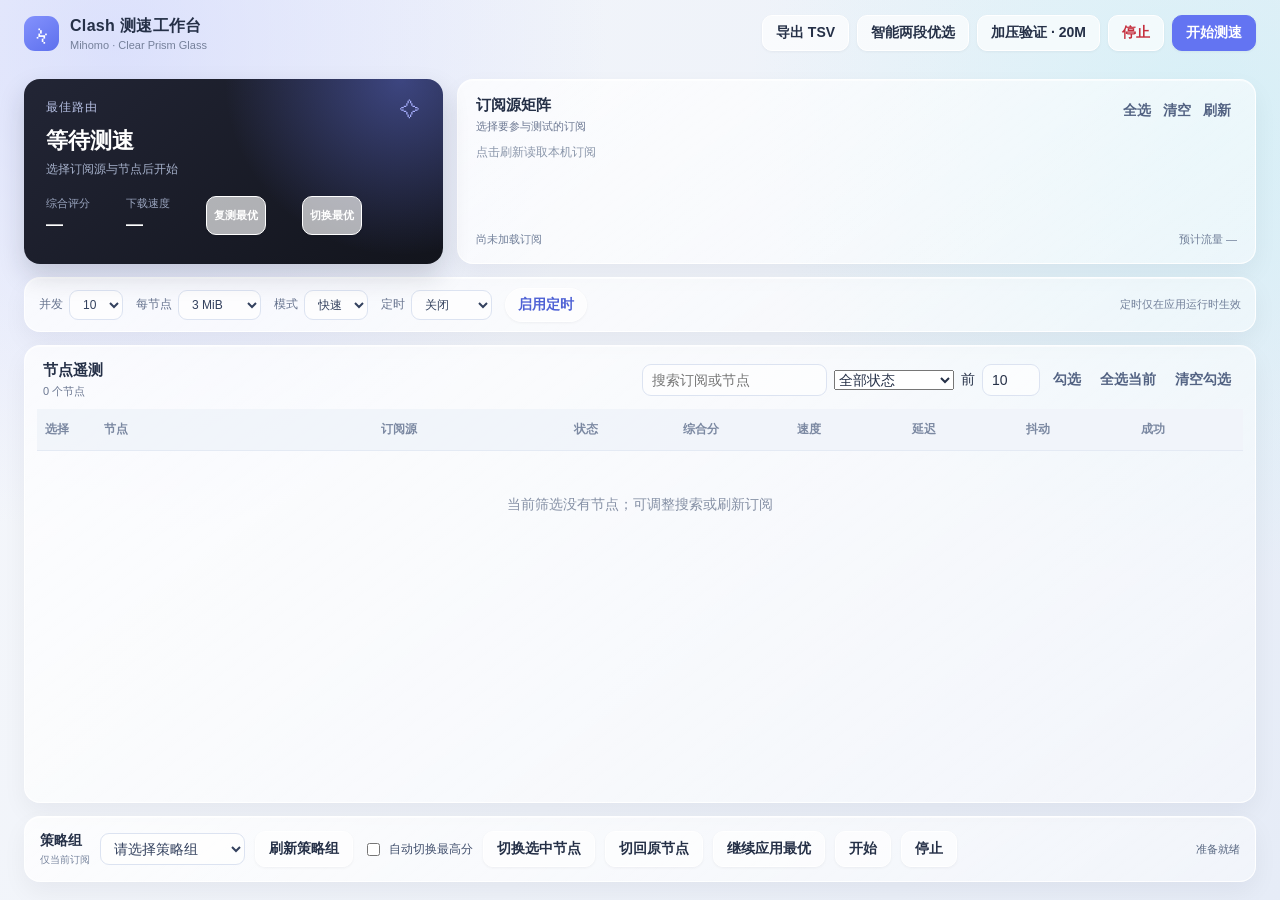
==== Windows/ui/index.html @ 33846bcb "chore(windows): snapshot Windows baseline on feat/windows-v1 with normalized EOL" ====
<!doctype html>
<html lang="zh-CN">
<head>
  <meta charset="utf-8">
  <meta http-equiv="Content-Security-Policy" content="default-src 'none'; script-src 'self'; style-src 'self'; img-src 'self' data:; connect-src 'none'; base-uri 'none'; form-action 'none'">
  <meta name="viewport" content="width=device-width, initial-scale=1">
  <title>Clash 测速工作台</title>
  <link rel="stylesheet" href="styles.css">
  <script src="row_model.js" defer></script>
  <script src="app.js" defer></script>
</head>
<body>
  <main class="app">
    <header class="command">
      <div class="brand"><span class="brand-icon" aria-hidden="true">ϟ</span><div><strong>Clash 测速工作台</strong><small>Mihomo · Clear Prism Glass</small></div></div>
      <div class="actions"><button id="export">导出 TSV</button><button id="funnel">智能两段优选</button><button id="stress">加压验证 · 20M</button><button id="stop" class="danger">停止</button><button id="start" class="primary">开始测速</button></div>
    </header>
    <section class="overview">
      <article class="champion"><div class="eyebrow">最佳路由 <span>✧</span></div><strong id="best-name">等待测速</strong><div id="best-profile" class="champion-sub">选择订阅源与节点后开始</div><div class="champion-bottom"><div><small>综合评分</small><b id="best-score">—</b></div><div><small>下载速度</small><b id="best-speed">—</b></div><button id="retest-best">复测最优</button><button id="switch-best">切换最优</button></div></article>
      <article class="card sources"><div class="section-head"><div><h2>订阅源矩阵</h2><p>选择要参与测试的订阅</p></div><div><button id="all-profiles" class="quiet">全选</button><button id="clear-profiles" class="quiet">清空</button><button id="refresh" class="quiet">刷新</button></div></div><div id="profiles" class="profile-list"><span class="empty">点击刷新读取本机订阅</span></div><div class="source-foot"><span id="source-summary">尚未加载订阅</span><span id="traffic">预计流量 —</span></div></article>
    </section>
    <section class="settings card" aria-label="测速参数">
      <label>并发 <select id="parallel" aria-label="并发数"><option>1</option><option>2</option><option>3</option><option>4</option><option>5</option><option>6</option><option>7</option><option>8</option><option>9</option><option selected>10</option></select></label>
      <label>每节点 <select id="size" aria-label="每节点下载量"><option value="262144">256 KiB</option><option value="524288">512 KiB</option><option value="1048576">1 MiB</option><option value="2097152">2 MiB</option><option value="3145728" selected>3 MiB</option><option value="5242880">5 MiB</option><option value="20971520">20 MiB</option><option value="52428800">50 MiB</option></select></label>
      <label>模式 <select id="mode" aria-label="测速模式"><option value="fast">快速</option><option value="accurate">精确</option></select></label>
      <label>定时 <select id="interval" aria-label="定时间隔"><option value="0">关闭</option><option value="15">15 分钟</option><option value="30">30 分钟</option><option value="60">1 小时</option><option value="120">2 小时</option><option value="360">6 小时</option><option value="720">12 小时</option><option value="1440">24 小时</option></select></label>
      <button id="arm" class="pill">启用定时</button><span class="setting-note" id="schedule-note">定时仅在应用运行时生效</span>
    </section>
    <section class="table-card card">
      <div class="section-head table-head"><div><h2>节点遥测</h2><p id="count">0 个节点</p></div><div class="table-tools"><input id="search" type="search" placeholder="搜索订阅或节点" aria-label="搜索订阅或节点"><select id="status-filter" aria-label="按状态筛选"><option value="all">全部状态</option><option value="valid">有效</option><option value="testing">等待或测速中</option><option value="failed">失败或不可评分</option></select><label for="topn">前</label><input id="topn" type="number" min="1" max="2000" value="10" aria-label="Top N 节点数"><button id="top" class="quiet">勾选</button><button id="all-nodes" class="quiet">全选当前</button><button id="clear-nodes" class="quiet">清空勾选</button></div></div>
      <div class="table-scroll"><table><thead><tr><th scope="col">选择</th><th scope="col"><button class="sort" data-sort="name">节点</button></th><th scope="col"><button class="sort" data-sort="profile">订阅源</button></th><th scope="col"><button class="sort" data-sort="state">状态</button></th><th scope="col" aria-sort="descending"><button class="sort" data-sort="score">综合分</button></th><th scope="col"><button class="sort" data-sort="speed">速度</button></th><th scope="col"><button class="sort" data-sort="latency">延迟</button></th><th scope="col"><button class="sort" data-sort="jitter">抖动</button></th><th scope="col"><button class="sort" data-sort="successes">成功</button></th></tr></thead><tbody id="rows"></tbody></table><div id="empty" class="table-empty">当前筛选没有节点；可调整搜索或刷新订阅</div></div>
    </section>
    <footer class="dock card"><div class="dock-title"><b>策略组</b><small>仅当前订阅</small></div><select id="group" aria-label="当前订阅策略组"><option value="">请选择策略组</option></select><button id="refresh-groups">刷新策略组</button><label class="switch"><input type="checkbox" id="auto"><span>自动切换最高分</span></label><button id="manual">切换选中节点</button><button id="undo">切回原节点</button><button id="continue">继续应用最优</button><button id="dock-start">开始</button><button id="dock-stop">停止</button><span id="status" role="status" aria-live="polite">准备就绪</span></footer>
  </main>
  <div id="row-menu" class="context-menu" role="menu" aria-label="节点快捷操作" hidden>
    <button id="menu-switch" role="menuitem">切换至此节点</button>
    <button id="menu-retest" role="menuitem">复测此节点</button>
    <button id="menu-copy" role="menuitem">复制节点名称</button>
  </div>
</body>
</html>
---- Windows/ui/styles.css ----
:root{font-family:"Segoe UI","Microsoft YaHei UI",sans-serif;color:#253047;font-size:14px}*{box-sizing:border-box}body{margin:0;min-width:1080px;min-height:700px;background:radial-gradient(circle at 9% 5%,#cbd2fd99,transparent 34%),radial-gradient(circle at 94% 14%,#b9f0f466,transparent 32%),linear-gradient(115deg,#f5f7fb,#eef2f9 54%,#e6ecf7)}button,select,input{font:inherit;color:inherit}button,select{cursor:pointer}button{border:1px solid #fff;background:#ffffffa8;border-radius:10px;padding:8px 13px;font-weight:600;box-shadow:0 1px 3px #0f172a0d}button:hover:not(:disabled){background:#fff}button:disabled{opacity:.45;cursor:not-allowed}button:focus-visible,select:focus-visible,input:focus-visible{outline:2px solid #4659d5;outline-offset:2px}.primary{background:#6374f2;color:white;border-color:#6374f2}.primary:hover:not(:disabled){background:#4d60df}.danger{color:#c52e3d}.quiet{border:0;background:transparent;box-shadow:none;color:#536383;padding:6px}.pill{padding:7px 12px;border-radius:18px;color:#4f62d5}.app{height:100vh;min-height:700px;display:flex;flex-direction:column;gap:13px;padding:0 24px 18px}.command{height:66px;display:flex;align-items:center;justify-content:space-between;flex:none}.brand{display:flex;align-items:center;gap:11px}.brand-icon{display:grid;place-items:center;width:35px;height:35px;border-radius:11px;background:linear-gradient(145deg,#8492fd,#5d70ed);color:white;font-size:27px}.brand strong{display:block;font-size:16px;letter-spacing:.02em}.brand small{display:block;font-size:11px;color:#75809a;margin-top:2px}.actions{display:flex;gap:8px}.overview{display:grid;grid-template-columns:34% 1fr;gap:14px;height:185px;flex:none}.card{background:linear-gradient(145deg,#ffffffbd,#ffffff75);border:1px solid #ffffffde;box-shadow:0 10px 25px #0f172a0d,inset 0 1px #fff9;border-radius:16px}.champion{position:relative;overflow:hidden;padding:20px 22px;border-radius:16px;color:#fff;background:radial-gradient(circle at 90% 0%,#6170da80,transparent 42%),linear-gradient(140deg,#222535,#12141c);box-shadow:0 12px 26px #161b322b}.champion .eyebrow{font-size:12px;color:#b6c0e3;letter-spacing:.08em}.champion .eyebrow span{float:right;font-size:20px;color:#a8b0ff}.champion>strong{display:block;font-size:22px;margin-top:10px;overflow:hidden;text-overflow:ellipsis;white-space:nowrap}.champion-sub{color:#a6b1cb;font-size:12px;margin-top:5px;overflow:hidden;text-overflow:ellipsis;white-space:nowrap}.champion-bottom{display:flex;gap:36px;margin-top:18px}.champion-bottom small,.champion-bottom b{display:block}.champion-bottom small{font-size:11px;color:#99a4be}.champion-bottom b{font-size:17px;margin-top:4px}.sources{padding:16px 18px;display:flex;flex-direction:column;min-width:0}.section-head{display:flex;justify-content:space-between;align-items:flex-start;gap:10px}h2{font-size:15px;margin:0;font-weight:700}p{font-size:11px;margin:4px 0 0;color:#6c7892}.profile-list{display:flex;flex-wrap:wrap;align-content:flex-start;gap:7px;overflow:auto;flex:1;padding-top:10px}.profile-chip{padding:7px 11px;border:1px solid #d9e0f3;border-radius:20px;background:#ffffff8a;color:#56627d;font-size:12px}.profile-chip.selected{color:#4357ca;background:#edf0ff;border-color:#b9c5ff}.profile-chip.current:after{content:" 当前";color:#378873}.source-foot{display:flex;justify-content:space-between;color:#72809a;font-size:11px;padding-top:5px}.empty{color:#8a96aa;font-size:12px}.settings{height:55px;flex:none;display:flex;align-items:center;padding:0 14px;gap:13px}.settings label{font-size:12px;color:#66738e;display:flex;align-items:center;gap:6px;white-space:nowrap}.settings select,.dock select{border:1px solid #dce3f1;border-radius:9px;background:#ffffffb5;padding:6px 9px;color:#33415e}.setting-note{color:#72809a;font-size:11px;margin-left:auto;white-space:nowrap}.table-card{flex:1;min-height:150px;display:flex;flex-direction:column;overflow:hidden}.table-head{padding:15px 18px 10px;align-items:center}.table-tools{display:flex;align-items:center;gap:7px;white-space:nowrap}.table-tools input{border:1px solid #dce3f1;background:#ffffffaa;border-radius:9px;padding:7px 9px}.table-tools input[type=search]{width:185px}.table-tools input[type=number]{width:58px}.table-scroll{overflow:auto;flex:1;padding:0 12px 8px}table{width:100%;border-collapse:collapse;table-layout:fixed;font-size:12px}th{text-align:left;color:#7c89a2;font-weight:600;background:#f1f4fae8;position:sticky;top:0;z-index:1}th,td{padding:10px 8px;border-bottom:1px solid #e4eaf4;overflow:hidden;text-overflow:ellipsis;white-space:nowrap}th:first-child{width:55px}th:nth-child(2){width:23%}th:nth-child(3){width:16%}th:nth-child(4){width:9%}tbody tr:hover{background:#eef1ff95}tbody tr.active{background:#e9edff}td input{accent-color:#6374f2}.table-empty{text-align:center;color:#8590a5;padding:45px 0}.dock{min-height:66px;display:flex;align-items:center;gap:10px;padding:10px 15px;flex:none}.dock-title b,.dock-title small{display:block}.dock-title small{font-size:10px;color:#77849d;margin-top:3px}.dock select{max-width:190px;min-width:145px}.switch{display:flex;align-items:center;gap:6px;white-space:nowrap;color:#43516e;font-size:12px}.switch input{accent-color:#6374f2}#status{margin-left:auto;color:#596882;font-size:11px;max-width:240px}#status.error{color:#b02938}@media(max-height:760px){.overview{height:155px}.champion-bottom{margin-top:8px}.app{gap:9px}.command{height:56px}}@media(prefers-reduced-motion:reduce){*{transition:none!important}}

.sort{padding:2px 4px;border:0;box-shadow:none;background:transparent;font-size:inherit;color:inherit}.sort:hover:not(:disabled){background:#dbe3f4}.table-tools select{max-width:120px}.table-scroll progress{display:block;width:70px;height:5px;accent-color:#6374f2}.latency-cell{font-variant-numeric:tabular-nums}.champion-bottom button{font-size:11px;padding:5px 7px;white-space:nowrap}.champion-bottom button:disabled{opacity:.5}@media(prefers-reduced-motion:reduce){*,*::before,*::after{animation-duration:.01ms!important;transition-duration:.01ms!important;scroll-behavior:auto!important}}

.context-menu{position:fixed;z-index:100;min-width:165px;padding:6px;background:#f8faff;border:1px solid #cbd5e5;border-radius:12px;box-shadow:0 12px 32px #2530473b}.context-menu[hidden]{display:none}.context-menu button{display:block;width:100%;text-align:left;border:0;background:transparent;box-shadow:none;border-radius:7px}.context-menu button:hover:not(:disabled){background:#e5eafa}
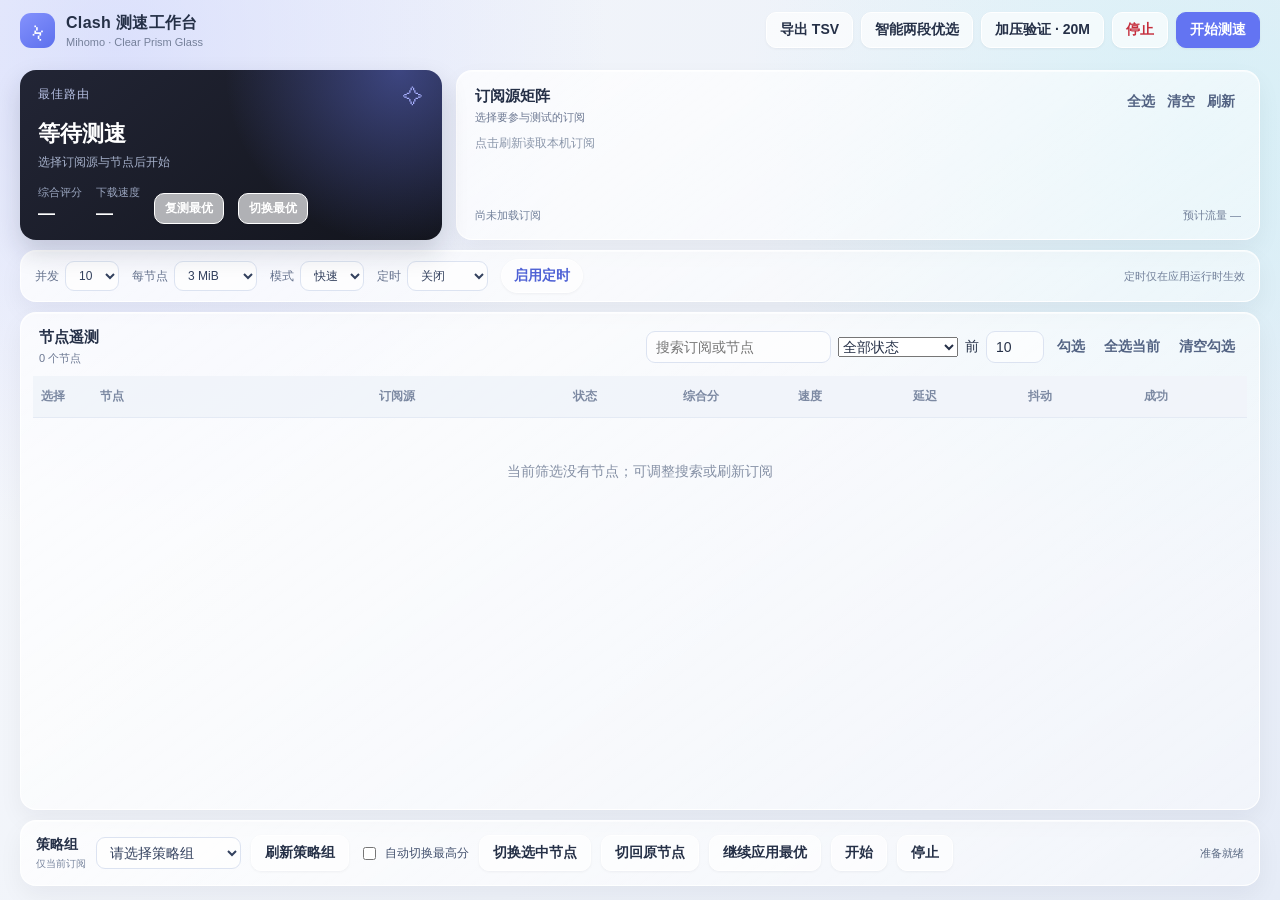
==== commit 4afca079: "feat(windows): finalize V1 spec, in-page confirm, TUN notice, and installer - Add docs/WINDOWS_V1_SP" ====
--- a/Windows/ui/index.html
+++ b/Windows/ui/index.html
@@ -15,6 +15,7 @@
       <div class="brand"><span class="brand-icon" aria-hidden="true">ϟ</span><div><strong>Clash 测速工作台</strong><small>Mihomo · Clear Prism Glass</small></div></div>
       <div class="actions"><button id="export">导出 TSV</button><button id="funnel">智能两段优选</button><button id="stress">加压验证 · 20M</button><button id="stop" class="danger">停止</button><button id="start" class="primary">开始测速</button></div>
     </header>
+    <div id="tun-notice" class="tun-notice" role="status" aria-live="polite" hidden>检测到 Clash Verge 已开启 TUN 模式，可能影响测速准确率；建议先手动关闭 TUN，测速结束后再恢复（不阻断本次测速）。</div>
     <section class="overview">
       <article class="champion"><div class="eyebrow">最佳路由 <span>✧</span></div><strong id="best-name">等待测速</strong><div id="best-profile" class="champion-sub">选择订阅源与节点后开始</div><div class="champion-bottom"><div><small>综合评分</small><b id="best-score">—</b></div><div><small>下载速度</small><b id="best-speed">—</b></div><button id="retest-best">复测最优</button><button id="switch-best">切换最优</button></div></article>
       <article class="card sources"><div class="section-head"><div><h2>订阅源矩阵</h2><p>选择要参与测试的订阅</p></div><div><button id="all-profiles" class="quiet">全选</button><button id="clear-profiles" class="quiet">清空</button><button id="refresh" class="quiet">刷新</button></div></div><div id="profiles" class="profile-list"><span class="empty">点击刷新读取本机订阅</span></div><div class="source-foot"><span id="source-summary">尚未加载订阅</span><span id="traffic">预计流量 —</span></div></article>
@@ -37,5 +38,15 @@
     <button id="menu-retest" role="menuitem">复测此节点</button>
     <button id="menu-copy" role="menuitem">复制节点名称</button>
   </div>
+  <div id="confirm-dialog" class="confirm-backdrop" role="dialog" aria-modal="true" aria-labelledby="confirm-title" aria-describedby="confirm-message" hidden>
+    <div class="confirm-card card">
+      <h3 id="confirm-title">确认操作</h3>
+      <p id="confirm-message"></p>
+      <div class="confirm-actions">
+        <button id="confirm-cancel" type="button">取消</button>
+        <button id="confirm-accept" type="button" class="primary">确认继续</button>
+      </div>
+    </div>
+  </div>
 </body>
 </html>
--- a/Windows/ui/styles.css
+++ b/Windows/ui/styles.css
@@ -3,3 +3,26 @@
 .sort{padding:2px 4px;border:0;box-shadow:none;background:transparent;font-size:inherit;color:inherit}.sort:hover:not(:disabled){background:#dbe3f4}.table-tools select{max-width:120px}.table-scroll progress{display:block;width:70px;height:5px;accent-color:#6374f2}.latency-cell{font-variant-numeric:tabular-nums}.champion-bottom button{font-size:11px;padding:5px 7px;white-space:nowrap}.champion-bottom button:disabled{opacity:.5}@media(prefers-reduced-motion:reduce){*,*::before,*::after{animation-duration:.01ms!important;transition-duration:.01ms!important;scroll-behavior:auto!important}}
 
 .context-menu{position:fixed;z-index:100;min-width:165px;padding:6px;background:#f8faff;border:1px solid #cbd5e5;border-radius:12px;box-shadow:0 12px 32px #2530473b}.context-menu[hidden]{display:none}.context-menu button{display:block;width:100%;text-align:left;border:0;background:transparent;box-shadow:none;border-radius:7px}.context-menu button:hover:not(:disabled){background:#e5eafa}
+
+html,body{min-width:0;min-height:0;overflow-x:hidden}
+.app{min-height:100vh;height:100vh;min-width:0;gap:10px;padding:0 20px 14px;overflow-x:hidden}
+.command{height:auto;min-height:60px;padding:8px 0;gap:10px;flex-wrap:wrap}
+.actions{flex-wrap:wrap}
+.overview{grid-template-columns:minmax(320px,34%) 1fr;height:auto;min-height:155px}
+.champion{display:flex;flex-direction:column;justify-content:space-between;padding:16px 18px}
+.champion-bottom{gap:10px 14px;align-items:flex-end;flex-wrap:wrap;margin-top:14px}
+.champion-bottom button{padding:6px 10px;font-size:12px}
+.sources{min-height:155px;max-height:205px}
+.settings{height:auto;min-height:52px;padding:8px 14px;flex-wrap:wrap;gap:8px 13px}
+.table-head{flex-wrap:wrap}
+.table-tools{flex-wrap:wrap}
+.dock{flex-wrap:wrap;gap:8px 10px;padding:10px 15px}
+#status{max-width:280px;overflow:hidden;text-overflow:ellipsis;white-space:nowrap}
+.tun-notice[hidden],.confirm-backdrop[hidden]{display:none}
+.tun-notice{flex:none;padding:9px 14px;border-radius:12px;border:1px solid #f0c36d;background:linear-gradient(145deg,#fff9eb,#fff2d6);color:#7a4f01;font-size:12px;line-height:1.45;box-shadow:0 4px 14px #7a4f0112}
+.confirm-backdrop{position:fixed;inset:0;z-index:120;display:grid;place-items:center;padding:24px;background:#161b3259;backdrop-filter:blur(4px)}
+.confirm-card{width:min(460px,100%);padding:20px 22px;background:#f8faff;border:1px solid #d5dff4;box-shadow:0 20px 48px #12172a40}
+.confirm-card h3{margin:0;font-size:16px;font-weight:700;color:#1e293b}
+.confirm-card p{margin:10px 0 0;font-size:13px;line-height:1.55;color:#475569;white-space:normal;word-break:break-word}
+.confirm-actions{display:flex;justify-content:flex-end;gap:10px;margin-top:18px}
+@media(max-height:760px){.overview{min-height:135px}.sources{min-height:135px;max-height:160px}.champion{padding:14px 18px}.champion-bottom{margin-top:10px}.table-card{min-height:120px}}
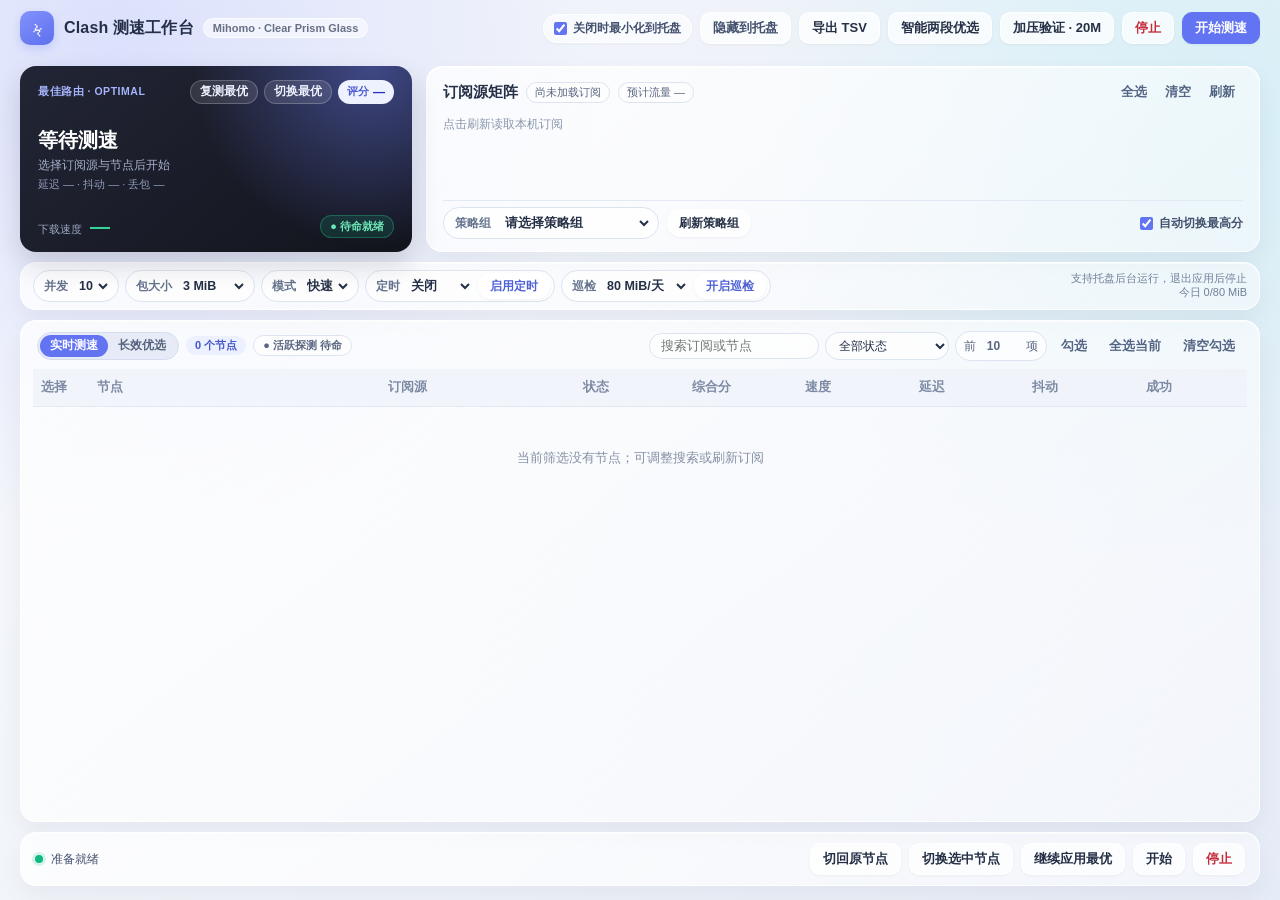
==== commit 4b37f48b: "feat(windows): sync Mac parity features and add tray background & single-instance wake - Sync cross-" ====
--- a/Windows/ui/index.html
+++ b/Windows/ui/index.html
@@ -12,26 +12,58 @@
 <body>
   <main class="app">
     <header class="command">
-      <div class="brand"><span class="brand-icon" aria-hidden="true">ϟ</span><div><strong>Clash 测速工作台</strong><small>Mihomo · Clear Prism Glass</small></div></div>
-      <div class="actions"><button id="export">导出 TSV</button><button id="funnel">智能两段优选</button><button id="stress">加压验证 · 20M</button><button id="stop" class="danger">停止</button><button id="start" class="primary">开始测速</button></div>
+      <div class="brand"><span class="brand-icon" aria-hidden="true">ϟ</span><div class="brand-title-row"><strong>Clash 测速工作台</strong><span class="brand-pill">Mihomo · Clear Prism Glass</span></div></div>
+      <div class="actions"><label class="switch tray-switch" title="开启后点击右上角 × 会最小化到系统托盘，后台继续运行"><input type="checkbox" id="minimize-to-tray" checked><span>关闭时最小化到托盘</span></label><button id="hide-tray" class="tray-btn">隐藏到托盘</button><button id="export">导出 TSV</button><button id="funnel">智能两段优选</button><button id="stress">加压验证 · 20M</button><button id="stop" class="danger">停止</button><button id="start" class="primary">开始测速</button></div>
     </header>
     <div id="tun-notice" class="tun-notice" role="status" aria-live="polite" hidden>检测到 Clash Verge 已开启 TUN 模式，可能影响测速准确率；建议先手动关闭 TUN，测速结束后再恢复（不阻断本次测速）。</div>
     <section class="overview">
-      <article class="champion"><div class="eyebrow">最佳路由 <span>✧</span></div><strong id="best-name">等待测速</strong><div id="best-profile" class="champion-sub">选择订阅源与节点后开始</div><div class="champion-bottom"><div><small>综合评分</small><b id="best-score">—</b></div><div><small>下载速度</small><b id="best-speed">—</b></div><button id="retest-best">复测最优</button><button id="switch-best">切换最优</button></div></article>
-      <article class="card sources"><div class="section-head"><div><h2>订阅源矩阵</h2><p>选择要参与测试的订阅</p></div><div><button id="all-profiles" class="quiet">全选</button><button id="clear-profiles" class="quiet">清空</button><button id="refresh" class="quiet">刷新</button></div></div><div id="profiles" class="profile-list"><span class="empty">点击刷新读取本机订阅</span></div><div class="source-foot"><span id="source-summary">尚未加载订阅</span><span id="traffic">预计流量 —</span></div></article>
+      <article class="champion" id="champion-card">
+        <div class="champion-top">
+          <div class="eyebrow" id="best-eyebrow">最佳路由 · OPTIMAL</div>
+          <div class="champion-actions"><button id="retest-best">复测最优</button><button id="switch-best">切换最优</button><span class="score-pill"><small>评分</small><b id="best-score">—</b></span></div>
+        </div>
+        <div class="champion-body"><strong id="best-name">等待测速</strong><div id="best-profile" class="champion-sub">选择订阅源与节点后开始</div><div id="best-meta" class="champion-meta">延迟 —  ·  抖动 —  ·  丢包 —</div></div>
+        <div class="champion-bottom"><div class="speed-readout"><small>下载速度</small><b id="best-speed">—</b></div><svg id="best-sparkline" class="champion-sparkline" viewBox="0 0 120 26" preserveAspectRatio="none" aria-hidden="true" hidden><path id="best-sparkline-path" d=""></path></svg><span id="best-ready" class="ready-pill">● 待命就绪</span></div>
+      </article>
+      <article class="card sources">
+        <div class="section-head">
+          <div class="source-title-row"><h2>订阅源矩阵</h2><span id="source-summary" class="meta-pill">尚未加载订阅</span><span id="traffic" class="meta-pill">预计流量 —</span></div>
+          <div class="source-actions"><button id="all-profiles" class="quiet">全选</button><button id="clear-profiles" class="quiet">清空</button><button id="refresh" class="quiet">刷新</button></div>
+        </div>
+        <div id="profiles" class="profile-list"><span class="empty">点击刷新读取本机订阅</span></div>
+        <div class="strategy-row">
+          <div class="group-pill"><span class="pill-label">策略组</span><select id="group" aria-label="当前订阅策略组"><option value="">请选择策略组</option></select></div>
+          <button id="refresh-groups">刷新策略组</button>
+          <label class="switch"><input type="checkbox" id="auto" checked><span>自动切换最高分</span></label>
+        </div>
+      </article>
     </section>
     <section class="settings card" aria-label="测速参数">
-      <label>并发 <select id="parallel" aria-label="并发数"><option>1</option><option>2</option><option>3</option><option>4</option><option>5</option><option>6</option><option>7</option><option>8</option><option>9</option><option selected>10</option></select></label>
-      <label>每节点 <select id="size" aria-label="每节点下载量"><option value="262144">256 KiB</option><option value="524288">512 KiB</option><option value="1048576">1 MiB</option><option value="2097152">2 MiB</option><option value="3145728" selected>3 MiB</option><option value="5242880">5 MiB</option><option value="20971520">20 MiB</option><option value="52428800">50 MiB</option></select></label>
-      <label>模式 <select id="mode" aria-label="测速模式"><option value="fast">快速</option><option value="accurate">精确</option></select></label>
-      <label>定时 <select id="interval" aria-label="定时间隔"><option value="0">关闭</option><option value="15">15 分钟</option><option value="30">30 分钟</option><option value="60">1 小时</option><option value="120">2 小时</option><option value="360">6 小时</option><option value="720">12 小时</option><option value="1440">24 小时</option></select></label>
-      <button id="arm" class="pill">启用定时</button><span class="setting-note" id="schedule-note">定时仅在应用运行时生效</span>
+      <label class="param-pill"><span>并发</span><select id="parallel" aria-label="并发数"><option>1</option><option>2</option><option>3</option><option>4</option><option>5</option><option>6</option><option>7</option><option>8</option><option>9</option><option selected>10</option></select></label>
+      <label class="param-pill"><span>包大小</span><select id="size" aria-label="每节点下载量"><option value="262144">256 KiB</option><option value="524288">512 KiB</option><option value="1048576">1 MiB</option><option value="2097152">2 MiB</option><option value="3145728" selected>3 MiB</option><option value="5242880">5 MiB</option><option value="20971520">20 MiB</option><option value="52428800">50 MiB</option></select></label>
+      <label class="param-pill"><span>模式</span><select id="mode" aria-label="测速模式"><option value="fast">快速</option><option value="accurate">精确</option></select></label>
+      <div class="param-pill param-schedule"><span>定时</span><select id="interval" aria-label="定时间隔"><option value="0">关闭</option><option value="15">15 分钟</option><option value="30">30 分钟</option><option value="60">1 小时</option><option value="120">2 小时</option><option value="360">6 小时</option><option value="720">12 小时</option><option value="1440">24 小时</option></select><button id="arm" class="pill">启用定时</button></div>
+      <div class="param-pill param-patrol"><span>巡检</span><select id="patrol-quota" aria-label="巡检日配额"><option value="52428800">50 MiB/天</option><option value="83886080" selected>80 MiB/天</option><option value="157286400">150 MiB/天</option><option value="314572800">300 MiB/天</option></select><button id="patrol-toggle" class="pill">开启巡检</button></div>
+      <div class="setting-notes"><span class="setting-note" id="schedule-note">支持托盘后台运行，退出应用后停止</span><span class="patrol-note" id="patrol-note">今日 0/80 MiB</span></div>
     </section>
     <section class="table-card card">
-      <div class="section-head table-head"><div><h2>节点遥测</h2><p id="count">0 个节点</p></div><div class="table-tools"><input id="search" type="search" placeholder="搜索订阅或节点" aria-label="搜索订阅或节点"><select id="status-filter" aria-label="按状态筛选"><option value="all">全部状态</option><option value="valid">有效</option><option value="testing">等待或测速中</option><option value="failed">失败或不可评分</option></select><label for="topn">前</label><input id="topn" type="number" min="1" max="2000" value="10" aria-label="Top N 节点数"><button id="top" class="quiet">勾选</button><button id="all-nodes" class="quiet">全选当前</button><button id="clear-nodes" class="quiet">清空勾选</button></div></div>
-      <div class="table-scroll"><table><thead><tr><th scope="col">选择</th><th scope="col"><button class="sort" data-sort="name">节点</button></th><th scope="col"><button class="sort" data-sort="profile">订阅源</button></th><th scope="col"><button class="sort" data-sort="state">状态</button></th><th scope="col" aria-sort="descending"><button class="sort" data-sort="score">综合分</button></th><th scope="col"><button class="sort" data-sort="speed">速度</button></th><th scope="col"><button class="sort" data-sort="latency">延迟</button></th><th scope="col"><button class="sort" data-sort="jitter">抖动</button></th><th scope="col"><button class="sort" data-sort="successes">成功</button></th></tr></thead><tbody id="rows"></tbody></table><div id="empty" class="table-empty">当前筛选没有节点；可调整搜索或刷新订阅</div></div>
+      <div class="section-head table-head">
+        <div class="table-title-row">
+          <div class="view-tabs" role="tablist" aria-label="视图切换"><button id="view-live" role="tab" aria-selected="true" class="tab active">实时测速</button><button id="view-history" role="tab" aria-selected="false" class="tab">长效优选</button></div>
+          <span id="count" class="count-pill">0 个节点</span>
+          <span id="health-pill" class="health-pill">● 活跃探测 待命</span>
+        </div>
+        <div id="live-tools" class="table-tools"><input id="search" type="search" placeholder="搜索订阅或节点" aria-label="搜索订阅或节点"><select id="status-filter" aria-label="按状态筛选"><option value="all">全部状态</option><option value="valid">有效</option><option value="testing">等待或测速中</option><option value="failed">失败或不可评分</option></select><div class="topn-pill"><label for="topn">前</label><input id="topn" type="number" min="1" max="2000" value="10" aria-label="Top N 节点数"><span>项</span></div><button id="top" class="quiet">勾选</button><button id="all-nodes" class="quiet">全选当前</button><button id="clear-nodes" class="quiet">清空勾选</button></div>
+        <div id="history-tools" class="table-tools" hidden>
+          <div class="win-pills" role="group" aria-label="历史时间窗"><button class="win-pill" data-hwin="24h">24小时</button><button class="win-pill active" data-hwin="7d">7天</button><button class="win-pill" data-hwin="30d">30天</button><button class="win-pill" data-hwin="peak">晚高峰</button></div>
+          <button id="history-selected-only" class="quiet toggle-pill selected" aria-pressed="true">仅已选订阅</button>
+          <input id="history-search" type="search" placeholder="搜索节点或订阅" aria-label="搜索历史节点或订阅">
+          <button id="clear-history" class="danger quiet">清空记录</button>
+        </div>
+      </div>
+      <div class="table-scroll"><table><thead id="live-thead"><tr><th scope="col">选择</th><th scope="col"><button class="sort" data-sort="name">节点</button></th><th scope="col"><button class="sort" data-sort="profile">订阅源</button></th><th scope="col"><button class="sort" data-sort="state">状态</button></th><th scope="col" aria-sort="descending"><button class="sort" data-sort="score">综合分</button></th><th scope="col"><button class="sort" data-sort="speed">速度</button></th><th scope="col"><button class="sort" data-sort="latency">延迟</button></th><th scope="col"><button class="sort" data-sort="jitter">抖动</button></th><th scope="col"><button class="sort" data-sort="successes">成功</button></th></tr></thead><thead id="history-thead" hidden><tr><th scope="col"><button class="hsort" data-hsort="rank">#</button></th><th scope="col">状态</th><th scope="col"><button class="hsort" data-hsort="name">节点名称</button></th><th scope="col"><button class="hsort" data-hsort="profile">订阅</button></th><th scope="col"><button class="hsort" data-hsort="node_type">协议</button></th><th scope="col"><button class="hsort" data-hsort="weighted_median_speed_bps">稳健吞吐</button></th><th scope="col"><button class="hsort" data-hsort="weighted_median_latency_ms">典型延迟</button></th><th scope="col"><button class="hsort" data-hsort="availability_rate">可用率</button></th><th scope="col"><button class="hsort" data-hsort="total_count">样本</button></th><th scope="col" aria-sort="descending"><button class="hsort" data-hsort="long_term_score">长效稳健分</button></th></tr></thead><tbody id="rows"></tbody></table><div id="empty" class="table-empty">当前筛选没有节点；可调整搜索或刷新订阅</div></div>
     </section>
-    <footer class="dock card"><div class="dock-title"><b>策略组</b><small>仅当前订阅</small></div><select id="group" aria-label="当前订阅策略组"><option value="">请选择策略组</option></select><button id="refresh-groups">刷新策略组</button><label class="switch"><input type="checkbox" id="auto"><span>自动切换最高分</span></label><button id="manual">切换选中节点</button><button id="undo">切回原节点</button><button id="continue">继续应用最优</button><button id="dock-start">开始</button><button id="dock-stop">停止</button><span id="status" role="status" aria-live="polite">准备就绪</span></footer>
+    <footer class="dock card"><div id="overall-progress" class="overall-progress" aria-hidden="true"><div id="overall-progress-fill" class="progress-fill"></div><div id="overall-progress-pulse" class="progress-pulse" hidden></div></div><div class="dock-status"><span id="dock-dot" class="dock-dot" aria-hidden="true"></span><span id="status" role="status" aria-live="polite">准备就绪</span></div><div class="dock-actions"><button id="undo">切回原节点</button><button id="manual">切换选中节点</button><button id="continue">继续应用最优</button><button id="dock-start">开始</button><button id="dock-stop" class="danger">停止</button></div></footer>
   </main>
   <div id="row-menu" class="context-menu" role="menu" aria-label="节点快捷操作" hidden>
     <button id="menu-switch" role="menuitem">切换至此节点</button>
--- a/Windows/ui/styles.css
+++ b/Windows/ui/styles.css
@@ -1,28 +1,811 @@
-:root{font-family:"Segoe UI","Microsoft YaHei UI",sans-serif;color:#253047;font-size:14px}*{box-sizing:border-box}body{margin:0;min-width:1080px;min-height:700px;background:radial-gradient(circle at 9% 5%,#cbd2fd99,transparent 34%),radial-gradient(circle at 94% 14%,#b9f0f466,transparent 32%),linear-gradient(115deg,#f5f7fb,#eef2f9 54%,#e6ecf7)}button,select,input{font:inherit;color:inherit}button,select{cursor:pointer}button{border:1px solid #fff;background:#ffffffa8;border-radius:10px;padding:8px 13px;font-weight:600;box-shadow:0 1px 3px #0f172a0d}button:hover:not(:disabled){background:#fff}button:disabled{opacity:.45;cursor:not-allowed}button:focus-visible,select:focus-visible,input:focus-visible{outline:2px solid #4659d5;outline-offset:2px}.primary{background:#6374f2;color:white;border-color:#6374f2}.primary:hover:not(:disabled){background:#4d60df}.danger{color:#c52e3d}.quiet{border:0;background:transparent;box-shadow:none;color:#536383;padding:6px}.pill{padding:7px 12px;border-radius:18px;color:#4f62d5}.app{height:100vh;min-height:700px;display:flex;flex-direction:column;gap:13px;padding:0 24px 18px}.command{height:66px;display:flex;align-items:center;justify-content:space-between;flex:none}.brand{display:flex;align-items:center;gap:11px}.brand-icon{display:grid;place-items:center;width:35px;height:35px;border-radius:11px;background:linear-gradient(145deg,#8492fd,#5d70ed);color:white;font-size:27px}.brand strong{display:block;font-size:16px;letter-spacing:.02em}.brand small{display:block;font-size:11px;color:#75809a;margin-top:2px}.actions{display:flex;gap:8px}.overview{display:grid;grid-template-columns:34% 1fr;gap:14px;height:185px;flex:none}.card{background:linear-gradient(145deg,#ffffffbd,#ffffff75);border:1px solid #ffffffde;box-shadow:0 10px 25px #0f172a0d,inset 0 1px #fff9;border-radius:16px}.champion{position:relative;overflow:hidden;padding:20px 22px;border-radius:16px;color:#fff;background:radial-gradient(circle at 90% 0%,#6170da80,transparent 42%),linear-gradient(140deg,#222535,#12141c);box-shadow:0 12px 26px #161b322b}.champion .eyebrow{font-size:12px;color:#b6c0e3;letter-spacing:.08em}.champion .eyebrow span{float:right;font-size:20px;color:#a8b0ff}.champion>strong{display:block;font-size:22px;margin-top:10px;overflow:hidden;text-overflow:ellipsis;white-space:nowrap}.champion-sub{color:#a6b1cb;font-size:12px;margin-top:5px;overflow:hidden;text-overflow:ellipsis;white-space:nowrap}.champion-bottom{display:flex;gap:36px;margin-top:18px}.champion-bottom small,.champion-bottom b{display:block}.champion-bottom small{font-size:11px;color:#99a4be}.champion-bottom b{font-size:17px;margin-top:4px}.sources{padding:16px 18px;display:flex;flex-direction:column;min-width:0}.section-head{display:flex;justify-content:space-between;align-items:flex-start;gap:10px}h2{font-size:15px;margin:0;font-weight:700}p{font-size:11px;margin:4px 0 0;color:#6c7892}.profile-list{display:flex;flex-wrap:wrap;align-content:flex-start;gap:7px;overflow:auto;flex:1;padding-top:10px}.profile-chip{padding:7px 11px;border:1px solid #d9e0f3;border-radius:20px;background:#ffffff8a;color:#56627d;font-size:12px}.profile-chip.selected{color:#4357ca;background:#edf0ff;border-color:#b9c5ff}.profile-chip.current:after{content:" 当前";color:#378873}.source-foot{display:flex;justify-content:space-between;color:#72809a;font-size:11px;padding-top:5px}.empty{color:#8a96aa;font-size:12px}.settings{height:55px;flex:none;display:flex;align-items:center;padding:0 14px;gap:13px}.settings label{font-size:12px;color:#66738e;display:flex;align-items:center;gap:6px;white-space:nowrap}.settings select,.dock select{border:1px solid #dce3f1;border-radius:9px;background:#ffffffb5;padding:6px 9px;color:#33415e}.setting-note{color:#72809a;font-size:11px;margin-left:auto;white-space:nowrap}.table-card{flex:1;min-height:150px;display:flex;flex-direction:column;overflow:hidden}.table-head{padding:15px 18px 10px;align-items:center}.table-tools{display:flex;align-items:center;gap:7px;white-space:nowrap}.table-tools input{border:1px solid #dce3f1;background:#ffffffaa;border-radius:9px;padding:7px 9px}.table-tools input[type=search]{width:185px}.table-tools input[type=number]{width:58px}.table-scroll{overflow:auto;flex:1;padding:0 12px 8px}table{width:100%;border-collapse:collapse;table-layout:fixed;font-size:12px}th{text-align:left;color:#7c89a2;font-weight:600;background:#f1f4fae8;position:sticky;top:0;z-index:1}th,td{padding:10px 8px;border-bottom:1px solid #e4eaf4;overflow:hidden;text-overflow:ellipsis;white-space:nowrap}th:first-child{width:55px}th:nth-child(2){width:23%}th:nth-child(3){width:16%}th:nth-child(4){width:9%}tbody tr:hover{background:#eef1ff95}tbody tr.active{background:#e9edff}td input{accent-color:#6374f2}.table-empty{text-align:center;color:#8590a5;padding:45px 0}.dock{min-height:66px;display:flex;align-items:center;gap:10px;padding:10px 15px;flex:none}.dock-title b,.dock-title small{display:block}.dock-title small{font-size:10px;color:#77849d;margin-top:3px}.dock select{max-width:190px;min-width:145px}.switch{display:flex;align-items:center;gap:6px;white-space:nowrap;color:#43516e;font-size:12px}.switch input{accent-color:#6374f2}#status{margin-left:auto;color:#596882;font-size:11px;max-width:240px}#status.error{color:#b02938}@media(max-height:760px){.overview{height:155px}.champion-bottom{margin-top:8px}.app{gap:9px}.command{height:56px}}@media(prefers-reduced-motion:reduce){*{transition:none!important}}
-
-.sort{padding:2px 4px;border:0;box-shadow:none;background:transparent;font-size:inherit;color:inherit}.sort:hover:not(:disabled){background:#dbe3f4}.table-tools select{max-width:120px}.table-scroll progress{display:block;width:70px;height:5px;accent-color:#6374f2}.latency-cell{font-variant-numeric:tabular-nums}.champion-bottom button{font-size:11px;padding:5px 7px;white-space:nowrap}.champion-bottom button:disabled{opacity:.5}@media(prefers-reduced-motion:reduce){*,*::before,*::after{animation-duration:.01ms!important;transition-duration:.01ms!important;scroll-behavior:auto!important}}
-
-.context-menu{position:fixed;z-index:100;min-width:165px;padding:6px;background:#f8faff;border:1px solid #cbd5e5;border-radius:12px;box-shadow:0 12px 32px #2530473b}.context-menu[hidden]{display:none}.context-menu button{display:block;width:100%;text-align:left;border:0;background:transparent;box-shadow:none;border-radius:7px}.context-menu button:hover:not(:disabled){background:#e5eafa}
-
-html,body{min-width:0;min-height:0;overflow-x:hidden}
-.app{min-height:100vh;height:100vh;min-width:0;gap:10px;padding:0 20px 14px;overflow-x:hidden}
-.command{height:auto;min-height:60px;padding:8px 0;gap:10px;flex-wrap:wrap}
-.actions{flex-wrap:wrap}
-.overview{grid-template-columns:minmax(320px,34%) 1fr;height:auto;min-height:155px}
-.champion{display:flex;flex-direction:column;justify-content:space-between;padding:16px 18px}
-.champion-bottom{gap:10px 14px;align-items:flex-end;flex-wrap:wrap;margin-top:14px}
-.champion-bottom button{padding:6px 10px;font-size:12px}
-.sources{min-height:155px;max-height:205px}
-.settings{height:auto;min-height:52px;padding:8px 14px;flex-wrap:wrap;gap:8px 13px}
-.table-head{flex-wrap:wrap}
-.table-tools{flex-wrap:wrap}
-.dock{flex-wrap:wrap;gap:8px 10px;padding:10px 15px}
-#status{max-width:280px;overflow:hidden;text-overflow:ellipsis;white-space:nowrap}
-.tun-notice[hidden],.confirm-backdrop[hidden]{display:none}
-.tun-notice{flex:none;padding:9px 14px;border-radius:12px;border:1px solid #f0c36d;background:linear-gradient(145deg,#fff9eb,#fff2d6);color:#7a4f01;font-size:12px;line-height:1.45;box-shadow:0 4px 14px #7a4f0112}
-.confirm-backdrop{position:fixed;inset:0;z-index:120;display:grid;place-items:center;padding:24px;background:#161b3259;backdrop-filter:blur(4px)}
+:root{
+  font-family:"Segoe UI","Microsoft YaHei UI",sans-serif;
+  color:#253047;
+  font-size:14px;
+}
+*{box-sizing:border-box}
+html,body{
+  margin:0;
+  min-width:0;
+  min-height:0;
+  overflow-x:hidden;
+  background:radial-gradient(circle at 9% 5%,#cbd2fd99,transparent 34%),radial-gradient(circle at 94% 14%,#b9f0f466,transparent 32%),linear-gradient(115deg,#f5f7fb,#eef2f9 54%,#e6ecf7);
+}
+button,select,input{font:inherit;color:inherit}
+button,select{cursor:pointer}
+button{
+  border:1px solid #ffffffd9;
+  background:#ffffffb8;
+  border-radius:10px;
+  padding:7px 12px;
+  font-size:13px;
+  font-weight:600;
+  line-height:1.2;
+  white-space:nowrap;
+  flex-shrink:0;
+  box-shadow:0 1px 3px #0f172a0d;
+  transition:background-color .16s ease,border-color .16s ease,transform .14s cubic-bezier(.22,1,.36,1),box-shadow .18s ease;
+}
+button:hover:not(:disabled){background:#fff}
+button:active:not(:disabled){transform:scale(.972)}
+button:disabled{opacity:.46;cursor:not-allowed}
+button:focus-visible,select:focus-visible,input:focus-visible{outline:2px solid #4659d5;outline-offset:2px}
+.primary{background:#6374f2;color:#fff;border-color:#6374f2}
+.primary:hover:not(:disabled){background:#4d60df}
+.danger{color:#c52e3d}
+.quiet{border:0;background:transparent;box-shadow:none;color:#536383;padding:6px 8px;font-size:12.5px}
+.quiet:hover:not(:disabled){background:#ffffff88}
+.pill{padding:5px 11px;border-radius:16px;color:#4f62d5;font-size:12px}
+
+.app{
+  height:100vh;
+  min-height:700px;
+  min-width:0;
+  display:flex;
+  flex-direction:column;
+  gap:10px;
+  padding:0 20px 14px;
+  overflow:hidden;
+}
+
+/* 1. Top Command Bar */
+.command{
+  height:56px;
+  flex:none;
+  display:flex;
+  align-items:center;
+  justify-content:space-between;
+  gap:12px;
+}
+.brand{
+  display:flex;
+  align-items:center;
+  gap:10px;
+  min-width:0;
+}
+.brand-icon{
+  display:grid;
+  place-items:center;
+  width:34px;
+  height:34px;
+  flex:none;
+  border-radius:10px;
+  background:linear-gradient(145deg,#8492fd,#5d70ed);
+  color:#fff;
+  font-size:22px;
+  box-shadow:0 4px 10px #5d70ed38;
+}
+.brand-title-row{
+  display:flex;
+  align-items:center;
+  gap:9px;
+  min-width:0;
+}
+.brand-title-row strong{
+  font-size:16px;
+  font-weight:700;
+  letter-spacing:.01em;
+  white-space:nowrap;
+}
+.brand-pill{
+  padding:3px 9px;
+  border-radius:999px;
+  border:1px solid #ffffffcc;
+  background:#ffffff8a;
+  color:#667085;
+  font-size:11px;
+  font-weight:600;
+  white-space:nowrap;
+}
+.actions{
+  display:flex;
+  align-items:center;
+  gap:8px;
+  flex-wrap:nowrap;
+  flex-shrink:0;
+}
+.tray-switch{
+  margin-left:0;
+  padding:5px 10px;
+  border-radius:999px;
+  border:1px solid #ffffffd9;
+  background:#ffffff96;
+  font-size:12px;
+  box-shadow:0 1px 3px #0f172a0a;
+}
+.tray-btn{color:#43516e}
+
+.tun-notice[hidden],.confirm-backdrop[hidden],.context-menu[hidden]{display:none}
+.tun-notice{
+  flex:none;
+  padding:8px 14px;
+  border-radius:12px;
+  border:1px solid #f0c36d;
+  background:linear-gradient(145deg,#fff9eb,#fff2d6);
+  color:#7a4f01;
+  font-size:12px;
+  line-height:1.4;
+  box-shadow:0 4px 14px #7a4f0112;
+}
+
+/* 2. Top Split Deck */
+.card{
+  background:linear-gradient(145deg,#ffffffc4,#ffffff7a);
+  border:1px solid #ffffffde;
+  box-shadow:0 10px 24px #0f172a0d,inset 0 1px #fff9;
+  border-radius:16px;
+}
+.overview{
+  display:grid;
+  grid-template-columns:392px minmax(0,1fr);
+  gap:14px;
+  height:186px;
+  flex:none;
+}
+
+/* Left Dark Champion Card (Mac-aligned) */
+.champion{
+  position:relative;
+  overflow:hidden;
+  padding:14px 18px;
+  border-radius:16px;
+  color:#fff;
+  background:radial-gradient(circle at 90% 0%,#6170da88,transparent 45%),linear-gradient(140deg,#222535,#12141c);
+  box-shadow:0 12px 26px #161b322b;
+  display:flex;
+  flex-direction:column;
+  justify-content:space-between;
+  min-width:0;
+  transition:box-shadow .3s ease,border-color .3s ease;
+}
+.champion.changed{
+  box-shadow:0 12px 28px #4f46e552,0 0 0 1px #a5b4fc88 inset;
+}
+.champion-meta{
+  margin-top:3px;
+  font-size:11px;
+  color:#8f9bb7;
+  font-variant-numeric:tabular-nums;
+  white-space:nowrap;
+  overflow:hidden;
+  text-overflow:ellipsis;
+}
+.champion-sparkline{
+  width:72px;
+  height:24px;
+  flex:0 1 72px;
+  min-width:36px;
+  overflow:visible;
+}
+.champion-sparkline path{
+  fill:none;
+  stroke:#34d399;
+  stroke-width:1.75;
+  stroke-linecap:round;
+  stroke-linejoin:round;
+}
+.champion-top{
+  display:flex;
+  align-items:center;
+  justify-content:space-between;
+  gap:8px;
+  min-width:0;
+}
+.eyebrow{
+  font-size:10.5px;
+  font-weight:700;
+  color:#a5b4fc;
+  letter-spacing:.05em;
+  white-space:nowrap;
+  overflow:hidden;
+  text-overflow:ellipsis;
+  min-width:0;
+}
+.champion-actions{
+  display:flex;
+  align-items:center;
+  gap:6px;
+  flex-shrink:0;
+}
+.champion-actions button{
+  padding:4px 9px;
+  font-size:11.5px;
+  border-radius:999px;
+  border:1px solid #ffffff38;
+  background:#ffffff1c;
+  color:#eef2ff;
+  box-shadow:none;
+}
+.champion-actions button:hover:not(:disabled){
+  background:#ffffff30;
+}
+.score-pill{
+  display:inline-flex;
+  align-items:center;
+  gap:4px;
+  height:24px;
+  padding:0 9px;
+  border-radius:999px;
+  background:#eef2ff;
+  color:#2532b8;
+  font-size:12px;
+  font-weight:700;
+  font-variant-numeric:tabular-nums;
+  white-space:nowrap;
+}
+.score-pill small{font-size:10.5px;font-weight:600;color:#4f5bd5}
+.champion-body{
+  min-width:0;
+  margin:2px 0;
+}
+.champion-body>strong{
+  display:block;
+  font-size:20px;
+  line-height:1.25;
+  overflow:hidden;
+  text-overflow:ellipsis;
+  white-space:nowrap;
+}
+.champion-sub{
+  color:#a6b1cb;
+  font-size:12px;
+  margin-top:4px;
+  overflow:hidden;
+  text-overflow:ellipsis;
+  white-space:nowrap;
+}
+.champion-bottom{
+  display:flex;
+  align-items:flex-end;
+  justify-content:space-between;
+  gap:10px;
+  min-width:0;
+}
+.speed-readout{
+  display:flex;
+  align-items:baseline;
+  gap:8px;
+  min-width:0;
+  flex-shrink:0;
+}
+.speed-readout small{
+  font-size:11px;
+  color:#99a4be;
+  white-space:nowrap;
+}
+.speed-readout b{
+  font-size:20px;
+  font-weight:700;
+  color:#34d399;
+  font-variant-numeric:tabular-nums;
+  white-space:nowrap;
+}
+.ready-pill{
+  padding:3px 9px;
+  border-radius:999px;
+  background:#10b98126;
+  border:1px solid #34d3994d;
+  color:#6ee7b7;
+  font-size:11px;
+  font-weight:700;
+  white-space:nowrap;
+  flex-shrink:0;
+}
+
+/* Right Subscription & Strategy Matrix Card (Mac-aligned) */
+.sources{
+  padding:12px 16px;
+  display:flex;
+  flex-direction:column;
+  justify-content:space-between;
+  gap:8px;
+  min-width:0;
+  overflow:hidden;
+}
+.section-head{
+  display:flex;
+  justify-content:space-between;
+  align-items:center;
+  gap:10px;
+  min-width:0;
+}
+.source-title-row{
+  display:flex;
+  align-items:center;
+  gap:8px;
+  min-width:0;
+  overflow:hidden;
+}
+.source-actions{
+  display:flex;
+  align-items:center;
+  gap:2px;
+  flex-shrink:0;
+}
+h2{font-size:14.5px;margin:0;font-weight:700;white-space:nowrap}
+.meta-pill{
+  font-size:11px;
+  color:#5b6782;
+  background:#ffffff8c;
+  border:1px solid #dde3f1;
+  border-radius:999px;
+  padding:2px 8px;
+  white-space:nowrap;
+  font-variant-numeric:tabular-nums;
+}
+.profile-list{
+  display:flex;
+  flex-wrap:wrap;
+  align-content:flex-start;
+  gap:6px;
+  overflow-y:auto;
+  flex:1;
+  min-height:0;
+  padding:2px 0;
+}
+.profile-chip{
+  padding:5px 10px;
+  border:1px solid #d9e0f3;
+  border-radius:999px;
+  background:#ffffff96;
+  color:#56627d;
+  font-size:12px;
+  font-weight:600;
+}
+.profile-chip.selected{color:#4357ca;background:#edf0ff;border-color:#b9c5ff}
+.profile-chip.current:after{content:" 当前";color:#0f8f6f;font-weight:700}
+.profile-chip.incompatible{opacity:.55;border-style:dashed;color:#8590a5}
+.empty{color:#8a96aa;font-size:12px}
+
+.strategy-row{
+  display:flex;
+  align-items:center;
+  gap:8px;
+  padding-top:6px;
+  border-top:1px solid #e2e8f4;
+  flex:none;
+  min-width:0;
+}
+.group-pill{
+  display:inline-flex;
+  align-items:center;
+  gap:6px;
+  height:32px;
+  padding:0 6px 0 11px;
+  border-radius:999px;
+  border:1px solid #dce3f1;
+  background:#ffffffc7;
+  min-width:0;
+}
+.pill-label{font-size:11.5px;font-weight:600;color:#66738e;white-space:nowrap}
+.group-pill select{
+  border:0;
+  background:transparent;
+  padding:3px 4px;
+  font-size:12.5px;
+  font-weight:600;
+  color:#253047;
+  min-width:155px;
+  max-width:220px;
+  outline:none;
+}
+.strategy-row>button{padding:6px 11px;font-size:12px;border-radius:999px}
+.switch{
+  display:inline-flex;
+  align-items:center;
+  gap:6px;
+  white-space:nowrap;
+  color:#43516e;
+  font-size:12px;
+  font-weight:600;
+  margin-left:auto;
+  flex-shrink:0;
+}
+.switch input{accent-color:#6374f2;margin:0}
+
+/* 3. Parameter Capsule Strip */
+.settings{
+  height:48px;
+  flex:none;
+  display:flex;
+  align-items:center;
+  padding:0 12px;
+  gap:6px;
+  min-width:0;
+}
+.param-pill{
+  display:inline-flex;
+  align-items:center;
+  gap:5px;
+  height:32px;
+  padding:0 7px 0 10px;
+  border-radius:999px;
+  border:1px solid #dce3f1;
+  background:#ffffffb8;
+  font-size:12px;
+  color:#66738e;
+  white-space:nowrap;
+  flex-shrink:0;
+}
+.param-pill span{font-weight:600}
+.param-pill select{
+  border:0;
+  background:transparent;
+  padding:2px 2px;
+  font-size:12.5px;
+  font-weight:600;
+  color:#253047;
+  outline:none;
+}
+.param-schedule,.param-patrol{padding-right:4px}
+.param-patrol .pill.armed{background:#6374f2;color:#fff;border-color:#6374f2}
+.setting-notes{
+  display:flex;
+  flex-direction:column;
+  align-items:flex-end;
+  justify-content:center;
+  margin-left:auto;
+  min-width:0;
+  overflow:hidden;
+  line-height:1.25;
+}
+.setting-note,.patrol-note{
+  color:#72809a;
+  font-size:11px;
+  min-width:0;
+  max-width:100%;
+  overflow:hidden;
+  text-overflow:ellipsis;
+  white-space:nowrap;
+  font-variant-numeric:tabular-nums;
+}
+.patrol-note.armed{color:#4357ca;font-weight:600}
+
+/* 4. Telemetry Table Card */
+.table-card{
+  flex:1;
+  min-height:140px;
+  display:flex;
+  flex-direction:column;
+  overflow:hidden;
+}
+.table-head{
+  padding:10px 16px 8px;
+  flex-wrap:nowrap;
+}
+.table-title-row{
+  display:flex;
+  align-items:center;
+  gap:7px;
+  flex-shrink:0;
+}
+.view-tabs{
+  display:inline-flex;
+  align-items:center;
+  padding:2px;
+  border-radius:999px;
+  background:#e6ebf7;
+  border:1px solid #d4dcf0;
+}
+.view-tabs .tab{
+  border:0;
+  box-shadow:none;
+  background:transparent;
+  color:#56627d;
+  padding:4px 10px;
+  font-size:11.5px;
+  border-radius:999px;
+}
+.view-tabs .tab.active{
+  background:#6374f2;
+  color:#fff;
+}
+.health-pill{
+  padding:2px 9px;
+  border-radius:999px;
+  background:#ffffffa8;
+  border:1px solid #dce3f1;
+  color:#5b6782;
+  font-size:11px;
+  font-weight:600;
+  white-space:nowrap;
+}
+.health-pill.ok{color:#0f766e;background:#ecfdf5;border-color:#a7f3d0}
+.health-pill.warn{color:#b45309;background:#fffbeb;border-color:#fde68a}
+.health-pill.danger{color:#b91c1c;background:#fef2f2;border-color:#fecaca}
+.win-pills{
+  display:inline-flex;
+  align-items:center;
+  gap:3px;
+  padding:2px;
+  border-radius:999px;
+  background:#eef2fa;
+  border:1px solid #dce3f1;
+  flex-shrink:0;
+}
+.win-pill{
+  border:0;
+  box-shadow:none;
+  background:transparent;
+  color:#5b6782;
+  padding:4px 8px;
+  font-size:11.5px;
+  border-radius:999px;
+}
+.win-pill.active{background:#6374f2;color:#fff}
+.toggle-pill{border:1px solid #dce3f1;background:#ffffffa8;border-radius:999px;padding:4px 9px;font-size:11.5px}
+.toggle-pill.selected{background:#edf0ff;color:#4357ca;border-color:#b9c5ff}
+#history-tools[hidden],#live-tools[hidden],#live-thead[hidden],#history-thead[hidden],#best-sparkline[hidden],.progress-pulse[hidden]{display:none}
+.count-pill{
+  padding:2px 9px;
+  border-radius:999px;
+  background:#edf0ff;
+  color:#4357ca;
+  font-size:11px;
+  font-weight:700;
+  font-variant-numeric:tabular-nums;
+  white-space:nowrap;
+}
+.table-tools{
+  display:flex;
+  align-items:center;
+  gap:6px;
+  flex-wrap:nowrap;
+  min-width:0;
+}
+.table-tools input[type=search]{
+  border:1px solid #dce3f1;
+  background:#ffffffb8;
+  border-radius:999px;
+  padding:5px 11px;
+  font-size:12.5px;
+  width:170px;
+  min-width:110px;
+}
+.table-tools select{
+  border:1px solid #dce3f1;
+  background:#ffffffb8;
+  border-radius:999px;
+  padding:5px 9px;
+  font-size:12px;
+  max-width:125px;
+  flex-shrink:0;
+}
+.topn-pill{
+  display:inline-flex;
+  align-items:center;
+  gap:4px;
+  height:30px;
+  padding:0 8px;
+  border:1px solid #dce3f1;
+  background:#ffffffb8;
+  border-radius:999px;
+  font-size:12px;
+  color:#5b6782;
+  white-space:nowrap;
+  flex-shrink:0;
+}
+.topn-pill input{
+  border:0;
+  background:transparent;
+  width:42px;
+  text-align:center;
+  font-weight:700;
+  font-variant-numeric:tabular-nums;
+  outline:none;
+}
+.table-scroll{overflow:auto;flex:1;padding:0 12px 8px}
+table{width:100%;border-collapse:collapse;table-layout:fixed;font-size:12.5px}
+th{
+  text-align:left;
+  color:#7c89a2;
+  font-weight:600;
+  background:#f1f4faf2;
+  position:sticky;
+  top:0;
+  z-index:1;
+}
+th,td{padding:9px 8px;border-bottom:1px solid #e4eaf4;overflow:hidden;text-overflow:ellipsis;white-space:nowrap}
+#live-thead th:first-child{width:52px}
+#live-thead th:nth-child(2){width:24%}
+#live-thead th:nth-child(3){width:16%}
+#live-thead th:nth-child(4){width:9%}
+#history-thead th:first-child{width:40px}
+#history-thead th:nth-child(2){width:58px}
+#history-thead th:nth-child(3){width:22%}
+#history-thead th:nth-child(4){width:14%}
+#history-thead th:nth-child(5){width:74px}
+tbody tr{transition:background-color .24s ease}
+tbody tr:hover{background:#eef1ff95}
+tbody tr.active{background:#e9edff}
+tbody tr.is-testing-active{background:#f0f4ff}
+tbody tr.is-recently-scored{animation:scoreFlash 1.2s ease-out}
+tbody tr.is-cascade{animation:cascadeGlow .9s ease-out}
+td input{accent-color:#6374f2}
+.sort,.hsort{padding:2px 4px;border:0;box-shadow:none;background:transparent;font-size:inherit;color:inherit}
+.sort:hover:not(:disabled),.hsort:hover:not(:disabled){background:#dbe3f4}
+.table-scroll progress{display:block;width:70px;height:5px;accent-color:#6374f2}
+.speed-cell-wrap{display:flex;flex-direction:column;gap:3px;min-width:0}
+.speed-cell-text{font-variant-numeric:tabular-nums;font-weight:600}
+.speed-track{position:relative;width:100%;max-width:86px;height:3px;border-radius:999px;background:#dde4f2;overflow:hidden}
+.speed-bar{position:relative;height:100%;border-radius:999px;background:#6374f2;transition:width .22s ease-out}
+.speed-bar.testing{background:#4f63eb}
+.speed-bar.testing::after{content:"";position:absolute;inset:0;background:linear-gradient(90deg,transparent,#ffffff99,transparent);animation:barSweep 1.1s linear infinite}
+.speed-bar.indeterminate{width:34%;animation:barShuttle 1.15s ease-in-out infinite}
+.badge{display:inline-flex;align-items:center;padding:2px 7px;border-radius:999px;font-size:10.5px;font-weight:700;line-height:1.2}
+.badge-main{background:#ecfdf5;color:#047857}
+.badge-wait{background:#f1f5f9;color:#64748b}
+.badge-penalty{background:#fef2f2;color:#b91c1c}
+.proto-badge{background:#eef2f7;color:#475569;font-family:Consolas,monospace;font-size:10.5px}
+.score-top{color:#4357ca;font-weight:700}
+.score-penalty{color:#b45309;font-weight:700}
+.avail-low{color:#b91c1c;font-weight:600}
+.avail-mid{color:#b45309;font-weight:600}
+.latency-cell{font-variant-numeric:tabular-nums}
+.table-empty{text-align:center;color:#8590a5;padding:42px 0;font-size:13px}
+
+/* 5. Bottom Floating Capsule Dock (Mac-aligned) */
+.dock{
+  position:relative;
+  overflow:hidden;
+  height:54px;
+  flex:none;
+  display:flex;
+  align-items:center;
+  justify-content:space-between;
+  gap:12px;
+  padding:0 14px;
+  min-width:0;
+}
+.overall-progress{
+  position:absolute;
+  left:14px;
+  right:14px;
+  top:0;
+  height:3px;
+  border-radius:999px;
+  background:#dbe2f2;
+  overflow:hidden;
+  opacity:0;
+  transition:opacity .2s ease;
+}
+.overall-progress.active{opacity:1}
+.progress-fill{
+  width:100%;
+  height:100%;
+  border-radius:999px;
+  background:linear-gradient(90deg,#6374f2,#34d399);
+  transform-origin:left center;
+  transform:scaleX(0);
+  transition:transform 450ms cubic-bezier(.4,0,.2,1);
+}
+.progress-pulse{
+  position:absolute;
+  top:0;
+  bottom:0;
+  width:24%;
+  background:linear-gradient(90deg,transparent,#ffffffb8,transparent);
+  animation:progressSweep 1.3s linear infinite;
+}
+.dock-status{
+  display:flex;
+  align-items:center;
+  gap:8px;
+  flex:1;
+  min-width:0;
+}
+.dock-dot{
+  width:8px;
+  height:8px;
+  border-radius:50%;
+  background:#10b981;
+  box-shadow:0 0 0 3px #10b98129;
+  flex:none;
+  transition:background-color .2s ease,box-shadow .2s ease;
+}
+.dock-dot.running{
+  background:#6374f2;
+  animation:dotPulse 1.4s ease-in-out infinite;
+}
+.dock-dot.error{background:#ef4444;box-shadow:0 0 0 3px #ef444429}
+#status{
+  color:#43516e;
+  font-size:12px;
+  font-weight:500;
+  overflow:hidden;
+  text-overflow:ellipsis;
+  white-space:nowrap;
+  min-width:0;
+}
+#status.error{color:#b02938}
+.dock-actions{
+  display:flex;
+  align-items:center;
+  gap:8px;
+  flex-wrap:nowrap;
+  flex-shrink:0;
+}
+
+/* Overlays */
+.context-menu{
+  position:fixed;
+  z-index:100;
+  min-width:165px;
+  padding:6px;
+  background:#f8faff;
+  border:1px solid #cbd5e5;
+  border-radius:12px;
+  box-shadow:0 12px 32px #2530473b;
+}
+.context-menu button{display:block;width:100%;text-align:left;border:0;background:transparent;box-shadow:none;border-radius:7px}
+.context-menu button:hover:not(:disabled){background:#e5eafa}
+.confirm-backdrop{
+  position:fixed;
+  inset:0;
+  z-index:120;
+  display:grid;
+  place-items:center;
+  padding:24px;
+  background:#161b3259;
+  backdrop-filter:blur(4px);
+}
 .confirm-card{width:min(460px,100%);padding:20px 22px;background:#f8faff;border:1px solid #d5dff4;box-shadow:0 20px 48px #12172a40}
 .confirm-card h3{margin:0;font-size:16px;font-weight:700;color:#1e293b}
 .confirm-card p{margin:10px 0 0;font-size:13px;line-height:1.55;color:#475569;white-space:normal;word-break:break-word}
 .confirm-actions{display:flex;justify-content:flex-end;gap:10px;margin-top:18px}
-@media(max-height:760px){.overview{min-height:135px}.sources{min-height:135px;max-height:160px}.champion{padding:14px 18px}.champion-bottom{margin-top:10px}.table-card{min-height:120px}}
+
+@media(max-width:1200px){
+  .brand-pill{display:none}
+  .actions{gap:6px}
+  .actions button{padding:6px 10px;font-size:12.5px}
+  .tray-switch{padding:4px 8px;font-size:11.5px}
+}
+@media(max-width:1160px){
+  .overview{grid-template-columns:360px minmax(0,1fr)}
+  .champion-bottom{gap:6px}
+  .speed-readout{gap:6px}
+  .speed-readout b{font-size:18px}
+  .champion-sparkline{width:54px;height:20px;flex-basis:54px}
+  .table-head{padding:9px 14px 7px;gap:8px}
+  .table-tools{gap:5px}
+  .table-tools input[type=search]{width:116px;min-width:96px;padding:4px 9px;font-size:12px}
+  .health-pill{font-size:10.5px;padding:2px 7px}
+  .param-pill{font-size:11.5px;padding:0 6px 0 8px}
+  .param-pill select{font-size:12px}
+}
+@keyframes scoreFlash{
+  0%{background:#d1fae5}
+  100%{background:transparent}
+}
+@keyframes cascadeGlow{
+  0%{background:#e0e7ff}
+  100%{background:transparent}
+}
+@keyframes barSweep{
+  0%{transform:translateX(-100%)}
+  100%{transform:translateX(100%)}
+}
+@keyframes barShuttle{
+  0%,100%{transform:translateX(0)}
+  50%{transform:translateX(190%)}
+}
+@keyframes progressSweep{
+  0%{transform:translateX(-120%)}
+  100%{transform:translateX(440%)}
+}
+@keyframes dotPulse{
+  0%,100%{box-shadow:0 0 0 2px #6374f240}
+  50%{box-shadow:0 0 0 6px #6374f212}
+}
+@media(max-height:760px){
+  .app{gap:8px;padding:0 16px 12px}
+  .command{height:50px}
+  .overview{height:170px}
+  .champion{padding:12px 16px}
+  .sources{padding:10px 14px;gap:6px}
+  .settings{height:44px}
+  .dock{height:50px}
+}
+@media(prefers-reduced-motion:reduce){
+  *,*::before,*::after{animation-duration:.01ms!important;transition-duration:.01ms!important;scroll-behavior:auto!important}
+}
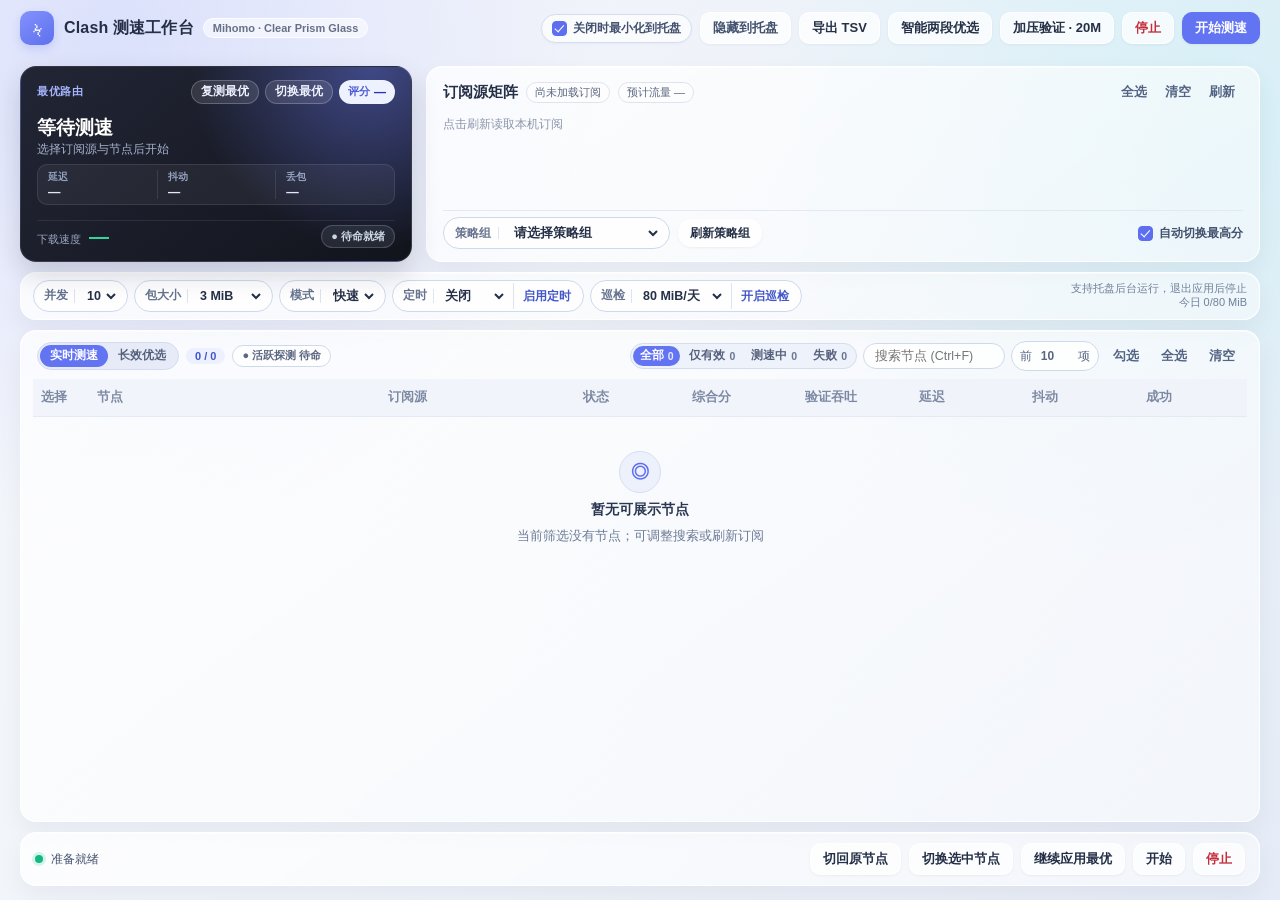
==== commit 363cdc40: "feat(windows): sync real-usage UX, UI polish, and motion micro-interactions" ====
--- a/Windows/ui/index.html
+++ b/Windows/ui/index.html
@@ -19,11 +19,34 @@
     <section class="overview">
       <article class="champion" id="champion-card">
         <div class="champion-top">
-          <div class="eyebrow" id="best-eyebrow">最佳路由 · OPTIMAL</div>
+          <div class="eyebrow" id="best-eyebrow">最优路由</div>
           <div class="champion-actions"><button id="retest-best">复测最优</button><button id="switch-best">切换最优</button><span class="score-pill"><small>评分</small><b id="best-score">—</b></span></div>
         </div>
-        <div class="champion-body"><strong id="best-name">等待测速</strong><div id="best-profile" class="champion-sub">选择订阅源与节点后开始</div><div id="best-meta" class="champion-meta">延迟 —  ·  抖动 —  ·  丢包 —</div></div>
-        <div class="champion-bottom"><div class="speed-readout"><small>下载速度</small><b id="best-speed">—</b></div><svg id="best-sparkline" class="champion-sparkline" viewBox="0 0 120 26" preserveAspectRatio="none" aria-hidden="true" hidden><path id="best-sparkline-path" d=""></path></svg><span id="best-ready" class="ready-pill">● 待命就绪</span></div>
+        <div class="champion-body">
+          <strong id="best-name">等待测速</strong>
+          <div id="best-profile" class="champion-sub">选择订阅源与节点后开始</div>
+          <div id="best-telemetry" class="champion-telemetry" aria-label="关键遥测指标">
+            <div class="tele-item"><small id="best-t1-label">延迟</small><b id="best-t1-val">—</b></div>
+            <div class="tele-item"><small id="best-t2-label">抖动</small><b id="best-t2-val">—</b></div>
+            <div class="tele-item"><small id="best-t3-label">丢包</small><b id="best-t3-val">—</b></div>
+          </div>
+        </div>
+        <div class="champion-bottom">
+          <div class="speed-readout"><small>下载速度</small><b id="best-speed">—</b></div>
+          <svg id="best-sparkline" class="champion-sparkline" viewBox="0 0 120 28" preserveAspectRatio="none" role="img" aria-label="下载吞吐曲线" hidden>
+            <title id="best-sparkline-title">下载吞吐曲线</title>
+            <defs>
+              <linearGradient id="spark-grad" x1="0" y1="0" x2="0" y2="1">
+                <stop offset="0%" stop-color="#34d399" stop-opacity="0.34"></stop>
+                <stop offset="100%" stop-color="#34d399" stop-opacity="0"></stop>
+              </linearGradient>
+            </defs>
+            <path id="best-sparkline-area" class="spark-area" d=""></path>
+            <path id="best-sparkline-path" class="spark-line" d=""></path>
+            <circle id="best-sparkline-dot" class="spark-dot" cx="0" cy="0" r="2.2" hidden></circle>
+          </svg>
+          <span id="best-ready" class="ready-pill tone-idle">● 待命就绪</span>
+        </div>
       </article>
       <article class="card sources">
         <div class="section-head">
@@ -50,25 +73,56 @@
       <div class="section-head table-head">
         <div class="table-title-row">
           <div class="view-tabs" role="tablist" aria-label="视图切换"><button id="view-live" role="tab" aria-selected="true" class="tab active">实时测速</button><button id="view-history" role="tab" aria-selected="false" class="tab">长效优选</button></div>
-          <span id="count" class="count-pill">0 个节点</span>
-          <span id="health-pill" class="health-pill">● 活跃探测 待命</span>
+          <span id="count" class="count-pill">0 / 0</span>
+          <button type="button" id="health-pill" class="health-pill" title="点击立即探测当前活跃节点延迟">● 活跃探测 待命</button>
         </div>
-        <div id="live-tools" class="table-tools"><input id="search" type="search" placeholder="搜索订阅或节点" aria-label="搜索订阅或节点"><select id="status-filter" aria-label="按状态筛选"><option value="all">全部状态</option><option value="valid">有效</option><option value="testing">等待或测速中</option><option value="failed">失败或不可评分</option></select><div class="topn-pill"><label for="topn">前</label><input id="topn" type="number" min="1" max="2000" value="10" aria-label="Top N 节点数"><span>项</span></div><button id="top" class="quiet">勾选</button><button id="all-nodes" class="quiet">全选当前</button><button id="clear-nodes" class="quiet">清空勾选</button></div>
+        <div id="live-tools" class="table-tools">
+          <div class="filter-pills" role="group" aria-label="状态筛选">
+            <button type="button" class="filter-pill active" data-status="all" aria-pressed="true">全部 <span class="fp-n" id="fc-all">0</span></button>
+            <button type="button" class="filter-pill" data-status="valid" aria-pressed="false">仅有效 <span class="fp-n" id="fc-valid">0</span></button>
+            <button type="button" class="filter-pill" data-status="testing" aria-pressed="false">测速中 <span class="fp-n" id="fc-testing">0</span></button>
+            <button type="button" class="filter-pill" data-status="failed" aria-pressed="false">失败 <span class="fp-n" id="fc-failed">0</span></button>
+          </div>
+          <select id="status-filter" aria-label="按状态筛选" hidden><option value="all">全部状态</option><option value="valid">有效</option><option value="testing">等待或测速中</option><option value="failed">失败或不可评分</option></select>
+          <input id="search" type="search" placeholder="搜索节点 (Ctrl+F)" aria-label="搜索订阅或节点">
+          <div class="topn-pill"><label for="topn">前</label><input id="topn" type="number" min="1" max="2000" value="10" aria-label="Top N 节点数"><span>项</span></div>
+          <button id="top" class="quiet">勾选</button>
+          <button id="all-nodes" class="quiet">全选</button>
+          <button id="clear-nodes" class="quiet">清空</button>
+        </div>
         <div id="history-tools" class="table-tools" hidden>
           <div class="win-pills" role="group" aria-label="历史时间窗"><button class="win-pill" data-hwin="24h">24小时</button><button class="win-pill active" data-hwin="7d">7天</button><button class="win-pill" data-hwin="30d">30天</button><button class="win-pill" data-hwin="peak">晚高峰</button></div>
           <button id="history-selected-only" class="quiet toggle-pill selected" aria-pressed="true">仅已选订阅</button>
-          <input id="history-search" type="search" placeholder="搜索节点或订阅" aria-label="搜索历史节点或订阅">
+          <input id="history-search" type="search" placeholder="搜索历史 (Ctrl+F)" aria-label="搜索历史节点或订阅">
           <button id="clear-history" class="danger quiet">清空记录</button>
         </div>
       </div>
-      <div class="table-scroll"><table><thead id="live-thead"><tr><th scope="col">选择</th><th scope="col"><button class="sort" data-sort="name">节点</button></th><th scope="col"><button class="sort" data-sort="profile">订阅源</button></th><th scope="col"><button class="sort" data-sort="state">状态</button></th><th scope="col" aria-sort="descending"><button class="sort" data-sort="score">综合分</button></th><th scope="col"><button class="sort" data-sort="speed">速度</button></th><th scope="col"><button class="sort" data-sort="latency">延迟</button></th><th scope="col"><button class="sort" data-sort="jitter">抖动</button></th><th scope="col"><button class="sort" data-sort="successes">成功</button></th></tr></thead><thead id="history-thead" hidden><tr><th scope="col"><button class="hsort" data-hsort="rank">#</button></th><th scope="col">状态</th><th scope="col"><button class="hsort" data-hsort="name">节点名称</button></th><th scope="col"><button class="hsort" data-hsort="profile">订阅</button></th><th scope="col"><button class="hsort" data-hsort="node_type">协议</button></th><th scope="col"><button class="hsort" data-hsort="weighted_median_speed_bps">稳健吞吐</button></th><th scope="col"><button class="hsort" data-hsort="weighted_median_latency_ms">典型延迟</button></th><th scope="col"><button class="hsort" data-hsort="availability_rate">可用率</button></th><th scope="col"><button class="hsort" data-hsort="total_count">样本</button></th><th scope="col" aria-sort="descending"><button class="hsort" data-hsort="long_term_score">长效稳健分</button></th></tr></thead><tbody id="rows"></tbody></table><div id="empty" class="table-empty">当前筛选没有节点；可调整搜索或刷新订阅</div></div>
+      <div id="table-scroll" class="table-scroll">
+        <table>
+          <thead id="live-thead"><tr><th scope="col">选择</th><th scope="col"><button class="sort" data-sort="name">节点</button></th><th scope="col"><button class="sort" data-sort="profile">订阅源</button></th><th scope="col"><button class="sort" data-sort="state">状态</button></th><th scope="col" aria-sort="descending"><button class="sort" data-sort="score">综合分</button></th><th scope="col"><button class="sort" data-sort="speed">验证吞吐</button></th><th scope="col"><button class="sort" data-sort="latency">延迟</button></th><th scope="col"><button class="sort" data-sort="jitter">抖动</button></th><th scope="col"><button class="sort" data-sort="successes">成功</button></th></tr></thead>
+          <thead id="history-thead" hidden><tr><th scope="col"><button class="hsort" data-hsort="rank">#</button></th><th scope="col">状态</th><th scope="col"><button class="hsort" data-hsort="name">节点名称</button></th><th scope="col"><button class="hsort" data-hsort="profile">订阅</button></th><th scope="col"><button class="hsort" data-hsort="node_type">协议</button></th><th scope="col"><button class="hsort" data-hsort="weighted_median_speed_bps">稳健吞吐</button></th><th scope="col"><button class="hsort" data-hsort="weighted_median_latency_ms">典型延迟</button></th><th scope="col"><button class="hsort" data-hsort="availability_rate">可用率</button></th><th scope="col"><button class="hsort" data-hsort="total_count">样本</button></th><th scope="col" aria-sort="descending"><button class="hsort" data-hsort="long_term_score">长效稳健分</button></th></tr></thead>
+          <tbody id="rows"></tbody>
+        </table>
+        <div id="empty" class="table-empty">
+          <div class="empty-icon" id="empty-icon" aria-hidden="true">◎</div>
+          <div class="empty-title" id="empty-title">暂无可展示节点</div>
+          <div class="empty-desc" id="empty-desc">当前筛选没有节点；可调整搜索或刷新订阅</div>
+          <div class="empty-actions" id="empty-actions"></div>
+        </div>
+      </div>
     </section>
-    <footer class="dock card"><div id="overall-progress" class="overall-progress" aria-hidden="true"><div id="overall-progress-fill" class="progress-fill"></div><div id="overall-progress-pulse" class="progress-pulse" hidden></div></div><div class="dock-status"><span id="dock-dot" class="dock-dot" aria-hidden="true"></span><span id="status" role="status" aria-live="polite">准备就绪</span></div><div class="dock-actions"><button id="undo">切回原节点</button><button id="manual">切换选中节点</button><button id="continue">继续应用最优</button><button id="dock-start">开始</button><button id="dock-stop" class="danger">停止</button></div></footer>
+    <footer id="dock" class="dock card"><div id="overall-progress" class="overall-progress" aria-hidden="true"><div id="overall-progress-fill" class="progress-fill"></div><div id="overall-progress-pulse" class="progress-pulse" hidden></div></div><div class="dock-status"><span id="dock-dot" class="dock-dot" aria-hidden="true"></span><span id="dock-progress-pill" class="dock-progress-pill" hidden>0/0 · 0%</span><span id="status" role="status" aria-live="polite">准备就绪</span></div><div class="dock-actions"><button id="undo">切回原节点</button><button id="manual">切换选中节点</button><button id="continue">继续应用最优</button><button id="dock-start">开始</button><button id="dock-stop" class="danger">停止</button></div></footer>
   </main>
   <div id="row-menu" class="context-menu" role="menu" aria-label="节点快捷操作" hidden>
-    <button id="menu-switch" role="menuitem">切换至此节点</button>
-    <button id="menu-retest" role="menuitem">复测此节点</button>
+    <button id="menu-switch" role="menuitem">立即切换至此节点</button>
+    <button id="menu-retest" role="menuitem">单独 20MiB 加压复测此节点</button>
+    <button id="menu-locate" role="menuitem" hidden>在实时队列中查看</button>
+    <div id="menu-live-sep" class="menu-sep" role="separator"></div>
+    <button id="menu-only-node" role="menuitem">仅勾选此节点</button>
+    <button id="menu-filter-profile" role="menuitem">仅筛选「同订阅」</button>
+    <div class="menu-sep" role="separator"></div>
     <button id="menu-copy" role="menuitem">复制节点名称</button>
+    <button id="menu-copy-summary" role="menuitem">复制测速摘要</button>
   </div>
   <div id="confirm-dialog" class="confirm-backdrop" role="dialog" aria-modal="true" aria-labelledby="confirm-title" aria-describedby="confirm-message" hidden>
     <div class="confirm-card card">
--- a/Windows/ui/styles.css
+++ b/Windows/ui/styles.css
@@ -4,6 +4,7 @@
   font-size:14px;
 }
 *{box-sizing:border-box}
+[hidden]{display:none!important}
 html,body{
   margin:0;
   min-width:0;
@@ -24,18 +25,50 @@
   white-space:nowrap;
   flex-shrink:0;
   box-shadow:0 1px 3px #0f172a0d;
-  transition:background-color .16s ease,border-color .16s ease,transform .14s cubic-bezier(.22,1,.36,1),box-shadow .18s ease;
-}
-button:hover:not(:disabled){background:#fff}
+  transition:background-color 110ms ease-out,border-color 110ms ease-out,color 110ms ease-out,transform 110ms ease-out,box-shadow 110ms ease-out;
+}
+button:hover:not(:disabled){background:#fff;border-color:#d2dcf0}
 button:active:not(:disabled){transform:scale(.972)}
 button:disabled{opacity:.46;cursor:not-allowed}
 button:focus-visible,select:focus-visible,input:focus-visible{outline:2px solid #4659d5;outline-offset:2px}
 .primary{background:#6374f2;color:#fff;border-color:#6374f2}
-.primary:hover:not(:disabled){background:#4d60df}
+.primary:hover:not(:disabled){background:#4d60df;border-color:#4d60df}
 .danger{color:#c52e3d}
 .quiet{border:0;background:transparent;box-shadow:none;color:#536383;padding:6px 8px;font-size:12.5px}
 .quiet:hover:not(:disabled){background:#ffffff88}
 .pill{padding:5px 11px;border-radius:16px;color:#4f62d5;font-size:12px}
+.btn-copied{background:#ecfdf5!important;border-color:#6ee7b7!important;color:#047857!important}
+
+/* Unified High-Contrast Custom Checkbox (CSP-safe pure CSS checkmark) */
+input[type="checkbox"]{
+  appearance:none;
+  -webkit-appearance:none;
+  position:relative;
+  width:15px;
+  height:15px;
+  margin:0;
+  border-radius:4px;
+  border:1.5px solid #8594b2;
+  background:#ffffff;
+  cursor:pointer;
+  flex-shrink:0;
+  vertical-align:middle;
+  transition:background-color 110ms ease-out,border-color 110ms ease-out,box-shadow 110ms ease-out;
+}
+input[type="checkbox"]:hover:not(:disabled){border-color:#5b6ee8;box-shadow:0 0 0 3px #6374f21c}
+input[type="checkbox"]:checked{background:#5d6ef0;border-color:#5d6ef0}
+input[type="checkbox"]:checked::after{
+  content:"";
+  position:absolute;
+  left:4px;
+  top:1.5px;
+  width:4px;
+  height:7.5px;
+  border:solid #ffffff;
+  border-width:0 1.8px 1.8px 0;
+  transform:rotate(42deg);
+}
+input[type="checkbox"]:disabled{opacity:.48;cursor:not-allowed}
 
 .app{
   height:100vh;
@@ -108,11 +141,14 @@
   margin-left:0;
   padding:5px 10px;
   border-radius:999px;
-  border:1px solid #ffffffd9;
-  background:#ffffff96;
+  border:1px solid #d4ddf0;
+  background:#ffffffb0;
   font-size:12px;
   box-shadow:0 1px 3px #0f172a0a;
-}
+  cursor:pointer;
+  transition:background-color 110ms ease-out,border-color 110ms ease-out;
+}
+.tray-switch:hover{background:#ffffffeb;border-color:#bac8e8}
 .tray-btn{color:#43516e}
 
 .tun-notice[hidden],.confirm-backdrop[hidden],.context-menu[hidden]{display:none}
@@ -139,7 +175,7 @@
   display:grid;
   grid-template-columns:392px minmax(0,1fr);
   gap:14px;
-  height:186px;
+  height:196px;
   flex:none;
 }
 
@@ -147,43 +183,85 @@
 .champion{
   position:relative;
   overflow:hidden;
-  padding:14px 18px;
+  padding:13px 16px;
   border-radius:16px;
   color:#fff;
+  border:1px solid #ffffff1c;
   background:radial-gradient(circle at 90% 0%,#6170da88,transparent 45%),linear-gradient(140deg,#222535,#12141c);
   box-shadow:0 12px 26px #161b322b;
   display:flex;
   flex-direction:column;
   justify-content:space-between;
   min-width:0;
-  transition:box-shadow .3s ease,border-color .3s ease;
+  transition:box-shadow 420ms cubic-bezier(.25,.46,.45,.94),border-color 420ms cubic-bezier(.25,.46,.45,.94),background-color 420ms ease-out;
 }
 .champion.changed{
-  box-shadow:0 12px 28px #4f46e552,0 0 0 1px #a5b4fc88 inset;
-}
-.champion-meta{
-  margin-top:3px;
-  font-size:11px;
-  color:#8f9bb7;
+  border-color:#93c5fda6;
+  box-shadow:0 14px 32px #4f46e55c,0 0 0 1px #a5b4fc99 inset,inset 0 0 28px #6374f224;
+}
+.champion-telemetry{
+  margin-top:7px;
+  display:grid;
+  grid-template-columns:repeat(3,minmax(0,1fr));
+  border-radius:10px;
+  background:#ffffff0d;
+  border:1px solid #ffffff18;
+  padding:5px 0;
+}
+.tele-item{
+  display:flex;
+  flex-direction:column;
+  gap:1px;
+  padding:0 10px;
+  min-width:0;
+}
+.tele-item + .tele-item{border-left:1px solid #ffffff1a}
+.tele-item small{
+  font-size:10px;
+  color:#94a3c0;
+  font-weight:600;
+  white-space:nowrap;
+}
+.tele-item b{
+  font-size:12.5px;
+  font-weight:700;
+  color:#e2e8f5;
   font-variant-numeric:tabular-nums;
   white-space:nowrap;
   overflow:hidden;
   text-overflow:ellipsis;
 }
+.tele-item b.tele-good{color:#34d399}
+.tele-item b.tele-warn{color:#fbbf24}
+.tele-item b.tele-bad{color:#f87171}
+.tele-item b.tele-muted{color:#94a3c0}
 .champion-sparkline{
-  width:72px;
-  height:24px;
-  flex:0 1 72px;
-  min-width:36px;
+  width:80px;
+  height:26px;
+  flex:0 1 80px;
+  min-width:40px;
   overflow:visible;
 }
-.champion-sparkline path{
+.champion-sparkline .spark-area{
+  fill:url(#spark-grad);
+  stroke:none;
+}
+.champion-sparkline .spark-line{
   fill:none;
   stroke:#34d399;
   stroke-width:1.75;
   stroke-linecap:round;
   stroke-linejoin:round;
 }
+.champion-sparkline .spark-dot{
+  fill:#6ee7b7;
+  stroke:#12141c;
+  stroke-width:1.1;
+}
+.champion-sparkline.indicative .spark-line{
+  stroke:#6ee7b7bf;
+  stroke-dasharray:3 2;
+}
 .champion-top{
   display:flex;
   align-items:center;
@@ -236,30 +314,32 @@
 .score-pill small{font-size:10.5px;font-weight:600;color:#4f5bd5}
 .champion-body{
   min-width:0;
-  margin:2px 0;
+  margin:2px 0 4px;
 }
 .champion-body>strong{
   display:block;
-  font-size:20px;
-  line-height:1.25;
+  font-size:18.5px;
+  line-height:1.22;
   overflow:hidden;
   text-overflow:ellipsis;
   white-space:nowrap;
 }
 .champion-sub{
   color:#a6b1cb;
-  font-size:12px;
-  margin-top:4px;
+  font-size:11.5px;
+  margin-top:2px;
   overflow:hidden;
   text-overflow:ellipsis;
   white-space:nowrap;
 }
 .champion-bottom{
   display:flex;
-  align-items:flex-end;
+  align-items:center;
   justify-content:space-between;
   gap:10px;
   min-width:0;
+  padding-top:4px;
+  border-top:1px solid #ffffff14;
 }
 .speed-readout{
   display:flex;
@@ -290,7 +370,13 @@
   font-weight:700;
   white-space:nowrap;
   flex-shrink:0;
-}
+  transition:background-color 160ms ease-out,border-color 160ms ease-out,color 160ms ease-out;
+}
+.ready-pill.tone-ok{background:#10b9812b;border-color:#34d39961;color:#6ee7b7}
+.ready-pill.tone-active{background:#3b82f62b;border-color:#60a5fa66;color:#93c5fd}
+.ready-pill.tone-warn{background:#f59e0b2b;border-color:#fbbf2466;color:#fcd34d}
+.ready-pill.tone-danger{background:#ef44442b;border-color:#f8717166;color:#fca5a5}
+.ready-pill.tone-idle{background:#94a3b822;border-color:#cbd5e138;color:#cbd5e1}
 
 /* Right Subscription & Strategy Matrix Card (Mac-aligned) */
 .sources{
@@ -351,6 +437,8 @@
   color:#56627d;
   font-size:12px;
   font-weight:600;
+  cursor:pointer;
+  transition:background-color 110ms ease-out,border-color 110ms ease-out,color 110ms ease-out,transform 110ms ease-out;
 }
 .profile-chip.selected{color:#4357ca;background:#edf0ff;border-color:#b9c5ff}
 .profile-chip.current:after{content:" 当前";color:#0f8f6f;font-weight:700}
@@ -369,15 +457,25 @@
 .group-pill{
   display:inline-flex;
   align-items:center;
-  gap:6px;
+  gap:7px;
   height:32px;
-  padding:0 6px 0 11px;
-  border-radius:999px;
-  border:1px solid #dce3f1;
-  background:#ffffffc7;
-  min-width:0;
-}
-.pill-label{font-size:11.5px;font-weight:600;color:#66738e;white-space:nowrap}
+  padding:0 8px 0 11px;
+  border-radius:999px;
+  border:1px solid #cfd9ec;
+  background:#ffffffd6;
+  min-width:0;
+  transition:border-color 110ms ease-out,background-color 110ms ease-out;
+}
+.group-pill:hover{border-color:#b5c5e4;background:#fff}
+.pill-label{
+  font-size:11.5px;
+  font-weight:600;
+  color:#66738e;
+  white-space:nowrap;
+  padding-right:7px;
+  border-right:1px solid #dce4f3;
+  line-height:1.1;
+}
 .group-pill select{
   border:0;
   background:transparent;
@@ -400,8 +498,9 @@
   font-weight:600;
   margin-left:auto;
   flex-shrink:0;
-}
-.switch input{accent-color:#6374f2;margin:0}
+  cursor:pointer;
+}
+.switch input{margin:0}
 
 /* 3. Parameter Capsule Strip */
 .settings{
@@ -416,18 +515,25 @@
 .param-pill{
   display:inline-flex;
   align-items:center;
-  gap:5px;
+  gap:6px;
   height:32px;
-  padding:0 7px 0 10px;
-  border-radius:999px;
-  border:1px solid #dce3f1;
-  background:#ffffffb8;
+  padding:0 8px 0 10px;
+  border-radius:999px;
+  border:1px solid #cfd9ec;
+  background:#ffffffd6;
   font-size:12px;
   color:#66738e;
   white-space:nowrap;
   flex-shrink:0;
-}
-.param-pill span{font-weight:600}
+  transition:border-color 110ms ease-out,background-color 110ms ease-out;
+}
+.param-pill:hover{border-color:#b5c5e4;background:#fff}
+.param-pill>span{
+  font-weight:600;
+  padding-right:6px;
+  border-right:1px solid #dce4f3;
+  line-height:1.1;
+}
 .param-pill select{
   border:0;
   background:transparent;
@@ -437,8 +543,26 @@
   color:#253047;
   outline:none;
 }
-.param-schedule,.param-patrol{padding-right:4px}
-.param-patrol .pill.armed{background:#6374f2;color:#fff;border-color:#6374f2}
+.param-schedule,.param-patrol{padding-right:3px;gap:5px}
+.param-schedule .pill,.param-patrol .pill{
+  border:0;
+  border-left:1px solid #dce4f3;
+  border-radius:0 999px 999px 0;
+  box-shadow:none;
+  background:transparent;
+  height:26px;
+  padding:0 9px;
+  margin-left:1px;
+  font-size:12px;
+  color:#4357ca;
+}
+.param-schedule .pill:hover:not(:disabled),.param-patrol .pill:hover:not(:disabled){background:#eef1ff}
+.param-schedule .pill.armed,.param-patrol .pill.armed{
+  background:#6374f2;
+  color:#fff;
+  border-left-color:transparent;
+  border-radius:999px;
+}
 .setting-notes{
   display:flex;
   flex-direction:column;
@@ -501,18 +625,56 @@
   color:#fff;
 }
 .health-pill{
-  padding:2px 9px;
-  border-radius:999px;
-  background:#ffffffa8;
-  border:1px solid #dce3f1;
+  padding:3px 9px;
+  border-radius:999px;
+  background:#ffffffc7;
+  border:1px solid #cfd9ec;
   color:#5b6782;
   font-size:11px;
   font-weight:600;
   white-space:nowrap;
-}
+  box-shadow:none;
+  cursor:pointer;
+  transition:background-color 110ms ease-out,border-color 110ms ease-out,color 110ms ease-out,transform 110ms ease-out;
+}
+.health-pill:hover:not(:disabled){background:#fff;border-color:#a5b4fc;color:#3b4cc0}
 .health-pill.ok{color:#0f766e;background:#ecfdf5;border-color:#a7f3d0}
+.health-pill.ok:hover:not(:disabled){background:#d1fae5;border-color:#6ee7b7}
 .health-pill.warn{color:#b45309;background:#fffbeb;border-color:#fde68a}
 .health-pill.danger{color:#b91c1c;background:#fef2f2;border-color:#fecaca}
+.health-pill.probing{color:#3b4cc0;background:#eef2ff;border-color:#a5b4fc}
+.filter-pills{
+  display:inline-flex;
+  align-items:center;
+  gap:2px;
+  padding:2px;
+  border-radius:999px;
+  background:#eef2fa;
+  border:1px solid #d4dcf0;
+  flex-shrink:0;
+}
+.filter-pill{
+  display:inline-flex;
+  align-items:center;
+  gap:4px;
+  border:0;
+  box-shadow:none;
+  background:transparent;
+  color:#55627e;
+  padding:3px 7px;
+  font-size:11.5px;
+  font-weight:600;
+  border-radius:999px;
+  cursor:pointer;
+  transition:background-color 110ms ease-out,color 110ms ease-out;
+}
+.filter-pill:hover:not(.active){background:#ffffffb8;color:#2c3a57}
+.filter-pill.active{background:#6374f2;color:#fff}
+.filter-pill .fp-n{
+  font-size:10.5px;
+  font-variant-numeric:tabular-nums;
+  opacity:.85;
+}
 .win-pills{
   display:inline-flex;
   align-items:center;
@@ -535,7 +697,7 @@
 .win-pill.active{background:#6374f2;color:#fff}
 .toggle-pill{border:1px solid #dce3f1;background:#ffffffa8;border-radius:999px;padding:4px 9px;font-size:11.5px}
 .toggle-pill.selected{background:#edf0ff;color:#4357ca;border-color:#b9c5ff}
-#history-tools[hidden],#live-tools[hidden],#live-thead[hidden],#history-thead[hidden],#best-sparkline[hidden],.progress-pulse[hidden]{display:none}
+#history-tools[hidden],#live-tools[hidden],#live-thead[hidden],#history-thead[hidden],#best-sparkline[hidden],#best-sparkline-dot[hidden],.progress-pulse[hidden],#status-filter[hidden],#dock-progress-pill[hidden],#menu-locate[hidden],#menu-only-node[hidden],#menu-filter-profile[hidden],#menu-live-sep[hidden],#empty[hidden]{display:none}
 .count-pill{
   padding:2px 9px;
   border-radius:999px;
@@ -554,14 +716,16 @@
   min-width:0;
 }
 .table-tools input[type=search]{
-  border:1px solid #dce3f1;
-  background:#ffffffb8;
+  border:1px solid #cfd9ec;
+  background:#ffffffd6;
   border-radius:999px;
   padding:5px 11px;
   font-size:12.5px;
-  width:170px;
-  min-width:110px;
-}
+  width:142px;
+  min-width:96px;
+  transition:border-color 110ms ease-out,background-color 110ms ease-out;
+}
+.table-tools input[type=search]:focus{background:#fff;border-color:#6374f2}
 .table-tools select{
   border:1px solid #dce3f1;
   background:#ffffffb8;
@@ -577,8 +741,8 @@
   gap:4px;
   height:30px;
   padding:0 8px;
-  border:1px solid #dce3f1;
-  background:#ffffffb8;
+  border:1px solid #cfd9ec;
+  background:#ffffffd6;
   border-radius:999px;
   font-size:12px;
   color:#5b6782;
@@ -588,13 +752,14 @@
 .topn-pill input{
   border:0;
   background:transparent;
-  width:42px;
+  width:38px;
   text-align:center;
   font-weight:700;
   font-variant-numeric:tabular-nums;
   outline:none;
 }
 .table-scroll{overflow:auto;flex:1;padding:0 12px 8px}
+.table-scroll.view-entering{animation:viewFadeIn 160ms ease-out}
 table{width:100%;border-collapse:collapse;table-layout:fixed;font-size:12.5px}
 th{
   text-align:left;
@@ -612,16 +777,25 @@
 #live-thead th:nth-child(4){width:9%}
 #history-thead th:first-child{width:40px}
 #history-thead th:nth-child(2){width:58px}
-#history-thead th:nth-child(3){width:22%}
-#history-thead th:nth-child(4){width:14%}
-#history-thead th:nth-child(5){width:74px}
-tbody tr{transition:background-color .24s ease}
+#history-thead th:nth-child(3){width:21%}
+#history-thead th:nth-child(4){width:13%}
+#history-thead th:nth-child(5){width:96px}
+tbody tr{transition:background-color 110ms ease-out;outline:none}
+tbody tr:focus-visible{box-shadow:inset 0 0 0 1.5px #6374f2}
 tbody tr:hover{background:#eef1ff95}
 tbody tr.active{background:#e9edff}
+tbody tr.is-current-node{background:#ecfdf5a8}
+tbody tr.is-current-node:hover{background:#d1fae59e}
+tbody tr.is-current-node.active{background:#d9f5e8}
+tbody tr.is-current-node td:first-child{box-shadow:inset 3px 0 0 #10b981}
 tbody tr.is-testing-active{background:#f0f4ff}
-tbody tr.is-recently-scored{animation:scoreFlash 1.2s ease-out}
-tbody tr.is-cascade{animation:cascadeGlow .9s ease-out}
-td input{accent-color:#6374f2}
+tbody tr.is-recently-scored{animation:scoreFlash 480ms ease-out}
+tbody tr.is-cascade{animation:cascadeGlow 520ms ease-out}
+tbody tr.is-located{animation:locateFlash 900ms ease-out}
+.node-name-cell{display:flex;align-items:center;gap:6px;min-width:0}
+.node-name-text{overflow:hidden;text-overflow:ellipsis;white-space:nowrap;min-width:0}
+.badge-current{background:#d1fae5;color:#047857;border:1px solid #6ee7b788;flex-shrink:0;font-size:10px;padding:1px 6px}
+.badge-rank1{background:#e0f2fe;color:#0369a1;border:1px solid #7dd3fc88;flex-shrink:0;font-size:10px;padding:1px 5px;font-variant-numeric:tabular-nums}
 .sort,.hsort{padding:2px 4px;border:0;box-shadow:none;background:transparent;font-size:inherit;color:inherit}
 .sort:hover:not(:disabled),.hsort:hover:not(:disabled){background:#dbe3f4}
 .table-scroll progress{display:block;width:70px;height:5px;accent-color:#6374f2}
@@ -629,6 +803,7 @@
 .speed-cell-text{font-variant-numeric:tabular-nums;font-weight:600}
 .speed-track{position:relative;width:100%;max-width:86px;height:3px;border-radius:999px;background:#dde4f2;overflow:hidden}
 .speed-bar{position:relative;height:100%;border-radius:999px;background:#6374f2;transition:width .22s ease-out}
+.speed-bar.rank-1{background:linear-gradient(90deg,#10b981,#38bdf8)}
 .speed-bar.testing{background:#4f63eb}
 .speed-bar.testing::after{content:"";position:absolute;inset:0;background:linear-gradient(90deg,transparent,#ffffff99,transparent);animation:barSweep 1.1s linear infinite}
 .speed-bar.indeterminate{width:34%;animation:barShuttle 1.15s ease-in-out infinite}
@@ -638,11 +813,37 @@
 .badge-penalty{background:#fef2f2;color:#b91c1c}
 .proto-badge{background:#eef2f7;color:#475569;font-family:Consolas,monospace;font-size:10.5px}
 .score-top{color:#4357ca;font-weight:700}
+.is-rank-1 .score-top{color:#047857}
 .score-penalty{color:#b45309;font-weight:700}
 .avail-low{color:#b91c1c;font-weight:600}
 .avail-mid{color:#b45309;font-weight:600}
 .latency-cell{font-variant-numeric:tabular-nums}
-.table-empty{text-align:center;color:#8590a5;padding:42px 0;font-size:13px}
+.table-empty{
+  display:flex;
+  flex-direction:column;
+  align-items:center;
+  justify-content:center;
+  gap:8px;
+  text-align:center;
+  color:#74829c;
+  padding:34px 16px;
+}
+.empty-icon{
+  width:42px;
+  height:42px;
+  border-radius:50%;
+  display:grid;
+  place-items:center;
+  background:#edf1fb;
+  border:1px solid #d5dff4;
+  color:#5d6ef0;
+  font-size:18px;
+  font-weight:700;
+}
+.empty-title{font-size:14px;font-weight:700;color:#2b3852}
+.empty-desc{font-size:12.5px;color:#6c7b96;max-width:440px;line-height:1.45}
+.empty-actions{display:flex;align-items:center;justify-content:center;flex-wrap:wrap;gap:8px;margin-top:4px}
+.empty-actions button{padding:6px 12px;font-size:12px;border-radius:999px}
 
 /* 5. Bottom Floating Capsule Dock (Mac-aligned) */
 .dock{
@@ -656,6 +857,23 @@
   gap:12px;
   padding:0 14px;
   min-width:0;
+  transition:border-color 220ms ease-out,box-shadow 220ms ease-out;
+}
+.dock.dock-running{border-color:#93a6fb;box-shadow:0 10px 24px #4f63eb1c,inset 0 1px #fff9}
+.dock.dock-confirmed{border-color:#34d399;box-shadow:0 10px 26px #10b98126,0 0 0 1px #34d39966 inset}
+.dock.dock-pending{border-color:#7dd3fc;box-shadow:0 10px 24px #0284c718,inset 0 1px #fff9}
+.dock.dock-error{border-color:#fca5a5;box-shadow:0 10px 24px #ef444418,inset 0 1px #fff9}
+.dock-progress-pill{
+  padding:2px 8px;
+  border-radius:999px;
+  background:#edf0ff;
+  border:1px solid #c7d2fe;
+  color:#4357ca;
+  font-size:11px;
+  font-weight:700;
+  font-variant-numeric:tabular-nums;
+  white-space:nowrap;
+  flex-shrink:0;
 }
 .overall-progress{
   position:absolute;
@@ -730,15 +948,16 @@
 .context-menu{
   position:fixed;
   z-index:100;
-  min-width:165px;
+  min-width:196px;
   padding:6px;
   background:#f8faff;
   border:1px solid #cbd5e5;
   border-radius:12px;
   box-shadow:0 12px 32px #2530473b;
 }
-.context-menu button{display:block;width:100%;text-align:left;border:0;background:transparent;box-shadow:none;border-radius:7px}
+.context-menu button{display:block;width:100%;text-align:left;border:0;background:transparent;box-shadow:none;border-radius:7px;padding:6px 10px;font-size:12.5px}
 .context-menu button:hover:not(:disabled){background:#e5eafa}
+.menu-sep{height:1px;background:#dfe6f4;margin:4px 6px}
 .confirm-backdrop{
   position:fixed;
   inset:0;
@@ -766,11 +985,18 @@
   .speed-readout{gap:6px}
   .speed-readout b{font-size:18px}
   .champion-sparkline{width:54px;height:20px;flex-basis:54px}
-  .table-head{padding:9px 14px 7px;gap:8px}
-  .table-tools{gap:5px}
-  .table-tools input[type=search]{width:116px;min-width:96px;padding:4px 9px;font-size:12px}
+  .table-head{padding:8px 12px 7px;gap:6px}
+  .table-title-row{gap:5px}
+  .table-tools{gap:4px}
+  .filter-pill{padding:3px 5.5px;font-size:11px;gap:3px}
+  .filter-pill .fp-n{font-size:10px}
+  .table-tools input[type=search]{width:130px;min-width:118px;padding:4px 8px;font-size:11.5px}
+  .topn-pill{height:28px;padding:0 6px;font-size:11.5px}
+  .topn-pill input{width:26px}
+  .table-tools .quiet{padding:5px 6px;font-size:12px}
   .health-pill{font-size:10.5px;padding:2px 7px}
-  .param-pill{font-size:11.5px;padding:0 6px 0 8px}
+  .count-pill{font-size:10.5px;padding:2px 7px}
+  .param-pill{font-size:11.5px;padding:0 6px 0 8px;gap:4px}
   .param-pill select{font-size:12px}
 }
 @keyframes scoreFlash{
@@ -781,6 +1007,14 @@
   0%{background:#e0e7ff}
   100%{background:transparent}
 }
+@keyframes locateFlash{
+  0%{background:#bfdbfe}
+  100%{background:transparent}
+}
+@keyframes viewFadeIn{
+  0%{opacity:0;transform:translateY(3px)}
+  100%{opacity:1;transform:translateY(0)}
+}
 @keyframes barSweep{
   0%{transform:translateX(-100%)}
   100%{transform:translateX(100%)}
@@ -800,8 +1034,10 @@
 @media(max-height:760px){
   .app{gap:8px;padding:0 16px 12px}
   .command{height:50px}
-  .overview{height:170px}
-  .champion{padding:12px 16px}
+  .overview{height:180px}
+  .champion{padding:11px 14px}
+  .champion-telemetry{margin-top:5px;padding:4px 0}
+  .tele-item b{font-size:12px}
   .sources{padding:10px 14px;gap:6px}
   .settings{height:44px}
   .dock{height:50px}
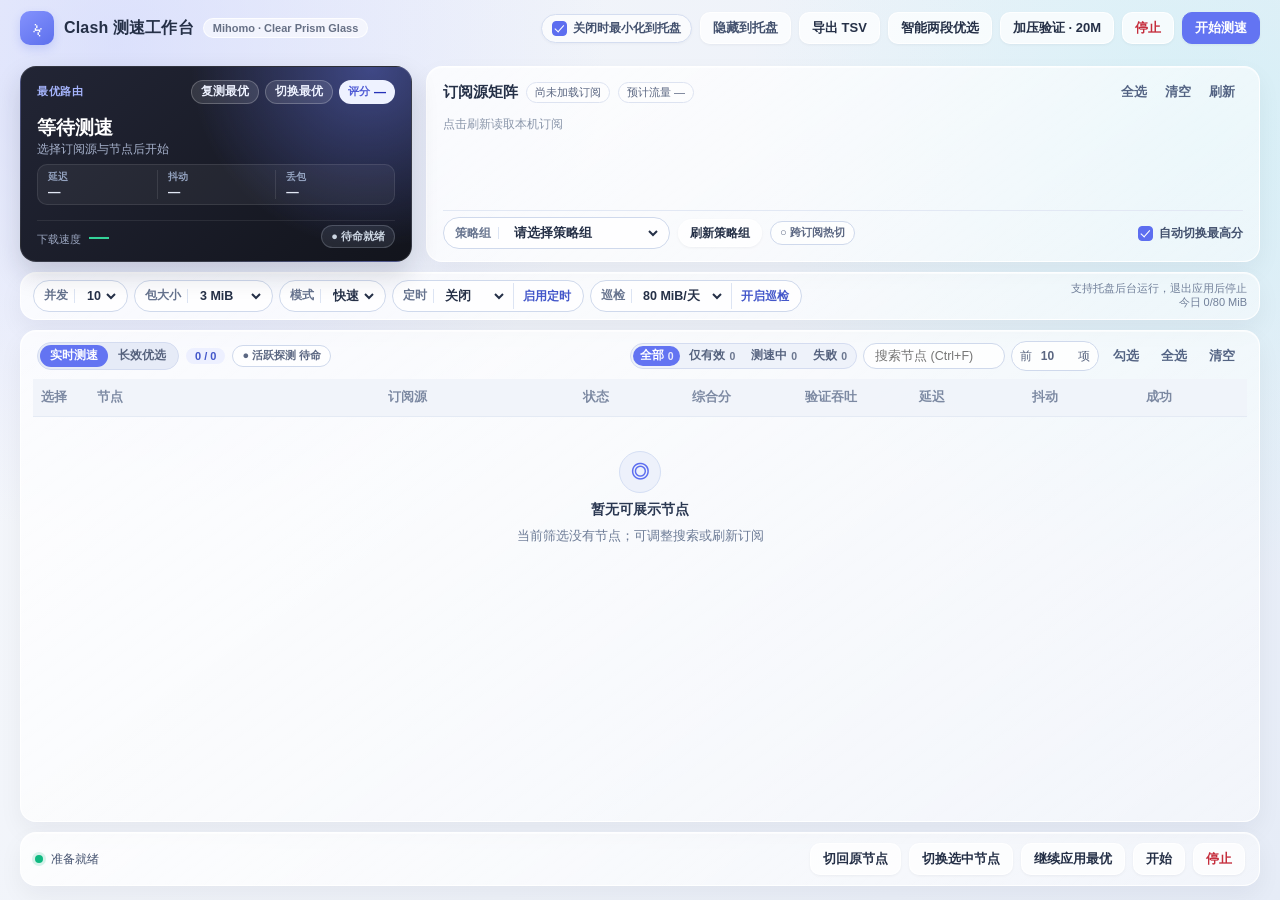
==== commit 0e48053c: "feat(windows): add popup-free WebView2 CDP cross-profile hot switch and sync 5e2e3df parity" ====
--- a/Windows/ui/index.html
+++ b/Windows/ui/index.html
@@ -57,6 +57,7 @@
         <div class="strategy-row">
           <div class="group-pill"><span class="pill-label">策略组</span><select id="group" aria-label="当前订阅策略组"><option value="">请选择策略组</option></select></div>
           <button id="refresh-groups">刷新策略组</button>
+          <button type="button" id="bridge-pill" class="bridge-pill" title="点击配置或探测跨订阅无感热切桥">○ 跨订阅热切</button>
           <label class="switch"><input type="checkbox" id="auto" checked><span>自动切换最高分</span></label>
         </div>
       </article>
--- a/Windows/ui/styles.css
+++ b/Windows/ui/styles.css
@@ -488,6 +488,22 @@
   outline:none;
 }
 .strategy-row>button{padding:6px 11px;font-size:12px;border-radius:999px}
+.strategy-row>button.bridge-pill{
+  padding:4px 9px;
+  font-size:11px;
+  font-weight:600;
+  border-radius:999px;
+  background:#ffffffc7;
+  border:1px solid #cfd9ec;
+  color:#5b6782;
+  white-space:nowrap;
+  flex-shrink:0;
+  box-shadow:none;
+}
+.strategy-row>button.bridge-pill:hover:not(:disabled){background:#fff;border-color:#a5b4fc;color:#3b4cc0}
+.strategy-row>button.bridge-pill.ready{color:#0f766e;background:#ecfdf5;border-color:#a7f3d0}
+.strategy-row>button.bridge-pill.ready:hover:not(:disabled){background:#d1fae5;border-color:#6ee7b7}
+.strategy-row>button.bridge-pill.warn{color:#b45309;background:#fffbeb;border-color:#fde68a}
 .switch{
   display:inline-flex;
   align-items:center;
@@ -995,6 +1011,7 @@
   .topn-pill input{width:26px}
   .table-tools .quiet{padding:5px 6px;font-size:12px}
   .health-pill{font-size:10.5px;padding:2px 7px}
+  .strategy-row>button.bridge-pill{font-size:10.5px;padding:3px 7px}
   .count-pill{font-size:10.5px;padding:2px 7px}
   .param-pill{font-size:11.5px;padding:0 6px 0 8px;gap:4px}
   .param-pill select{font-size:12px}
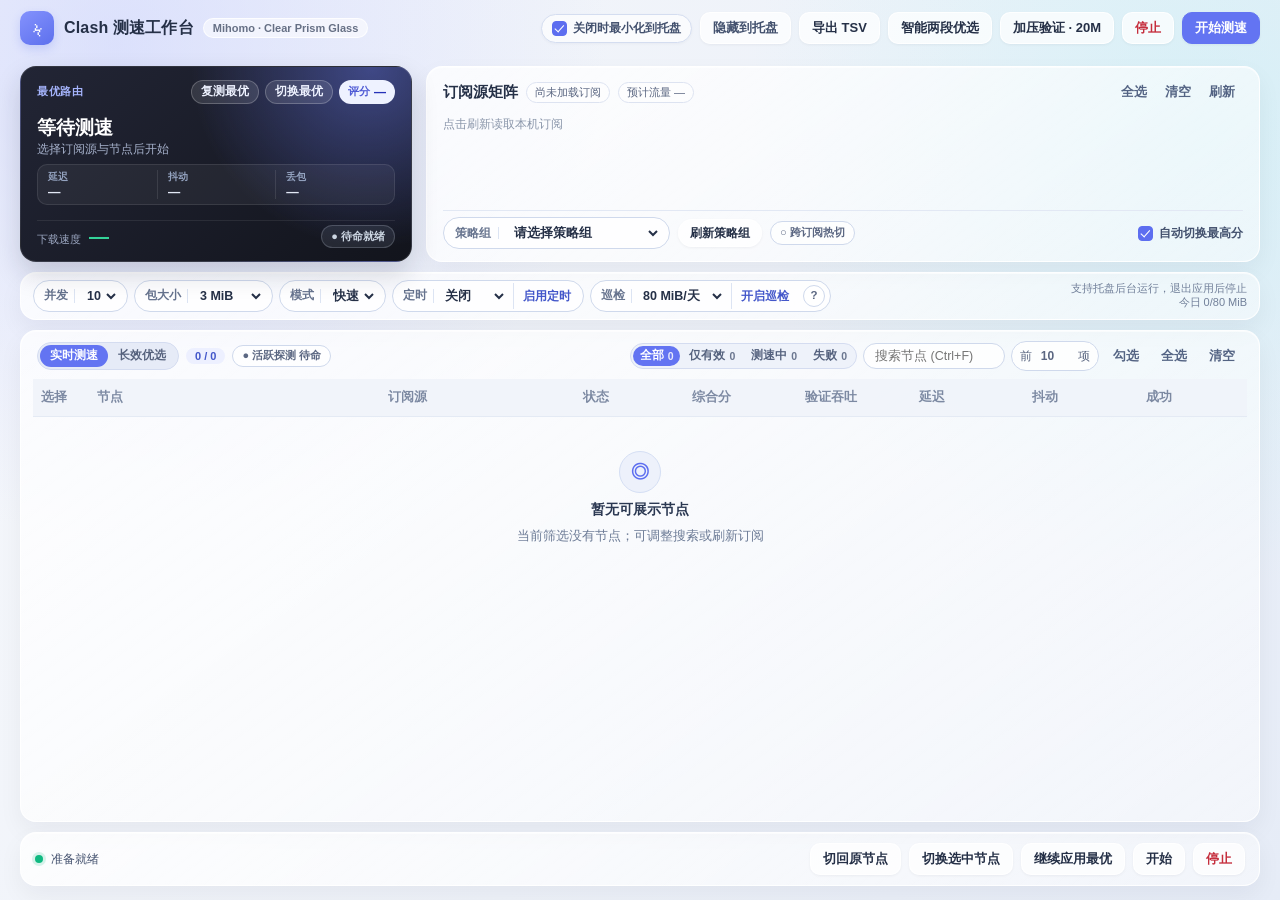
==== commit 050ae900: "feat: optimize cross-platform speed/telemetry/group algorithms and sync Windows parity Summary: - Sh" ====
--- a/Windows/ui/index.html
+++ b/Windows/ui/index.html
@@ -67,7 +67,7 @@
       <label class="param-pill"><span>包大小</span><select id="size" aria-label="每节点下载量"><option value="262144">256 KiB</option><option value="524288">512 KiB</option><option value="1048576">1 MiB</option><option value="2097152">2 MiB</option><option value="3145728" selected>3 MiB</option><option value="5242880">5 MiB</option><option value="20971520">20 MiB</option><option value="52428800">50 MiB</option></select></label>
       <label class="param-pill"><span>模式</span><select id="mode" aria-label="测速模式"><option value="fast">快速</option><option value="accurate">精确</option></select></label>
       <div class="param-pill param-schedule"><span>定时</span><select id="interval" aria-label="定时间隔"><option value="0">关闭</option><option value="15">15 分钟</option><option value="30">30 分钟</option><option value="60">1 小时</option><option value="120">2 小时</option><option value="360">6 小时</option><option value="720">12 小时</option><option value="1440">24 小时</option></select><button id="arm" class="pill">启用定时</button></div>
-      <div class="param-pill param-patrol"><span>巡检</span><select id="patrol-quota" aria-label="巡检日配额"><option value="52428800">50 MiB/天</option><option value="83886080" selected>80 MiB/天</option><option value="157286400">150 MiB/天</option><option value="314572800">300 MiB/天</option></select><button id="patrol-toggle" class="pill">开启巡检</button></div>
+      <div class="param-pill param-patrol"><span>巡检</span><select id="patrol-quota" aria-label="巡检日配额"><option value="52428800">50 MiB/天</option><option value="83886080" selected>80 MiB/天</option><option value="157286400">150 MiB/天</option><option value="314572800">300 MiB/天</option></select><button id="patrol-toggle" class="pill">开启巡检</button><button type="button" id="patrol-info" class="patrol-info-btn" aria-label="智能巡检功能说明" aria-expanded="false" aria-controls="patrol-popover">?</button></div>
       <div class="setting-notes"><span class="setting-note" id="schedule-note">支持托盘后台运行，退出应用后停止</span><span class="patrol-note" id="patrol-note">今日 0/80 MiB</span></div>
     </section>
     <section class="table-card card">
@@ -94,6 +94,8 @@
         <div id="history-tools" class="table-tools" hidden>
           <div class="win-pills" role="group" aria-label="历史时间窗"><button class="win-pill" data-hwin="24h">24小时</button><button class="win-pill active" data-hwin="7d">7天</button><button class="win-pill" data-hwin="30d">30天</button><button class="win-pill" data-hwin="peak">晚高峰</button></div>
           <button id="history-selected-only" class="quiet toggle-pill selected" aria-pressed="true">仅已选订阅</button>
+          <button id="history-select-all" class="quiet">全选</button>
+          <button id="history-clear-sel" class="quiet">清空</button>
           <input id="history-search" type="search" placeholder="搜索历史 (Ctrl+F)" aria-label="搜索历史节点或订阅">
           <button id="clear-history" class="danger quiet">清空记录</button>
         </div>
@@ -125,6 +127,14 @@
     <button id="menu-copy" role="menuitem">复制节点名称</button>
     <button id="menu-copy-summary" role="menuitem">复制测速摘要</button>
   </div>
+  <div id="patrol-popover" class="patrol-popover card" role="dialog" aria-modal="false" aria-labelledby="patrol-pop-title" hidden>
+    <div class="patrol-pop-head">
+      <strong id="patrol-pop-title">智能巡检功能说明</strong>
+      <button type="button" id="patrol-pop-close" class="patrol-pop-close" aria-label="关闭说明">×</button>
+    </div>
+    <div id="patrol-pop-sub" class="patrol-pop-sub"></div>
+    <ul id="patrol-pop-list" class="patrol-pop-list"></ul>
+  </div>
   <div id="confirm-dialog" class="confirm-backdrop" role="dialog" aria-modal="true" aria-labelledby="confirm-title" aria-describedby="confirm-message" hidden>
     <div class="confirm-card card">
       <h3 id="confirm-title">确认操作</h3>
--- a/Windows/ui/styles.css
+++ b/Windows/ui/styles.css
@@ -579,6 +579,29 @@
   border-left-color:transparent;
   border-radius:999px;
 }
+.param-patrol .patrol-info-btn{
+  width:22px;
+  height:22px;
+  padding:0;
+  margin-right:2px;
+  border-radius:999px;
+  border:1px solid #cfd9ec;
+  background:#ffffffb8;
+  color:#5b6782;
+  font-size:11.5px;
+  font-weight:700;
+  line-height:1;
+  box-shadow:none;
+  display:inline-flex;
+  align-items:center;
+  justify-content:center;
+  flex-shrink:0;
+}
+.param-patrol .patrol-info-btn:hover:not(:disabled),.param-patrol .patrol-info-btn[aria-expanded="true"]{
+  background:#edf0ff;
+  border-color:#9aaaf8;
+  color:#4357ca;
+}
 .setting-notes{
   display:flex;
   flex-direction:column;
@@ -713,7 +736,7 @@
 .win-pill.active{background:#6374f2;color:#fff}
 .toggle-pill{border:1px solid #dce3f1;background:#ffffffa8;border-radius:999px;padding:4px 9px;font-size:11.5px}
 .toggle-pill.selected{background:#edf0ff;color:#4357ca;border-color:#b9c5ff}
-#history-tools[hidden],#live-tools[hidden],#live-thead[hidden],#history-thead[hidden],#best-sparkline[hidden],#best-sparkline-dot[hidden],.progress-pulse[hidden],#status-filter[hidden],#dock-progress-pill[hidden],#menu-locate[hidden],#menu-only-node[hidden],#menu-filter-profile[hidden],#menu-live-sep[hidden],#empty[hidden]{display:none}
+#history-tools[hidden],#live-tools[hidden],#live-thead[hidden],#history-thead[hidden],#best-sparkline[hidden],#best-sparkline-dot[hidden],.progress-pulse[hidden],#status-filter[hidden],#dock-progress-pill[hidden],#menu-locate[hidden],#menu-only-node[hidden],#menu-filter-profile[hidden],#menu-live-sep[hidden],#empty[hidden],#patrol-popover[hidden]{display:none}
 .count-pill{
   padding:2px 9px;
   border-radius:999px;
@@ -791,7 +814,12 @@
 #live-thead th:nth-child(2){width:24%}
 #live-thead th:nth-child(3){width:16%}
 #live-thead th:nth-child(4){width:9%}
-#history-thead th:first-child{width:40px}
+#history-thead th:first-child{width:62px}
+.hist-rank-cell{display:inline-flex;align-items:center;gap:6px}
+.hist-rank-cell .hist-check{order:-1;margin:0;flex-shrink:0;cursor:pointer}
+.hist-rank-text{font-variant-numeric:tabular-nums}
+tbody tr.hist-checked{background:#edf1ff96}
+tbody tr.hist-checked:hover{background:#e3e9ffb8}
 #history-thead th:nth-child(2){width:58px}
 #history-thead th:nth-child(3){width:21%}
 #history-thead th:nth-child(4){width:13%}
@@ -974,6 +1002,29 @@
 .context-menu button{display:block;width:100%;text-align:left;border:0;background:transparent;box-shadow:none;border-radius:7px;padding:6px 10px;font-size:12.5px}
 .context-menu button:hover:not(:disabled){background:#e5eafa}
 .menu-sep{height:1px;background:#dfe6f4;margin:4px 6px}
+.patrol-popover{
+  position:fixed;
+  z-index:110;
+  width:min(360px,calc(100vw - 24px));
+  padding:13px 15px 12px;
+  background:#f8fafff5;
+  border:1px solid #cbd5e5;
+  border-radius:14px;
+  box-shadow:0 14px 36px #1e293b33;
+  color:#24314a;
+}
+.patrol-pop-head{display:flex;align-items:center;justify-content:space-between;gap:8px}
+.patrol-pop-head strong{font-size:13.5px;font-weight:700;color:#1e293b}
+.patrol-pop-close{
+  border:0;background:transparent;box-shadow:none;
+  width:22px;height:22px;padding:0;border-radius:999px;
+  font-size:15px;line-height:1;color:#64748b;cursor:pointer;
+}
+.patrol-pop-close:hover{background:#e5eafa;color:#1e293b}
+.patrol-pop-sub{margin-top:4px;font-size:11.5px;font-weight:600;color:#4357ca;line-height:1.4}
+.patrol-pop-list{margin:8px 0 0;padding-left:16px;font-size:11.8px;line-height:1.55;color:#334155}
+.patrol-pop-list li{margin-bottom:5px}
+.patrol-pop-list li:last-child{margin-bottom:0}
 .confirm-backdrop{
   position:fixed;
   inset:0;
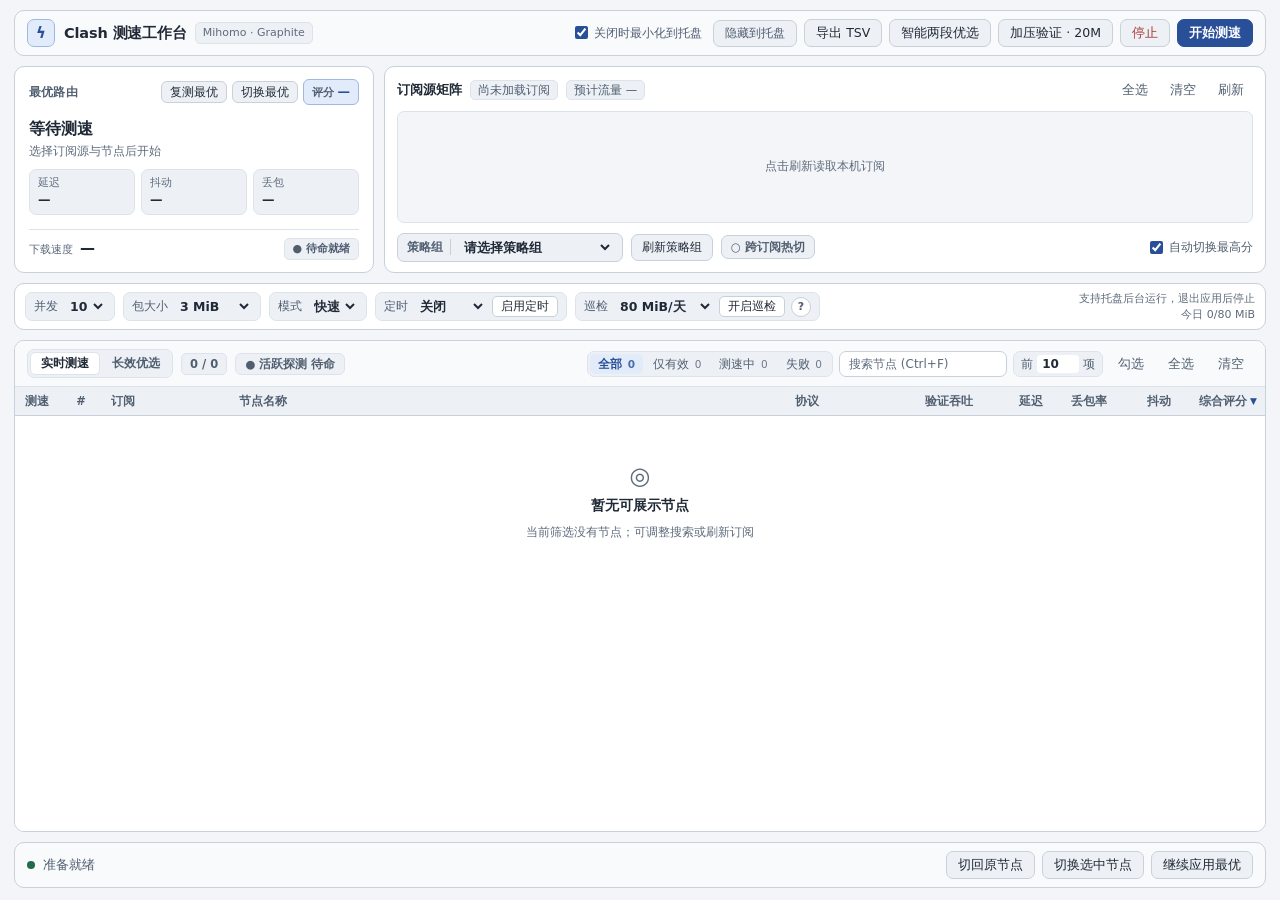
==== commit 1b44be95: "feat(windows): Graphite UI parity, perf speedup, and speedtest reliability fixes - Upgrade Windows U" ====
--- a/Windows/ui/index.html
+++ b/Windows/ui/index.html
@@ -12,7 +12,7 @@
 <body>
   <main class="app">
     <header class="command">
-      <div class="brand"><span class="brand-icon" aria-hidden="true">ϟ</span><div class="brand-title-row"><strong>Clash 测速工作台</strong><span class="brand-pill">Mihomo · Clear Prism Glass</span></div></div>
+      <div class="brand"><span class="brand-icon" aria-hidden="true">ϟ</span><div class="brand-title-row"><strong>Clash 测速工作台</strong><span class="brand-pill">Mihomo · Graphite</span></div></div>
       <div class="actions"><label class="switch tray-switch" title="开启后点击右上角 × 会最小化到系统托盘，后台继续运行"><input type="checkbox" id="minimize-to-tray" checked><span>关闭时最小化到托盘</span></label><button id="hide-tray" class="tray-btn">隐藏到托盘</button><button id="export">导出 TSV</button><button id="funnel">智能两段优选</button><button id="stress">加压验证 · 20M</button><button id="stop" class="danger">停止</button><button id="start" class="primary">开始测速</button></div>
     </header>
     <div id="tun-notice" class="tun-notice" role="status" aria-live="polite" hidden>检测到 Clash Verge 已开启 TUN 模式，可能影响测速准确率；建议先手动关闭 TUN，测速结束后再恢复（不阻断本次测速）。</div>
@@ -37,8 +37,8 @@
             <title id="best-sparkline-title">下载吞吐曲线</title>
             <defs>
               <linearGradient id="spark-grad" x1="0" y1="0" x2="0" y2="1">
-                <stop offset="0%" stop-color="#34d399" stop-opacity="0.34"></stop>
-                <stop offset="100%" stop-color="#34d399" stop-opacity="0"></stop>
+                <stop offset="0%" stop-color="currentColor" stop-opacity="0.22"></stop>
+                <stop offset="100%" stop-color="currentColor" stop-opacity="0"></stop>
               </linearGradient>
             </defs>
             <path id="best-sparkline-area" class="spark-area" d=""></path>
@@ -93,7 +93,7 @@
         </div>
         <div id="history-tools" class="table-tools" hidden>
           <div class="win-pills" role="group" aria-label="历史时间窗"><button class="win-pill" data-hwin="24h">24小时</button><button class="win-pill active" data-hwin="7d">7天</button><button class="win-pill" data-hwin="30d">30天</button><button class="win-pill" data-hwin="peak">晚高峰</button></div>
-          <button id="history-selected-only" class="quiet toggle-pill selected" aria-pressed="true">仅已选订阅</button>
+          <button id="history-selected-only" class="quiet toggle-pill" aria-pressed="false">仅已选订阅</button>
           <button id="history-select-all" class="quiet">全选</button>
           <button id="history-clear-sel" class="quiet">清空</button>
           <input id="history-search" type="search" placeholder="搜索历史 (Ctrl+F)" aria-label="搜索历史节点或订阅">
@@ -102,8 +102,8 @@
       </div>
       <div id="table-scroll" class="table-scroll">
         <table>
-          <thead id="live-thead"><tr><th scope="col">选择</th><th scope="col"><button class="sort" data-sort="name">节点</button></th><th scope="col"><button class="sort" data-sort="profile">订阅源</button></th><th scope="col"><button class="sort" data-sort="state">状态</button></th><th scope="col" aria-sort="descending"><button class="sort" data-sort="score">综合分</button></th><th scope="col"><button class="sort" data-sort="speed">验证吞吐</button></th><th scope="col"><button class="sort" data-sort="latency">延迟</button></th><th scope="col"><button class="sort" data-sort="jitter">抖动</button></th><th scope="col"><button class="sort" data-sort="successes">成功</button></th></tr></thead>
-          <thead id="history-thead" hidden><tr><th scope="col"><button class="hsort" data-hsort="rank">#</button></th><th scope="col">状态</th><th scope="col"><button class="hsort" data-hsort="name">节点名称</button></th><th scope="col"><button class="hsort" data-hsort="profile">订阅</button></th><th scope="col"><button class="hsort" data-hsort="node_type">协议</button></th><th scope="col"><button class="hsort" data-hsort="weighted_median_speed_bps">稳健吞吐</button></th><th scope="col"><button class="hsort" data-hsort="weighted_median_latency_ms">典型延迟</button></th><th scope="col"><button class="hsort" data-hsort="availability_rate">可用率</button></th><th scope="col"><button class="hsort" data-hsort="total_count">样本</button></th><th scope="col" aria-sort="descending"><button class="hsort" data-hsort="long_term_score">长效稳健分</button></th></tr></thead>
+          <thead id="live-thead"><tr><th scope="col">测速</th><th scope="col">#</th><th scope="col"><button class="sort" data-sort="profile">订阅</button></th><th scope="col"><button class="sort" data-sort="name">节点名称</button></th><th scope="col"><button class="sort" data-sort="node_type">协议</button></th><th scope="col" class="num"><button class="sort" data-sort="speed">验证吞吐</button></th><th scope="col" class="num"><button class="sort" data-sort="latency">延迟</button></th><th scope="col" class="num"><button class="sort" data-sort="loss">丢包率</button></th><th scope="col" class="num"><button class="sort" data-sort="jitter">抖动</button></th><th scope="col" class="num" aria-sort="descending"><button class="sort" data-sort="score">综合评分</button></th></tr></thead>
+          <thead id="history-thead" hidden><tr><th scope="col"><button class="hsort" data-hsort="rank">#</button></th><th scope="col">状态</th><th scope="col"><button class="hsort" data-hsort="name">节点名称</button></th><th scope="col"><button class="hsort" data-hsort="profile">订阅</button></th><th scope="col"><button class="hsort" data-hsort="node_type">协议</button></th><th scope="col" class="num"><button class="hsort" data-hsort="weighted_median_speed_bps">稳健吞吐</button></th><th scope="col" class="num"><button class="hsort" data-hsort="weighted_median_latency_ms">典型延迟</button></th><th scope="col" class="num"><button class="hsort" data-hsort="availability_rate">可用率</button></th><th scope="col" class="num"><button class="hsort" data-hsort="total_count">样本</button></th><th scope="col" class="num" aria-sort="descending"><button class="hsort" data-hsort="long_term_score">长效稳健分</button></th></tr></thead>
           <tbody id="rows"></tbody>
         </table>
         <div id="empty" class="table-empty">
@@ -114,7 +114,7 @@
         </div>
       </div>
     </section>
-    <footer id="dock" class="dock card"><div id="overall-progress" class="overall-progress" aria-hidden="true"><div id="overall-progress-fill" class="progress-fill"></div><div id="overall-progress-pulse" class="progress-pulse" hidden></div></div><div class="dock-status"><span id="dock-dot" class="dock-dot" aria-hidden="true"></span><span id="dock-progress-pill" class="dock-progress-pill" hidden>0/0 · 0%</span><span id="status" role="status" aria-live="polite">准备就绪</span></div><div class="dock-actions"><button id="undo">切回原节点</button><button id="manual">切换选中节点</button><button id="continue">继续应用最优</button><button id="dock-start">开始</button><button id="dock-stop" class="danger">停止</button></div></footer>
+    <footer id="dock" class="dock card"><div id="overall-progress" class="overall-progress" aria-hidden="true"><div id="overall-progress-fill" class="progress-fill"></div><div id="overall-progress-pulse" class="progress-pulse" hidden></div></div><div class="dock-status"><span id="dock-dot" class="dock-dot" aria-hidden="true"></span><span id="dock-progress-pill" class="dock-progress-pill" hidden>0/0 · 0%</span><span id="status" role="status" aria-live="polite">准备就绪</span></div><div class="dock-actions"><button id="undo">切回原节点</button><button id="manual">切换选中节点</button><button id="continue">继续应用最优</button></div></footer>
   </main>
   <div id="row-menu" class="context-menu" role="menu" aria-label="节点快捷操作" hidden>
     <button id="menu-switch" role="menuitem">立即切换至此节点</button>
--- a/Windows/ui/styles.css
+++ b/Windows/ui/styles.css
@@ -1,1115 +1,751 @@
+/* Scheme A — Graphite Quiet Workbench (Windows x64 parity with macOS) */
 :root{
-  font-family:"Segoe UI","Microsoft YaHei UI",sans-serif;
-  color:#253047;
-  font-size:14px;
-}
+  color-scheme:light dark;
+  --bg:#F3F5F8;
+  --bar:#F9FAFC;
+  --surface:#FFFFFF;
+  --control:#EDF1F6;
+  --control-hover:#E3E9F1;
+  --border:#C8D0DA;
+  --border-subtle:#DDE3EB;
+  --text:#202936;
+  --text-sec:#505E70;
+  --text-muted:#5E6B7C;
+  --accent:#284F98;
+  --accent-solid:#284F98;
+  --accent-solid-hover:#1F407E;
+  --accent-text:#FFFFFF;
+  --selected-bg:#E2EBFA;
+  --selected-border:#9EB8E4;
+  --row-hover:#F4F7FB;
+  --ok:#246A4D;
+  --ok-bg:#E7F4EE;
+  --ok-border:#AED6C4;
+  --warn:#8A5311;
+  --warn-bg:#FDF3E5;
+  --warn-border:#E6C798;
+  --danger:#A83732;
+  --danger-bg:#FCEEEE;
+  --danger-border:#E5B5B2;
+  --track:#E5EAF1;
+  --shadow-pop:0 8px 24px rgba(16,24,40,.14);
+}
+@media (prefers-color-scheme:dark){
+  :root{
+    --bg:#14171B;
+    --bar:#1A1E23;
+    --surface:#1C2026;
+    --control:#232932;
+    --control-hover:#2B333F;
+    --border:#39414C;
+    --border-subtle:#2A3039;
+    --text:#EDF1F5;
+    --text-sec:#A8B2C0;
+    --text-muted:#9DA9B9;
+    --accent:#A9C7FF;
+    --accent-solid:#345CA6;
+    --accent-solid-hover:#3F6BBD;
+    --accent-text:#FFFFFF;
+    --selected-bg:#28364B;
+    --selected-border:#4B6691;
+    --row-hover:#222831;
+    --ok:#84D2B1;
+    --ok-bg:#1A3229;
+    --ok-border:#31624F;
+    --warn:#F2C97D;
+    --warn-bg:#332A1A;
+    --warn-border:#66502C;
+    --danger:#F2A19C;
+    --danger-bg:#382022;
+    --danger-border:#703A3E;
+    --track:#2A313C;
+    --shadow-pop:0 12px 28px rgba(0,0,0,.45);
+  }
+}
+@media (prefers-contrast:more){
+  :root{--border:#7B8796;--border-subtle:#9AA5B4}
+  @media (prefers-color-scheme:dark){
+    :root{--border:#687485;--border-subtle:#505A68}
+  }
+}
+
 *{box-sizing:border-box}
-[hidden]{display:none!important}
-html,body{
-  margin:0;
-  min-width:0;
-  min-height:0;
-  overflow-x:hidden;
-  background:radial-gradient(circle at 9% 5%,#cbd2fd99,transparent 34%),radial-gradient(circle at 94% 14%,#b9f0f466,transparent 32%),linear-gradient(115deg,#f5f7fb,#eef2f9 54%,#e6ecf7);
+[hidden]{display:none !important}
+html,body{height:100%;margin:0}
+body{
+  font-family:"Segoe UI Variable Text","Segoe UI","Microsoft YaHei UI",system-ui,sans-serif;
+  font-size:13px;
+  line-height:1.4;
+  color:var(--text);
+  background:var(--bg);
+  -webkit-font-smoothing:antialiased;
+  user-select:none;
 }
 button,select,input{font:inherit;color:inherit}
 button,select{cursor:pointer}
-button{
-  border:1px solid #ffffffd9;
-  background:#ffffffb8;
-  border-radius:10px;
-  padding:7px 12px;
-  font-size:13px;
-  font-weight:600;
-  line-height:1.2;
-  white-space:nowrap;
-  flex-shrink:0;
-  box-shadow:0 1px 3px #0f172a0d;
-  transition:background-color 110ms ease-out,border-color 110ms ease-out,color 110ms ease-out,transform 110ms ease-out,box-shadow 110ms ease-out;
-}
-button:hover:not(:disabled){background:#fff;border-color:#d2dcf0}
-button:active:not(:disabled){transform:scale(.972)}
-button:disabled{opacity:.46;cursor:not-allowed}
-button:focus-visible,select:focus-visible,input:focus-visible{outline:2px solid #4659d5;outline-offset:2px}
-.primary{background:#6374f2;color:#fff;border-color:#6374f2}
-.primary:hover:not(:disabled){background:#4d60df;border-color:#4d60df}
-.danger{color:#c52e3d}
-.quiet{border:0;background:transparent;box-shadow:none;color:#536383;padding:6px 8px;font-size:12.5px}
-.quiet:hover:not(:disabled){background:#ffffff88}
-.pill{padding:5px 11px;border-radius:16px;color:#4f62d5;font-size:12px}
-.btn-copied{background:#ecfdf5!important;border-color:#6ee7b7!important;color:#047857!important}
-
-/* Unified High-Contrast Custom Checkbox (CSP-safe pure CSS checkmark) */
-input[type="checkbox"]{
-  appearance:none;
-  -webkit-appearance:none;
-  position:relative;
-  width:15px;
-  height:15px;
-  margin:0;
-  border-radius:4px;
-  border:1.5px solid #8594b2;
-  background:#ffffff;
-  cursor:pointer;
-  flex-shrink:0;
-  vertical-align:middle;
-  transition:background-color 110ms ease-out,border-color 110ms ease-out,box-shadow 110ms ease-out;
-}
-input[type="checkbox"]:hover:not(:disabled){border-color:#5b6ee8;box-shadow:0 0 0 3px #6374f21c}
-input[type="checkbox"]:checked{background:#5d6ef0;border-color:#5d6ef0}
-input[type="checkbox"]:checked::after{
-  content:"";
-  position:absolute;
-  left:4px;
-  top:1.5px;
-  width:4px;
-  height:7.5px;
-  border:solid #ffffff;
-  border-width:0 1.8px 1.8px 0;
-  transform:rotate(42deg);
-}
-input[type="checkbox"]:disabled{opacity:.48;cursor:not-allowed}
-
+button:disabled,select:disabled,input:disabled{cursor:not-allowed;opacity:.48}
+button:focus-visible,select:focus-visible,input:focus-visible{outline:2px solid var(--accent);outline-offset:2px}
+input[type=checkbox]{accent-color:var(--accent-solid);cursor:pointer;margin:0}
+
+/* App Shell */
 .app{
   height:100vh;
-  min-height:700px;
-  min-width:0;
+  max-width:1680px;
+  margin:0 auto;
+  padding:10px 14px 12px;
   display:flex;
   flex-direction:column;
   gap:10px;
-  padding:0 20px 14px;
   overflow:hidden;
 }
-
-/* 1. Top Command Bar */
+.card{
+  background:var(--surface);
+  border:1px solid var(--border);
+  border-radius:10px;
+}
+
+/* Base Buttons */
+button{
+  background:var(--control);
+  color:var(--text);
+  border:1px solid var(--border);
+  border-radius:7px;
+  padding:5px 11px;
+  font-size:12.5px;
+  font-weight:500;
+  line-height:1.25;
+  white-space:nowrap;
+  transition:background-color 110ms ease-out,border-color 110ms ease-out,color 110ms ease-out;
+}
+button:hover:not(:disabled){background:var(--control-hover);border-color:var(--text-muted)}
+button:active:not(:disabled){filter:brightness(.97)}
+button.quiet{background:transparent;border-color:transparent;color:var(--text-sec);padding:4px 8px}
+button.quiet:hover:not(:disabled){background:var(--control);border-color:var(--border-subtle);color:var(--text)}
+button.primary{
+  background:var(--accent-solid);
+  border-color:var(--accent-solid);
+  color:var(--accent-text);
+  font-weight:600;
+}
+button.primary:hover:not(:disabled){background:var(--accent-solid-hover);border-color:var(--accent-solid-hover)}
+button.danger{color:var(--danger)}
+button.danger:hover:not(:disabled){background:var(--danger-bg);border-color:var(--danger-border);color:var(--danger)}
+button.btn-copied{color:var(--ok);background:var(--ok-bg);border-color:var(--ok-border)}
+
+/* Top Command Bar */
 .command{
-  height:56px;
-  flex:none;
   display:flex;
   align-items:center;
   justify-content:space-between;
   gap:12px;
-}
-.brand{
-  display:flex;
-  align-items:center;
-  gap:10px;
-  min-width:0;
-}
+  padding:8px 12px;
+  background:var(--bar);
+  border:1px solid var(--border);
+  border-radius:10px;
+  flex-shrink:0;
+}
+.brand{display:flex;align-items:center;gap:9px;min-width:0}
 .brand-icon{
-  display:grid;
-  place-items:center;
-  width:34px;
-  height:34px;
-  flex:none;
-  border-radius:10px;
-  background:linear-gradient(145deg,#8492fd,#5d70ed);
-  color:#fff;
-  font-size:22px;
-  box-shadow:0 4px 10px #5d70ed38;
-}
-.brand-title-row{
-  display:flex;
-  align-items:center;
-  gap:9px;
-  min-width:0;
-}
-.brand-title-row strong{
-  font-size:16px;
-  font-weight:700;
-  letter-spacing:.01em;
+  width:28px;height:28px;border-radius:7px;
+  display:grid;place-items:center;
+  background:var(--selected-bg);
+  border:1px solid var(--selected-border);
+  color:var(--accent);
+  font-size:15px;font-weight:700;
+  flex-shrink:0;
+}
+.brand-title-row{display:flex;align-items:center;gap:8px;min-width:0}
+.brand-title-row strong{font-size:14.5px;font-weight:650;letter-spacing:-.01em;white-space:nowrap}
+.brand-pill{
+  font-size:11px;font-weight:500;
+  color:var(--text-muted);
+  background:var(--control);
+  border:1px solid var(--border-subtle);
+  border-radius:5px;
+  padding:2px 7px;
   white-space:nowrap;
 }
-.brand-pill{
-  padding:3px 9px;
-  border-radius:999px;
-  border:1px solid #ffffffcc;
-  background:#ffffff8a;
-  color:#667085;
-  font-size:11px;
-  font-weight:600;
-  white-space:nowrap;
-}
-.actions{
-  display:flex;
-  align-items:center;
-  gap:8px;
-  flex-wrap:nowrap;
-  flex-shrink:0;
-}
-.tray-switch{
-  margin-left:0;
-  padding:5px 10px;
-  border-radius:999px;
-  border:1px solid #d4ddf0;
-  background:#ffffffb0;
+.actions{display:flex;align-items:center;gap:7px;flex-wrap:wrap;justify-content:flex-end}
+.switch{
+  display:inline-flex;align-items:center;gap:6px;
+  font-size:12px;color:var(--text-sec);
+  white-space:nowrap;cursor:pointer;
+}
+.tray-switch{padding:0 4px}
+.tray-btn{font-size:12px;color:var(--text-sec)}
+
+/* TUN Notice Banner */
+.tun-notice{
+  padding:7px 12px;
+  border-radius:8px;
   font-size:12px;
-  box-shadow:0 1px 3px #0f172a0a;
-  cursor:pointer;
-  transition:background-color 110ms ease-out,border-color 110ms ease-out;
-}
-.tray-switch:hover{background:#ffffffeb;border-color:#bac8e8}
-.tray-btn{color:#43516e}
-
-.tun-notice[hidden],.confirm-backdrop[hidden],.context-menu[hidden]{display:none}
-.tun-notice{
-  flex:none;
-  padding:8px 14px;
-  border-radius:12px;
-  border:1px solid #f0c36d;
-  background:linear-gradient(145deg,#fff9eb,#fff2d6);
-  color:#7a4f01;
-  font-size:12px;
-  line-height:1.4;
-  box-shadow:0 4px 14px #7a4f0112;
-}
-
-/* 2. Top Split Deck */
-.card{
-  background:linear-gradient(145deg,#ffffffc4,#ffffff7a);
-  border:1px solid #ffffffde;
-  box-shadow:0 10px 24px #0f172a0d,inset 0 1px #fff9;
-  border-radius:16px;
-}
+  color:var(--warn);
+  background:var(--warn-bg);
+  border:1px solid var(--warn-border);
+  flex-shrink:0;
+}
+
+/* Overview: Left Champion Card + Right Source Matrix */
 .overview{
   display:grid;
-  grid-template-columns:392px minmax(0,1fr);
-  gap:14px;
-  height:196px;
-  flex:none;
-}
-
-/* Left Dark Champion Card (Mac-aligned) */
+  grid-template-columns:360px minmax(0,1fr);
+  gap:10px;
+  flex-shrink:0;
+}
+
+/* Champion Card (Graphite Opaque Surface) */
 .champion{
-  position:relative;
-  overflow:hidden;
-  padding:13px 16px;
-  border-radius:16px;
-  color:#fff;
-  border:1px solid #ffffff1c;
-  background:radial-gradient(circle at 90% 0%,#6170da88,transparent 45%),linear-gradient(140deg,#222535,#12141c);
-  box-shadow:0 12px 26px #161b322b;
+  background:var(--surface);
+  border:1px solid var(--border);
+  border-radius:10px;
+  padding:12px 14px;
   display:flex;
   flex-direction:column;
   justify-content:space-between;
-  min-width:0;
-  transition:box-shadow 420ms cubic-bezier(.25,.46,.45,.94),border-color 420ms cubic-bezier(.25,.46,.45,.94),background-color 420ms ease-out;
-}
-.champion.changed{
-  border-color:#93c5fda6;
-  box-shadow:0 14px 32px #4f46e55c,0 0 0 1px #a5b4fc99 inset,inset 0 0 28px #6374f224;
-}
-.champion-telemetry{
-  margin-top:7px;
-  display:grid;
-  grid-template-columns:repeat(3,minmax(0,1fr));
-  border-radius:10px;
-  background:#ffffff0d;
-  border:1px solid #ffffff18;
-  padding:5px 0;
-}
-.tele-item{
-  display:flex;
-  flex-direction:column;
-  gap:1px;
-  padding:0 10px;
-  min-width:0;
-}
-.tele-item + .tele-item{border-left:1px solid #ffffff1a}
-.tele-item small{
-  font-size:10px;
-  color:#94a3c0;
-  font-weight:600;
-  white-space:nowrap;
-}
-.tele-item b{
-  font-size:12.5px;
-  font-weight:700;
-  color:#e2e8f5;
-  font-variant-numeric:tabular-nums;
-  white-space:nowrap;
-  overflow:hidden;
-  text-overflow:ellipsis;
-}
-.tele-item b.tele-good{color:#34d399}
-.tele-item b.tele-warn{color:#fbbf24}
-.tele-item b.tele-bad{color:#f87171}
-.tele-item b.tele-muted{color:#94a3c0}
-.champion-sparkline{
-  width:80px;
-  height:26px;
-  flex:0 1 80px;
-  min-width:40px;
-  overflow:visible;
-}
-.champion-sparkline .spark-area{
-  fill:url(#spark-grad);
-  stroke:none;
-}
-.champion-sparkline .spark-line{
-  fill:none;
-  stroke:#34d399;
-  stroke-width:1.75;
-  stroke-linecap:round;
-  stroke-linejoin:round;
-}
-.champion-sparkline .spark-dot{
-  fill:#6ee7b7;
-  stroke:#12141c;
-  stroke-width:1.1;
-}
-.champion-sparkline.indicative .spark-line{
-  stroke:#6ee7b7bf;
-  stroke-dasharray:3 2;
-}
-.champion-top{
-  display:flex;
-  align-items:center;
-  justify-content:space-between;
-  gap:8px;
-  min-width:0;
-}
-.eyebrow{
-  font-size:10.5px;
-  font-weight:700;
-  color:#a5b4fc;
-  letter-spacing:.05em;
-  white-space:nowrap;
-  overflow:hidden;
-  text-overflow:ellipsis;
-  min-width:0;
-}
-.champion-actions{
-  display:flex;
-  align-items:center;
-  gap:6px;
-  flex-shrink:0;
-}
-.champion-actions button{
-  padding:4px 9px;
-  font-size:11.5px;
-  border-radius:999px;
-  border:1px solid #ffffff38;
-  background:#ffffff1c;
-  color:#eef2ff;
-  box-shadow:none;
-}
-.champion-actions button:hover:not(:disabled){
-  background:#ffffff30;
-}
-.score-pill{
-  display:inline-flex;
-  align-items:center;
-  gap:4px;
-  height:24px;
-  padding:0 9px;
-  border-radius:999px;
-  background:#eef2ff;
-  color:#2532b8;
-  font-size:12px;
-  font-weight:700;
-  font-variant-numeric:tabular-nums;
-  white-space:nowrap;
-}
-.score-pill small{font-size:10.5px;font-weight:600;color:#4f5bd5}
-.champion-body{
-  min-width:0;
-  margin:2px 0 4px;
-}
-.champion-body>strong{
-  display:block;
-  font-size:18.5px;
-  line-height:1.22;
-  overflow:hidden;
-  text-overflow:ellipsis;
-  white-space:nowrap;
-}
-.champion-sub{
-  color:#a6b1cb;
-  font-size:11.5px;
-  margin-top:2px;
-  overflow:hidden;
-  text-overflow:ellipsis;
-  white-space:nowrap;
-}
-.champion-bottom{
-  display:flex;
-  align-items:center;
-  justify-content:space-between;
   gap:10px;
   min-width:0;
-  padding-top:4px;
-  border-top:1px solid #ffffff14;
-}
-.speed-readout{
-  display:flex;
-  align-items:baseline;
-  gap:8px;
+  transition:background-color 260ms ease-out,border-color 260ms ease-out;
+}
+.champion.changed{background:var(--selected-bg);border-color:var(--selected-border)}
+.champion-top{display:flex;align-items:center;justify-content:space-between;gap:8px}
+.eyebrow{
+  font-size:11.5px;font-weight:650;letter-spacing:.02em;
+  color:var(--text-sec);
+  white-space:nowrap;
+}
+.champion-actions{display:flex;align-items:center;gap:5px}
+.champion-actions button{padding:3px 8px;font-size:11.5px;border-radius:6px}
+.score-pill{
+  display:inline-flex;align-items:baseline;gap:4px;
+  padding:3px 8px;border-radius:6px;
+  background:var(--selected-bg);
+  border:1px solid var(--selected-border);
+  color:var(--accent);
+  font-variant-numeric:tabular-nums;
+}
+.score-pill small{font-size:10.5px;font-weight:600;color:var(--text-sec)}
+.score-pill b{font-size:12.5px;font-weight:700}
+
+.champion-body{display:flex;flex-direction:column;gap:4px;min-width:0}
+#best-name{
+  font-size:16px;font-weight:700;line-height:1.25;
+  color:var(--text);
+  overflow:hidden;text-overflow:ellipsis;white-space:nowrap;
+}
+.champion-sub{
+  font-size:11.5px;color:var(--text-muted);
+  overflow:hidden;text-overflow:ellipsis;white-space:nowrap;
+}
+.champion-telemetry{
+  display:grid;grid-template-columns:repeat(3,minmax(0,1fr));
+  gap:6px;margin-top:6px;
+}
+.tele-item{
+  background:var(--control);
+  border:1px solid var(--border-subtle);
+  border-radius:7px;
+  padding:5px 8px;
+  display:flex;flex-direction:column;gap:1px;
+}
+.tele-item small{font-size:10.5px;color:var(--text-muted)}
+.tele-item b{font-size:12.5px;font-weight:650;font-variant-numeric:tabular-nums;color:var(--text)}
+.tele-item b.tele-good{color:var(--ok)}
+.tele-item b.tele-warn{color:var(--warn)}
+.tele-item b.tele-bad{color:var(--danger)}
+.tele-item b.tele-muted{color:var(--text-muted)}
+
+.champion-bottom{
+  display:flex;align-items:center;justify-content:space-between;gap:8px;
+  padding-top:8px;border-top:1px solid var(--border-subtle);
+}
+.speed-readout{display:flex;align-items:baseline;gap:7px;min-width:0}
+.speed-readout small{font-size:11px;color:var(--text-muted);white-space:nowrap}
+.speed-readout b{
+  font-size:15px;font-weight:700;font-variant-numeric:tabular-nums;
+  color:var(--text);white-space:nowrap;
+}
+.champion-sparkline{width:96px;height:24px;color:var(--accent);flex-shrink:0}
+.champion-sparkline .spark-area{fill:url(#spark-grad)}
+.champion-sparkline .spark-line{fill:none;stroke:currentColor;stroke-width:1.6;stroke-linecap:round;stroke-linejoin:round}
+.champion-sparkline .spark-dot{fill:currentColor}
+.champion-sparkline.indicative{color:var(--text-muted);opacity:.75}
+.ready-pill{
+  font-size:11px;font-weight:600;
+  padding:2px 8px;border-radius:5px;
+  border:1px solid var(--border-subtle);
+  background:var(--control);color:var(--text-sec);
+  white-space:nowrap;flex-shrink:0;
+}
+.ready-pill.tone-ok{color:var(--ok);background:var(--ok-bg);border-color:var(--ok-border)}
+.ready-pill.tone-active{color:var(--accent);background:var(--selected-bg);border-color:var(--selected-border)}
+.ready-pill.tone-warn{color:var(--warn);background:var(--warn-bg);border-color:var(--warn-border)}
+.ready-pill.tone-danger{color:var(--danger);background:var(--danger-bg);border-color:var(--danger-border)}
+
+/* Sources Card (Mac-parity compact scrollable checklist) */
+.sources{
+  padding:10px 12px;
+  display:flex;flex-direction:column;gap:8px;
   min-width:0;
-  flex-shrink:0;
-}
-.speed-readout small{
-  font-size:11px;
-  color:#99a4be;
-  white-space:nowrap;
-}
-.speed-readout b{
-  font-size:20px;
-  font-weight:700;
-  color:#34d399;
+}
+.section-head{display:flex;align-items:center;justify-content:space-between;gap:8px;flex-wrap:wrap}
+.source-title-row{display:flex;align-items:center;gap:8px;flex-wrap:wrap;min-width:0}
+.source-title-row h2{margin:0;font-size:13px;font-weight:650;color:var(--text)}
+.meta-pill{
+  font-size:11.5px;color:var(--text-sec);
+  background:var(--control);border:1px solid var(--border-subtle);
+  border-radius:5px;padding:1px 7px;
+  font-variant-numeric:tabular-nums;white-space:nowrap;
+}
+.source-actions{display:flex;align-items:center;gap:4px}
+
+.profile-list{
+  display:flex;flex-direction:column;gap:2px;
+  height:112px;
+  overflow-y:auto;
+  padding:4px;
+  background:var(--bg);
+  border:1px solid var(--border-subtle);
+  border-radius:7px;
+}
+.profile-list .empty{
+  margin:auto;font-size:12px;color:var(--text-muted);
+}
+.profile-chip{
+  display:flex;align-items:center;gap:8px;
+  width:100%;text-align:left;
+  padding:4px 9px;min-height:27px;
+  border-radius:5px;
+  border:1px solid transparent;
+  background:transparent;
+  color:var(--text);
+  font-size:12.5px;font-weight:500;
+  overflow:hidden;text-overflow:ellipsis;white-space:nowrap;
+}
+.profile-chip::before{
+  content:"";
+  width:14px;height:14px;flex-shrink:0;
+  border-radius:3.5px;
+  border:1.5px solid var(--border);
+  background:var(--surface);
+  display:inline-flex;align-items:center;justify-content:center;
+  font-size:10px;font-weight:700;line-height:1;
+}
+.profile-chip.selected{
+  background:var(--selected-bg);
+  border-color:var(--selected-border);
+  color:var(--text);
+}
+.profile-chip.selected::before{
+  content:"✓";
+  background:var(--accent-solid);
+  border-color:var(--accent-solid);
+  color:var(--accent-text);
+}
+.profile-chip:hover:not(:disabled):not(.selected){
+  background:var(--surface);
+  border-color:var(--border-subtle);
+}
+.profile-chip[data-meta]::after{
+  content:attr(data-meta);
+  margin-left:auto;padding-left:10px;
+  font-size:11px;font-weight:500;
+  color:var(--text-muted);
   font-variant-numeric:tabular-nums;
-  white-space:nowrap;
-}
-.ready-pill{
-  padding:3px 9px;
-  border-radius:999px;
-  background:#10b98126;
-  border:1px solid #34d3994d;
-  color:#6ee7b7;
-  font-size:11px;
-  font-weight:700;
-  white-space:nowrap;
-  flex-shrink:0;
-  transition:background-color 160ms ease-out,border-color 160ms ease-out,color 160ms ease-out;
-}
-.ready-pill.tone-ok{background:#10b9812b;border-color:#34d39961;color:#6ee7b7}
-.ready-pill.tone-active{background:#3b82f62b;border-color:#60a5fa66;color:#93c5fd}
-.ready-pill.tone-warn{background:#f59e0b2b;border-color:#fbbf2466;color:#fcd34d}
-.ready-pill.tone-danger{background:#ef44442b;border-color:#f8717166;color:#fca5a5}
-.ready-pill.tone-idle{background:#94a3b822;border-color:#cbd5e138;color:#cbd5e1}
-
-/* Right Subscription & Strategy Matrix Card (Mac-aligned) */
-.sources{
-  padding:12px 16px;
-  display:flex;
-  flex-direction:column;
-  justify-content:space-between;
-  gap:8px;
-  min-width:0;
-  overflow:hidden;
-}
-.section-head{
-  display:flex;
-  justify-content:space-between;
-  align-items:center;
-  gap:10px;
-  min-width:0;
-}
-.source-title-row{
-  display:flex;
-  align-items:center;
-  gap:8px;
-  min-width:0;
-  overflow:hidden;
-}
-.source-actions{
-  display:flex;
-  align-items:center;
-  gap:2px;
-  flex-shrink:0;
-}
-h2{font-size:14.5px;margin:0;font-weight:700;white-space:nowrap}
-.meta-pill{
-  font-size:11px;
-  color:#5b6782;
-  background:#ffffff8c;
-  border:1px solid #dde3f1;
-  border-radius:999px;
-  padding:2px 8px;
-  white-space:nowrap;
-  font-variant-numeric:tabular-nums;
-}
-.profile-list{
-  display:flex;
-  flex-wrap:wrap;
-  align-content:flex-start;
-  gap:6px;
-  overflow-y:auto;
-  flex:1;
-  min-height:0;
-  padding:2px 0;
-}
-.profile-chip{
-  padding:5px 10px;
-  border:1px solid #d9e0f3;
-  border-radius:999px;
-  background:#ffffff96;
-  color:#56627d;
-  font-size:12px;
-  font-weight:600;
-  cursor:pointer;
-  transition:background-color 110ms ease-out,border-color 110ms ease-out,color 110ms ease-out,transform 110ms ease-out;
-}
-.profile-chip.selected{color:#4357ca;background:#edf0ff;border-color:#b9c5ff}
-.profile-chip.current:after{content:" 当前";color:#0f8f6f;font-weight:700}
-.profile-chip.incompatible{opacity:.55;border-style:dashed;color:#8590a5}
-.empty{color:#8a96aa;font-size:12px}
+  flex-shrink:0;
+}
+.profile-chip.current[data-meta]::after{color:var(--accent);font-weight:600}
+.profile-chip.incompatible{color:var(--text-muted);opacity:.65}
 
 .strategy-row{
-  display:flex;
-  align-items:center;
-  gap:8px;
-  padding-top:6px;
-  border-top:1px solid #e2e8f4;
-  flex:none;
-  min-width:0;
+  display:flex;align-items:center;gap:8px;flex-wrap:wrap;
+  padding-top:2px;
 }
 .group-pill{
-  display:inline-flex;
-  align-items:center;
-  gap:7px;
-  height:32px;
-  padding:0 8px 0 11px;
-  border-radius:999px;
-  border:1px solid #cfd9ec;
-  background:#ffffffd6;
+  display:inline-flex;align-items:center;gap:7px;
+  padding:3px 9px;border-radius:7px;
+  border:1px solid var(--border);
+  background:var(--control);
   min-width:0;
   transition:border-color 110ms ease-out,background-color 110ms ease-out;
 }
-.group-pill:hover{border-color:#b5c5e4;background:#fff}
+.group-pill:hover{border-color:var(--text-muted)}
+.group-pill:has(select.needs-attention){
+  border-color:var(--danger);
+  background:var(--danger-bg);
+  box-shadow:0 0 0 2px color-mix(in srgb,var(--danger) 24%,transparent);
+}
 .pill-label{
-  font-size:11.5px;
-  font-weight:600;
-  color:#66738e;
+  font-size:11.5px;font-weight:600;color:var(--text-sec);
+  padding-right:7px;border-right:1px solid var(--border);
   white-space:nowrap;
-  padding-right:7px;
-  border-right:1px solid #dce4f3;
-  line-height:1.1;
 }
 .group-pill select{
-  border:0;
-  background:transparent;
-  padding:3px 4px;
+  border:0;background:transparent;padding:2px 2px;
+  font-size:12.5px;font-weight:600;color:var(--text);
+  min-width:155px;max-width:230px;outline:none;
+}
+.group-pill select option{background:var(--surface);color:var(--text)}
+.group-pill select.needs-attention{color:var(--danger)}
+.strategy-row>button{padding:5px 10px;font-size:12px}
+.strategy-row>button.bridge-pill{
+  padding:4px 9px;font-size:11.5px;font-weight:600;
+  color:var(--text-sec);
+}
+.strategy-row>button.bridge-pill.ready{color:var(--ok);background:var(--ok-bg);border-color:var(--ok-border)}
+.strategy-row>button.bridge-pill.warn{color:var(--warn);background:var(--warn-bg);border-color:var(--warn-border)}
+.strategy-row>.switch{margin-left:auto}
+
+/* Settings Strip */
+.settings{
+  padding:7px 10px;
+  display:flex;align-items:center;gap:8px;flex-wrap:wrap;
+  flex-shrink:0;
+}
+.param-pill{
+  display:inline-flex;align-items:center;gap:6px;
+  padding:3px 8px;border-radius:7px;
+  background:var(--control);border:1px solid var(--border-subtle);
+  font-size:12px;color:var(--text-sec);
+  white-space:nowrap;
+}
+.param-pill select{
+  border:0;background:transparent;padding:2px 2px;
+  font-size:12.5px;font-weight:600;color:var(--text);outline:none;
+}
+.param-pill select option{background:var(--surface);color:var(--text)}
+.param-pill button.pill{
+  padding:2px 8px;font-size:11.5px;border-radius:5px;
+  background:var(--surface);border-color:var(--border);
+}
+.param-pill button.pill.armed{
+  color:var(--accent);background:var(--selected-bg);border-color:var(--selected-border);font-weight:600;
+}
+.patrol-info-btn{
+  width:20px;height:20px;padding:0;border-radius:50%;
+  display:inline-grid;place-items:center;
+  font-size:11px;font-weight:700;
+  color:var(--text-sec);background:var(--surface);border:1px solid var(--border);
+}
+.setting-notes{
+  margin-left:auto;display:flex;flex-direction:column;align-items:flex-end;gap:1px;
+  font-size:11px;color:var(--text-muted);font-variant-numeric:tabular-nums;
+}
+.patrol-note.armed{color:var(--accent);font-weight:600}
+
+/* Main Table Card */
+.table-card{
+  flex:1;min-height:0;
+  display:flex;flex-direction:column;
+  overflow:hidden;
+}
+.table-head{
+  padding:8px 12px;
+  border-bottom:1px solid var(--border-subtle);
+  background:var(--bar);
+  flex-shrink:0;
+}
+.table-title-row{display:flex;align-items:center;gap:8px;flex-wrap:wrap}
+.view-tabs{
+  display:inline-flex;padding:2px;gap:2px;
+  background:var(--control);border:1px solid var(--border-subtle);
+  border-radius:7px;
+}
+.view-tabs .tab{
+  border:0;background:transparent;border-radius:5px;
+  padding:3px 10px;font-size:12px;font-weight:600;color:var(--text-sec);
+}
+.view-tabs .tab.active{
+  background:var(--surface);color:var(--text);
+  border:1px solid var(--border-subtle);
+}
+.count-pill{
+  font-size:11.5px;font-weight:600;font-variant-numeric:tabular-nums;
+  color:var(--text-sec);background:var(--control);
+  border:1px solid var(--border-subtle);border-radius:5px;padding:2px 8px;
+}
+.health-pill{
+  font-size:11.5px;font-weight:600;padding:3px 9px;border-radius:6px;
+  color:var(--text-sec);background:var(--control);border:1px solid var(--border-subtle);
+}
+.health-pill.ok{color:var(--ok);background:var(--ok-bg);border-color:var(--ok-border)}
+.health-pill.warn{color:var(--warn);background:var(--warn-bg);border-color:var(--warn-border)}
+.health-pill.danger{color:var(--danger);background:var(--danger-bg);border-color:var(--danger-border)}
+.health-pill.probing{color:var(--accent);background:var(--selected-bg);border-color:var(--selected-border)}
+
+.table-tools{display:flex;align-items:center;gap:6px;flex-wrap:wrap}
+.filter-pills,.win-pills{
+  display:inline-flex;padding:2px;gap:2px;
+  background:var(--control);border:1px solid var(--border-subtle);border-radius:7px;
+}
+.filter-pill,.win-pill{
+  border:0;background:transparent;border-radius:5px;
+  padding:3px 8px;font-size:11.5px;font-weight:500;color:var(--text-sec);
+}
+.filter-pill.active,.win-pill.active{
+  background:var(--selected-bg);color:var(--accent);font-weight:650;
+}
+.fp-n{font-size:10.5px;opacity:.8;font-variant-numeric:tabular-nums;margin-left:2px}
+
+.table-tools input[type=search]{
+  width:168px;min-width:120px;
+  padding:4px 9px;border-radius:7px;
+  border:1px solid var(--border);background:var(--surface);
+  font-size:12px;color:var(--text);
+}
+.table-tools input[type=search]::placeholder{color:var(--text-muted)}
+.topn-pill{
+  display:inline-flex;align-items:center;gap:4px;
+  padding:3px 7px;border-radius:7px;
+  background:var(--control);border:1px solid var(--border-subtle);
+  font-size:11.5px;color:var(--text-sec);
+}
+.topn-pill input{
+  width:42px;border:0;background:var(--surface);border-radius:4px;
+  padding:1px 4px;text-align:center;font-size:12px;font-weight:600;
+  color:var(--text);font-variant-numeric:tabular-nums;
+}
+.toggle-pill.selected{
+  background:var(--selected-bg);color:var(--accent);border-color:var(--selected-border);font-weight:600;
+}
+
+/* 10-Column Data Table (Mac Parity) */
+.table-scroll{flex:1;min-height:0;overflow:auto;position:relative;background:var(--surface);contain:layout style}
+.table-scroll.view-entering{animation:viewFade 150ms ease-out}
+@keyframes viewFade{from{opacity:.55}to{opacity:1}}
+
+table{width:100%;border-collapse:collapse;table-layout:fixed}
+thead th{
+  position:sticky;top:0;z-index:2;
+  background:var(--control);
+  border-bottom:1px solid var(--border);
+  padding:6px 8px;
+  text-align:left;
+  font-size:11.5px;font-weight:650;color:var(--text-sec);
+  white-space:nowrap;
+}
+thead th.num{text-align:right}
+thead th .sort,thead th .hsort{
+  border:0;background:transparent;padding:0;
+  font-size:inherit;font-weight:inherit;color:inherit;
+  display:inline-flex;align-items:center;gap:3px;
+}
+thead th .sort:hover,thead th .hsort:hover{background:transparent;border:0;color:var(--text)}
+thead th[aria-sort="ascending"] .sort::after,thead th[aria-sort="ascending"] .hsort::after{content:"▲";font-size:9px;color:var(--accent)}
+thead th[aria-sort="descending"] .sort::after,thead th[aria-sort="descending"] .hsort::after{content:"▼";font-size:9px;color:var(--accent)}
+
+/* Live 10 columns widths */
+#live-thead th:nth-child(1){width:44px;text-align:center}
+#live-thead th:nth-child(2){width:44px;text-align:center}
+#live-thead th:nth-child(3){width:128px}
+#live-thead th:nth-child(4){width:auto}
+#live-thead th:nth-child(5){width:84px;text-align:center}
+#live-thead th:nth-child(6){width:132px}
+#live-thead th:nth-child(7){width:70px}
+#live-thead th:nth-child(8){width:64px}
+#live-thead th:nth-child(9){width:64px}
+#live-thead th:nth-child(10){width:86px}
+
+/* History 10 columns widths */
+#history-thead th:nth-child(1){width:64px}
+#history-thead th:nth-child(2){width:58px;text-align:center}
+#history-thead th:nth-child(3){width:auto}
+#history-thead th:nth-child(4){width:120px}
+#history-thead th:nth-child(5){width:84px;text-align:center}
+#history-thead th:nth-child(6){width:126px}
+#history-thead th:nth-child(7){width:76px}
+#history-thead th:nth-child(8){width:66px}
+#history-thead th:nth-child(9){width:64px}
+#history-thead th:nth-child(10){width:92px}
+
+tbody tr{
+  border-bottom:1px solid var(--border-subtle);
+}
+tbody tr:hover{background:var(--row-hover)}
+tbody tr.active,tbody tr.hist-checked{background:var(--selected-bg)}
+tbody tr.is-current-node td:first-child{box-shadow:inset 3px 0 0 var(--accent)}
+tbody tr.is-testing-active{background:color-mix(in srgb,var(--selected-bg) 60%,var(--surface))}
+tbody tr.is-located{outline:2px solid var(--accent);outline-offset:-2px}
+tbody tr.is-recently-scored{background:color-mix(in srgb,var(--ok-bg) 55%,var(--surface))}
+tbody tr.is-cascade{background:color-mix(in srgb,var(--selected-bg) 75%,var(--surface))}
+
+tbody td{
+  padding:6px 8px;
   font-size:12.5px;
-  font-weight:600;
-  color:#253047;
-  min-width:155px;
-  max-width:220px;
-  outline:none;
-}
-.strategy-row>button{padding:6px 11px;font-size:12px;border-radius:999px}
-.strategy-row>button.bridge-pill{
-  padding:4px 9px;
-  font-size:11px;
-  font-weight:600;
-  border-radius:999px;
-  background:#ffffffc7;
-  border:1px solid #cfd9ec;
-  color:#5b6782;
-  white-space:nowrap;
-  flex-shrink:0;
-  box-shadow:none;
-}
-.strategy-row>button.bridge-pill:hover:not(:disabled){background:#fff;border-color:#a5b4fc;color:#3b4cc0}
-.strategy-row>button.bridge-pill.ready{color:#0f766e;background:#ecfdf5;border-color:#a7f3d0}
-.strategy-row>button.bridge-pill.ready:hover:not(:disabled){background:#d1fae5;border-color:#6ee7b7}
-.strategy-row>button.bridge-pill.warn{color:#b45309;background:#fffbeb;border-color:#fde68a}
-.switch{
-  display:inline-flex;
-  align-items:center;
-  gap:6px;
-  white-space:nowrap;
-  color:#43516e;
-  font-size:12px;
-  font-weight:600;
-  margin-left:auto;
-  flex-shrink:0;
-  cursor:pointer;
-}
-.switch input{margin:0}
-
-/* 3. Parameter Capsule Strip */
-.settings{
-  height:48px;
-  flex:none;
-  display:flex;
-  align-items:center;
-  padding:0 12px;
-  gap:6px;
-  min-width:0;
-}
-.param-pill{
-  display:inline-flex;
-  align-items:center;
-  gap:6px;
-  height:32px;
-  padding:0 8px 0 10px;
-  border-radius:999px;
-  border:1px solid #cfd9ec;
-  background:#ffffffd6;
-  font-size:12px;
-  color:#66738e;
-  white-space:nowrap;
-  flex-shrink:0;
-  transition:border-color 110ms ease-out,background-color 110ms ease-out;
-}
-.param-pill:hover{border-color:#b5c5e4;background:#fff}
-.param-pill>span{
-  font-weight:600;
-  padding-right:6px;
-  border-right:1px solid #dce4f3;
-  line-height:1.1;
-}
-.param-pill select{
-  border:0;
-  background:transparent;
-  padding:2px 2px;
-  font-size:12.5px;
-  font-weight:600;
-  color:#253047;
-  outline:none;
-}
-.param-schedule,.param-patrol{padding-right:3px;gap:5px}
-.param-schedule .pill,.param-patrol .pill{
-  border:0;
-  border-left:1px solid #dce4f3;
-  border-radius:0 999px 999px 0;
-  box-shadow:none;
-  background:transparent;
-  height:26px;
-  padding:0 9px;
-  margin-left:1px;
-  font-size:12px;
-  color:#4357ca;
-}
-.param-schedule .pill:hover:not(:disabled),.param-patrol .pill:hover:not(:disabled){background:#eef1ff}
-.param-schedule .pill.armed,.param-patrol .pill.armed{
-  background:#6374f2;
-  color:#fff;
-  border-left-color:transparent;
-  border-radius:999px;
-}
-.param-patrol .patrol-info-btn{
-  width:22px;
-  height:22px;
-  padding:0;
-  margin-right:2px;
-  border-radius:999px;
-  border:1px solid #cfd9ec;
-  background:#ffffffb8;
-  color:#5b6782;
-  font-size:11.5px;
-  font-weight:700;
-  line-height:1;
-  box-shadow:none;
-  display:inline-flex;
-  align-items:center;
-  justify-content:center;
-  flex-shrink:0;
-}
-.param-patrol .patrol-info-btn:hover:not(:disabled),.param-patrol .patrol-info-btn[aria-expanded="true"]{
-  background:#edf0ff;
-  border-color:#9aaaf8;
-  color:#4357ca;
-}
-.setting-notes{
-  display:flex;
-  flex-direction:column;
-  align-items:flex-end;
-  justify-content:center;
-  margin-left:auto;
-  min-width:0;
-  overflow:hidden;
-  line-height:1.25;
-}
-.setting-note,.patrol-note{
-  color:#72809a;
-  font-size:11px;
-  min-width:0;
-  max-width:100%;
-  overflow:hidden;
-  text-overflow:ellipsis;
-  white-space:nowrap;
+  color:var(--text);
+  overflow:hidden;text-overflow:ellipsis;white-space:nowrap;
   font-variant-numeric:tabular-nums;
 }
-.patrol-note.armed{color:#4357ca;font-weight:600}
-
-/* 4. Telemetry Table Card */
-.table-card{
-  flex:1;
-  min-height:140px;
-  display:flex;
-  flex-direction:column;
-  overflow:hidden;
-}
-.table-head{
-  padding:10px 16px 8px;
-  flex-wrap:nowrap;
-}
-.table-title-row{
-  display:flex;
-  align-items:center;
-  gap:7px;
-  flex-shrink:0;
-}
-.view-tabs{
-  display:inline-flex;
-  align-items:center;
-  padding:2px;
-  border-radius:999px;
-  background:#e6ebf7;
-  border:1px solid #d4dcf0;
-}
-.view-tabs .tab{
-  border:0;
-  box-shadow:none;
-  background:transparent;
-  color:#56627d;
-  padding:4px 10px;
-  font-size:11.5px;
-  border-radius:999px;
-}
-.view-tabs .tab.active{
-  background:#6374f2;
-  color:#fff;
-}
-.health-pill{
-  padding:3px 9px;
-  border-radius:999px;
-  background:#ffffffc7;
-  border:1px solid #cfd9ec;
-  color:#5b6782;
-  font-size:11px;
-  font-weight:600;
-  white-space:nowrap;
-  box-shadow:none;
-  cursor:pointer;
-  transition:background-color 110ms ease-out,border-color 110ms ease-out,color 110ms ease-out,transform 110ms ease-out;
-}
-.health-pill:hover:not(:disabled){background:#fff;border-color:#a5b4fc;color:#3b4cc0}
-.health-pill.ok{color:#0f766e;background:#ecfdf5;border-color:#a7f3d0}
-.health-pill.ok:hover:not(:disabled){background:#d1fae5;border-color:#6ee7b7}
-.health-pill.warn{color:#b45309;background:#fffbeb;border-color:#fde68a}
-.health-pill.danger{color:#b91c1c;background:#fef2f2;border-color:#fecaca}
-.health-pill.probing{color:#3b4cc0;background:#eef2ff;border-color:#a5b4fc}
-.filter-pills{
-  display:inline-flex;
-  align-items:center;
-  gap:2px;
-  padding:2px;
-  border-radius:999px;
-  background:#eef2fa;
-  border:1px solid #d4dcf0;
-  flex-shrink:0;
-}
-.filter-pill{
-  display:inline-flex;
-  align-items:center;
-  gap:4px;
-  border:0;
-  box-shadow:none;
-  background:transparent;
-  color:#55627e;
-  padding:3px 7px;
-  font-size:11.5px;
-  font-weight:600;
-  border-radius:999px;
-  cursor:pointer;
-  transition:background-color 110ms ease-out,color 110ms ease-out;
-}
-.filter-pill:hover:not(.active){background:#ffffffb8;color:#2c3a57}
-.filter-pill.active{background:#6374f2;color:#fff}
-.filter-pill .fp-n{
-  font-size:10.5px;
-  font-variant-numeric:tabular-nums;
-  opacity:.85;
-}
-.win-pills{
-  display:inline-flex;
-  align-items:center;
-  gap:3px;
-  padding:2px;
-  border-radius:999px;
-  background:#eef2fa;
-  border:1px solid #dce3f1;
-  flex-shrink:0;
-}
-.win-pill{
-  border:0;
-  box-shadow:none;
-  background:transparent;
-  color:#5b6782;
-  padding:4px 8px;
-  font-size:11.5px;
-  border-radius:999px;
-}
-.win-pill.active{background:#6374f2;color:#fff}
-.toggle-pill{border:1px solid #dce3f1;background:#ffffffa8;border-radius:999px;padding:4px 9px;font-size:11.5px}
-.toggle-pill.selected{background:#edf0ff;color:#4357ca;border-color:#b9c5ff}
-#history-tools[hidden],#live-tools[hidden],#live-thead[hidden],#history-thead[hidden],#best-sparkline[hidden],#best-sparkline-dot[hidden],.progress-pulse[hidden],#status-filter[hidden],#dock-progress-pill[hidden],#menu-locate[hidden],#menu-only-node[hidden],#menu-filter-profile[hidden],#menu-live-sep[hidden],#empty[hidden],#patrol-popover[hidden]{display:none}
-.count-pill{
-  padding:2px 9px;
-  border-radius:999px;
-  background:#edf0ff;
-  color:#4357ca;
-  font-size:11px;
-  font-weight:700;
-  font-variant-numeric:tabular-nums;
-  white-space:nowrap;
-}
-.table-tools{
-  display:flex;
-  align-items:center;
-  gap:6px;
-  flex-wrap:nowrap;
-  min-width:0;
-}
-.table-tools input[type=search]{
-  border:1px solid #cfd9ec;
-  background:#ffffffd6;
-  border-radius:999px;
-  padding:5px 11px;
-  font-size:12.5px;
-  width:142px;
-  min-width:96px;
-  transition:border-color 110ms ease-out,background-color 110ms ease-out;
-}
-.table-tools input[type=search]:focus{background:#fff;border-color:#6374f2}
-.table-tools select{
-  border:1px solid #dce3f1;
-  background:#ffffffb8;
-  border-radius:999px;
-  padding:5px 9px;
-  font-size:12px;
-  max-width:125px;
-  flex-shrink:0;
-}
-.topn-pill{
-  display:inline-flex;
-  align-items:center;
-  gap:4px;
-  height:30px;
-  padding:0 8px;
-  border:1px solid #cfd9ec;
-  background:#ffffffd6;
-  border-radius:999px;
-  font-size:12px;
-  color:#5b6782;
-  white-space:nowrap;
-  flex-shrink:0;
-}
-.topn-pill input{
-  border:0;
-  background:transparent;
-  width:38px;
-  text-align:center;
-  font-weight:700;
-  font-variant-numeric:tabular-nums;
-  outline:none;
-}
-.table-scroll{overflow:auto;flex:1;padding:0 12px 8px}
-.table-scroll.view-entering{animation:viewFadeIn 160ms ease-out}
-table{width:100%;border-collapse:collapse;table-layout:fixed;font-size:12.5px}
-th{
-  text-align:left;
-  color:#7c89a2;
-  font-weight:600;
-  background:#f1f4faf2;
-  position:sticky;
-  top:0;
-  z-index:1;
-}
-th,td{padding:9px 8px;border-bottom:1px solid #e4eaf4;overflow:hidden;text-overflow:ellipsis;white-space:nowrap}
-#live-thead th:first-child{width:52px}
-#live-thead th:nth-child(2){width:24%}
-#live-thead th:nth-child(3){width:16%}
-#live-thead th:nth-child(4){width:9%}
-#history-thead th:first-child{width:62px}
-.hist-rank-cell{display:inline-flex;align-items:center;gap:6px}
-.hist-rank-cell .hist-check{order:-1;margin:0;flex-shrink:0;cursor:pointer}
-.hist-rank-text{font-variant-numeric:tabular-nums}
-tbody tr.hist-checked{background:#edf1ff96}
-tbody tr.hist-checked:hover{background:#e3e9ffb8}
-#history-thead th:nth-child(2){width:58px}
-#history-thead th:nth-child(3){width:21%}
-#history-thead th:nth-child(4){width:13%}
-#history-thead th:nth-child(5){width:96px}
-tbody tr{transition:background-color 110ms ease-out;outline:none}
-tbody tr:focus-visible{box-shadow:inset 0 0 0 1.5px #6374f2}
-tbody tr:hover{background:#eef1ff95}
-tbody tr.active{background:#e9edff}
-tbody tr.is-current-node{background:#ecfdf5a8}
-tbody tr.is-current-node:hover{background:#d1fae59e}
-tbody tr.is-current-node.active{background:#d9f5e8}
-tbody tr.is-current-node td:first-child{box-shadow:inset 3px 0 0 #10b981}
-tbody tr.is-testing-active{background:#f0f4ff}
-tbody tr.is-recently-scored{animation:scoreFlash 480ms ease-out}
-tbody tr.is-cascade{animation:cascadeGlow 520ms ease-out}
-tbody tr.is-located{animation:locateFlash 900ms ease-out}
+tbody td:nth-child(1){text-align:center}
+#live-thead:not([hidden]) ~ tbody td:nth-child(2){text-align:center}
+#live-thead:not([hidden]) ~ tbody td:nth-child(5){text-align:center}
+#live-thead:not([hidden]) ~ tbody td:nth-child(6),
+#live-thead:not([hidden]) ~ tbody td:nth-child(7),
+#live-thead:not([hidden]) ~ tbody td:nth-child(8),
+#live-thead:not([hidden]) ~ tbody td:nth-child(9),
+#live-thead:not([hidden]) ~ tbody td:nth-child(10){text-align:right}
+
+#history-thead:not([hidden]) ~ tbody td:nth-child(1){text-align:left}
+#history-thead:not([hidden]) ~ tbody td:nth-child(2){text-align:center}
+#history-thead:not([hidden]) ~ tbody td:nth-child(5){text-align:center}
+#history-thead:not([hidden]) ~ tbody td:nth-child(6),
+#history-thead:not([hidden]) ~ tbody td:nth-child(7),
+#history-thead:not([hidden]) ~ tbody td:nth-child(8),
+#history-thead:not([hidden]) ~ tbody td:nth-child(9),
+#history-thead:not([hidden]) ~ tbody td:nth-child(10){text-align:right}
+
+.rank-cell{font-size:12px;color:var(--text-muted);font-weight:600}
+.rank-cell.rank-top{color:var(--accent);font-weight:750}
 .node-name-cell{display:flex;align-items:center;gap:6px;min-width:0}
-.node-name-text{overflow:hidden;text-overflow:ellipsis;white-space:nowrap;min-width:0}
-.badge-current{background:#d1fae5;color:#047857;border:1px solid #6ee7b788;flex-shrink:0;font-size:10px;padding:1px 6px}
-.badge-rank1{background:#e0f2fe;color:#0369a1;border:1px solid #7dd3fc88;flex-shrink:0;font-size:10px;padding:1px 5px;font-variant-numeric:tabular-nums}
-.sort,.hsort{padding:2px 4px;border:0;box-shadow:none;background:transparent;font-size:inherit;color:inherit}
-.sort:hover:not(:disabled),.hsort:hover:not(:disabled){background:#dbe3f4}
-.table-scroll progress{display:block;width:70px;height:5px;accent-color:#6374f2}
-.speed-cell-wrap{display:flex;flex-direction:column;gap:3px;min-width:0}
-.speed-cell-text{font-variant-numeric:tabular-nums;font-weight:600}
-.speed-track{position:relative;width:100%;max-width:86px;height:3px;border-radius:999px;background:#dde4f2;overflow:hidden}
-.speed-bar{position:relative;height:100%;border-radius:999px;background:#6374f2;transition:width .22s ease-out}
-.speed-bar.rank-1{background:linear-gradient(90deg,#10b981,#38bdf8)}
-.speed-bar.testing{background:#4f63eb}
-.speed-bar.testing::after{content:"";position:absolute;inset:0;background:linear-gradient(90deg,transparent,#ffffff99,transparent);animation:barSweep 1.1s linear infinite}
-.speed-bar.indeterminate{width:34%;animation:barShuttle 1.15s ease-in-out infinite}
-.badge{display:inline-flex;align-items:center;padding:2px 7px;border-radius:999px;font-size:10.5px;font-weight:700;line-height:1.2}
-.badge-main{background:#ecfdf5;color:#047857}
-.badge-wait{background:#f1f5f9;color:#64748b}
-.badge-penalty{background:#fef2f2;color:#b91c1c}
-.proto-badge{background:#eef2f7;color:#475569;font-family:Consolas,monospace;font-size:10.5px}
-.score-top{color:#4357ca;font-weight:700}
-.is-rank-1 .score-top{color:#047857}
-.score-penalty{color:#b45309;font-weight:700}
-.avail-low{color:#b91c1c;font-weight:600}
-.avail-mid{color:#b45309;font-weight:600}
-.latency-cell{font-variant-numeric:tabular-nums}
+.node-name-text{overflow:hidden;text-overflow:ellipsis;white-space:nowrap;font-weight:500}
+
+.proto-badge{
+  display:inline-block;
+  padding:1px 6px;border-radius:4px;
+  font-size:10.5px;font-weight:650;letter-spacing:.02em;
+  background:var(--control);border:1px solid var(--border-subtle);
+  color:var(--text-sec);
+  max-width:100%;overflow:hidden;text-overflow:ellipsis;
+}
+.proto-badge.empty{background:transparent;border-color:transparent;color:var(--text-muted)}
+
+.badge{
+  display:inline-flex;align-items:center;justify-content:center;
+  padding:1px 6px;border-radius:4px;
+  font-size:10.5px;font-weight:650;line-height:1.35;
+  flex-shrink:0;
+}
+.badge-current{color:var(--accent);background:var(--selected-bg);border:1px solid var(--selected-border)}
+.badge-main{color:var(--ok);background:var(--ok-bg);border:1px solid var(--ok-border)}
+.badge-wait{color:var(--text-sec);background:var(--control);border:1px solid var(--border-subtle)}
+.badge-penalty{color:var(--danger);background:var(--danger-bg);border:1px solid var(--danger-border)}
+
+/* Speed Cell Bar (quiet single-tone Graphite bar) */
+.speed-cell-wrap{display:flex;flex-direction:column;align-items:flex-end;gap:3px}
+.speed-cell-text{font-size:12px;font-weight:550;color:var(--text)}
+.speed-track{width:100%;height:3px;border-radius:2px;background:var(--track);overflow:hidden}
+.speed-bar{height:100%;border-radius:2px;background:var(--accent-solid);transition:width 220ms ease-out}
+.speed-bar.rank-1{background:var(--ok)}
+.speed-bar.testing{background:var(--accent)}
+.speed-bar.indeterminate{width:38%;opacity:.65}
+
+.score-top{font-weight:700;color:var(--text)}
+.score-testing{color:var(--accent);font-weight:600}
+.score-failed{color:var(--danger);font-weight:600}
+.score-penalty{color:var(--danger);font-weight:650}
+.loss-warn{color:var(--warn);font-weight:600}
+.avail-mid{color:var(--warn);font-weight:600}
+.avail-low{color:var(--danger);font-weight:650}
+
+.hist-rank-cell{display:flex;align-items:center;gap:6px}
+.hist-rank-text{min-width:22px;font-weight:650;color:var(--text-muted)}
+tr.is-rank-1 .hist-rank-text{color:var(--accent)}
+
+/* Empty State */
 .table-empty{
-  display:flex;
-  flex-direction:column;
-  align-items:center;
-  justify-content:center;
-  gap:8px;
-  text-align:center;
-  color:#74829c;
-  padding:34px 16px;
-}
-.empty-icon{
-  width:42px;
-  height:42px;
-  border-radius:50%;
-  display:grid;
-  place-items:center;
-  background:#edf1fb;
-  border:1px solid #d5dff4;
-  color:#5d6ef0;
-  font-size:18px;
-  font-weight:700;
-}
-.empty-title{font-size:14px;font-weight:700;color:#2b3852}
-.empty-desc{font-size:12.5px;color:#6c7b96;max-width:440px;line-height:1.45}
-.empty-actions{display:flex;align-items:center;justify-content:center;flex-wrap:wrap;gap:8px;margin-top:4px}
-.empty-actions button{padding:6px 12px;font-size:12px;border-radius:999px}
-
-/* 5. Bottom Floating Capsule Dock (Mac-aligned) */
+  padding:48px 20px;
+  display:flex;flex-direction:column;align-items:center;justify-content:center;
+  gap:8px;text-align:center;
+}
+.empty-icon{font-size:24px;color:var(--text-muted);line-height:1}
+.empty-title{font-size:14px;font-weight:650;color:var(--text)}
+.empty-desc{font-size:12px;color:var(--text-muted);max-width:420px}
+.empty-actions{display:flex;align-items:center;gap:8px;margin-top:6px;flex-wrap:wrap;justify-content:center}
+
+/* Bottom Status Dock */
 .dock{
-  position:relative;
-  overflow:hidden;
-  height:54px;
-  flex:none;
-  display:flex;
-  align-items:center;
-  justify-content:space-between;
-  gap:12px;
-  padding:0 14px;
-  min-width:0;
-  transition:border-color 220ms ease-out,box-shadow 220ms ease-out;
-}
-.dock.dock-running{border-color:#93a6fb;box-shadow:0 10px 24px #4f63eb1c,inset 0 1px #fff9}
-.dock.dock-confirmed{border-color:#34d399;box-shadow:0 10px 26px #10b98126,0 0 0 1px #34d39966 inset}
-.dock.dock-pending{border-color:#7dd3fc;box-shadow:0 10px 24px #0284c718,inset 0 1px #fff9}
-.dock.dock-error{border-color:#fca5a5;box-shadow:0 10px 24px #ef444418,inset 0 1px #fff9}
+  position:relative;overflow:hidden;
+  padding:8px 12px;
+  background:var(--bar);
+  display:flex;align-items:center;justify-content:space-between;gap:12px;
+  flex-shrink:0;
+}
+.dock.dock-confirmed{border-color:var(--ok-border);background:var(--ok-bg)}
+.dock.dock-error{border-color:var(--danger-border);background:var(--danger-bg)}
+.dock.dock-pending{border-color:var(--selected-border)}
+.overall-progress{
+  position:absolute;left:0;right:0;top:0;height:2px;
+  background:transparent;pointer-events:none;
+}
+.overall-progress.active{background:var(--track)}
+.progress-fill{
+  height:100%;width:100%;
+  background:var(--accent-solid);
+  transform-origin:left center;transform:scaleX(0);
+  transition:transform 450ms ease-out;
+}
+.progress-pulse{display:none}
+.dock-status{display:flex;align-items:center;gap:8px;min-width:0;flex:1}
+.dock-dot{
+  width:8px;height:8px;border-radius:50%;
+  background:var(--ok);flex-shrink:0;
+}
+.dock-dot.running{background:var(--accent)}
+.dock-dot.error{background:var(--danger)}
 .dock-progress-pill{
-  padding:2px 8px;
-  border-radius:999px;
-  background:#edf0ff;
-  border:1px solid #c7d2fe;
-  color:#4357ca;
-  font-size:11px;
-  font-weight:700;
-  font-variant-numeric:tabular-nums;
-  white-space:nowrap;
-  flex-shrink:0;
-}
-.overall-progress{
-  position:absolute;
-  left:14px;
-  right:14px;
-  top:0;
-  height:3px;
-  border-radius:999px;
-  background:#dbe2f2;
-  overflow:hidden;
-  opacity:0;
-  transition:opacity .2s ease;
-}
-.overall-progress.active{opacity:1}
-.progress-fill{
-  width:100%;
-  height:100%;
-  border-radius:999px;
-  background:linear-gradient(90deg,#6374f2,#34d399);
-  transform-origin:left center;
-  transform:scaleX(0);
-  transition:transform 450ms cubic-bezier(.4,0,.2,1);
-}
-.progress-pulse{
-  position:absolute;
-  top:0;
-  bottom:0;
-  width:24%;
-  background:linear-gradient(90deg,transparent,#ffffffb8,transparent);
-  animation:progressSweep 1.3s linear infinite;
-}
-.dock-status{
-  display:flex;
-  align-items:center;
-  gap:8px;
-  flex:1;
-  min-width:0;
-}
-.dock-dot{
-  width:8px;
-  height:8px;
-  border-radius:50%;
-  background:#10b981;
-  box-shadow:0 0 0 3px #10b98129;
-  flex:none;
-  transition:background-color .2s ease,box-shadow .2s ease;
-}
-.dock-dot.running{
-  background:#6374f2;
-  animation:dotPulse 1.4s ease-in-out infinite;
-}
-.dock-dot.error{background:#ef4444;box-shadow:0 0 0 3px #ef444429}
+  font-size:11.5px;font-weight:650;font-variant-numeric:tabular-nums;
+  color:var(--accent);background:var(--selected-bg);
+  border:1px solid var(--selected-border);
+  border-radius:5px;padding:1px 7px;flex-shrink:0;
+}
 #status{
-  color:#43516e;
-  font-size:12px;
-  font-weight:500;
-  overflow:hidden;
-  text-overflow:ellipsis;
-  white-space:nowrap;
-  min-width:0;
-}
-#status.error{color:#b02938}
-.dock-actions{
-  display:flex;
-  align-items:center;
-  gap:8px;
-  flex-wrap:nowrap;
-  flex-shrink:0;
-}
-
-/* Overlays */
+  font-size:12.5px;color:var(--text-sec);
+  overflow:hidden;text-overflow:ellipsis;white-space:nowrap;
+}
+#status.error{color:var(--danger);font-weight:600}
+.dock-actions{display:flex;align-items:center;gap:7px;flex-shrink:0}
+
+/* Context Menu */
 .context-menu{
-  position:fixed;
-  z-index:100;
-  min-width:196px;
-  padding:6px;
-  background:#f8faff;
-  border:1px solid #cbd5e5;
-  border-radius:12px;
-  box-shadow:0 12px 32px #2530473b;
-}
-.context-menu button{display:block;width:100%;text-align:left;border:0;background:transparent;box-shadow:none;border-radius:7px;padding:6px 10px;font-size:12.5px}
-.context-menu button:hover:not(:disabled){background:#e5eafa}
-.menu-sep{height:1px;background:#dfe6f4;margin:4px 6px}
+  position:fixed;z-index:40;min-width:210px;
+  padding:4px;border-radius:8px;
+  background:var(--surface);border:1px solid var(--border);
+  box-shadow:var(--shadow-pop);
+  display:flex;flex-direction:column;gap:1px;
+}
+.context-menu button{
+  width:100%;text-align:left;padding:6px 10px;
+  border:0;border-radius:5px;background:transparent;
+  font-size:12.5px;color:var(--text);
+}
+.context-menu button:hover:not(:disabled){background:var(--selected-bg);color:var(--accent)}
+.menu-sep{height:1px;margin:3px 6px;background:var(--border-subtle)}
+
+/* Patrol Info Popover */
 .patrol-popover{
-  position:fixed;
-  z-index:110;
-  width:min(360px,calc(100vw - 24px));
-  padding:13px 15px 12px;
-  background:#f8fafff5;
-  border:1px solid #cbd5e5;
-  border-radius:14px;
-  box-shadow:0 14px 36px #1e293b33;
-  color:#24314a;
-}
-.patrol-pop-head{display:flex;align-items:center;justify-content:space-between;gap:8px}
-.patrol-pop-head strong{font-size:13.5px;font-weight:700;color:#1e293b}
-.patrol-pop-close{
-  border:0;background:transparent;box-shadow:none;
-  width:22px;height:22px;padding:0;border-radius:999px;
-  font-size:15px;line-height:1;color:#64748b;cursor:pointer;
-}
-.patrol-pop-close:hover{background:#e5eafa;color:#1e293b}
-.patrol-pop-sub{margin-top:4px;font-size:11.5px;font-weight:600;color:#4357ca;line-height:1.4}
-.patrol-pop-list{margin:8px 0 0;padding-left:16px;font-size:11.8px;line-height:1.55;color:#334155}
-.patrol-pop-list li{margin-bottom:5px}
-.patrol-pop-list li:last-child{margin-bottom:0}
+  position:fixed;z-index:35;width:360px;max-width:calc(100vw - 24px);
+  padding:12px 14px;box-shadow:var(--shadow-pop);
+}
+.patrol-pop-head{display:flex;align-items:center;justify-content:space-between;gap:8px;margin-bottom:6px}
+.patrol-pop-head strong{font-size:13px;font-weight:650}
+.patrol-pop-close{width:24px;height:24px;padding:0;border-radius:5px;display:grid;place-items:center;font-size:15px}
+.patrol-pop-sub{font-size:12px;color:var(--text-sec);margin-bottom:8px;font-variant-numeric:tabular-nums}
+.patrol-pop-list{margin:0;padding-left:16px;display:flex;flex-direction:column;gap:4px;font-size:12px;color:var(--text-sec)}
+
+/* In-Page Confirm Dialog */
 .confirm-backdrop{
-  position:fixed;
-  inset:0;
-  z-index:120;
-  display:grid;
-  place-items:center;
-  padding:24px;
-  background:#161b3259;
-  backdrop-filter:blur(4px);
-}
-.confirm-card{width:min(460px,100%);padding:20px 22px;background:#f8faff;border:1px solid #d5dff4;box-shadow:0 20px 48px #12172a40}
-.confirm-card h3{margin:0;font-size:16px;font-weight:700;color:#1e293b}
-.confirm-card p{margin:10px 0 0;font-size:13px;line-height:1.55;color:#475569;white-space:normal;word-break:break-word}
-.confirm-actions{display:flex;justify-content:flex-end;gap:10px;margin-top:18px}
-
-@media(max-width:1200px){
-  .brand-pill{display:none}
-  .actions{gap:6px}
-  .actions button{padding:6px 10px;font-size:12.5px}
-  .tray-switch{padding:4px 8px;font-size:11.5px}
-}
-@media(max-width:1160px){
-  .overview{grid-template-columns:360px minmax(0,1fr)}
-  .champion-bottom{gap:6px}
-  .speed-readout{gap:6px}
-  .speed-readout b{font-size:18px}
-  .champion-sparkline{width:54px;height:20px;flex-basis:54px}
-  .table-head{padding:8px 12px 7px;gap:6px}
-  .table-title-row{gap:5px}
-  .table-tools{gap:4px}
-  .filter-pill{padding:3px 5.5px;font-size:11px;gap:3px}
-  .filter-pill .fp-n{font-size:10px}
-  .table-tools input[type=search]{width:130px;min-width:118px;padding:4px 8px;font-size:11.5px}
-  .topn-pill{height:28px;padding:0 6px;font-size:11.5px}
-  .topn-pill input{width:26px}
-  .table-tools .quiet{padding:5px 6px;font-size:12px}
-  .health-pill{font-size:10.5px;padding:2px 7px}
-  .strategy-row>button.bridge-pill{font-size:10.5px;padding:3px 7px}
-  .count-pill{font-size:10.5px;padding:2px 7px}
-  .param-pill{font-size:11.5px;padding:0 6px 0 8px;gap:4px}
-  .param-pill select{font-size:12px}
-}
-@keyframes scoreFlash{
-  0%{background:#d1fae5}
-  100%{background:transparent}
-}
-@keyframes cascadeGlow{
-  0%{background:#e0e7ff}
-  100%{background:transparent}
-}
-@keyframes locateFlash{
-  0%{background:#bfdbfe}
-  100%{background:transparent}
-}
-@keyframes viewFadeIn{
-  0%{opacity:0;transform:translateY(3px)}
-  100%{opacity:1;transform:translateY(0)}
-}
-@keyframes barSweep{
-  0%{transform:translateX(-100%)}
-  100%{transform:translateX(100%)}
-}
-@keyframes barShuttle{
-  0%,100%{transform:translateX(0)}
-  50%{transform:translateX(190%)}
-}
-@keyframes progressSweep{
-  0%{transform:translateX(-120%)}
-  100%{transform:translateX(440%)}
-}
-@keyframes dotPulse{
-  0%,100%{box-shadow:0 0 0 2px #6374f240}
-  50%{box-shadow:0 0 0 6px #6374f212}
-}
-@media(max-height:760px){
-  .app{gap:8px;padding:0 16px 12px}
-  .command{height:50px}
-  .overview{height:180px}
-  .champion{padding:11px 14px}
-  .champion-telemetry{margin-top:5px;padding:4px 0}
-  .tele-item b{font-size:12px}
-  .sources{padding:10px 14px;gap:6px}
-  .settings{height:44px}
-  .dock{height:50px}
-}
-@media(prefers-reduced-motion:reduce){
-  *,*::before,*::after{animation-duration:.01ms!important;transition-duration:.01ms!important;scroll-behavior:auto!important}
-}
+  position:fixed;inset:0;z-index:50;
+  background:rgba(15,20,28,.45);
+  display:grid;place-items:center;padding:20px;
+}
+.confirm-card{width:440px;max-width:100%;padding:18px 20px;box-shadow:var(--shadow-pop)}
+.confirm-card h3{margin:0 0 8px;font-size:15px;font-weight:650;color:var(--text)}
+.confirm-card p{margin:0 0 16px;font-size:13px;line-height:1.5;color:var(--text-sec);word-break:break-word}
+.confirm-actions{display:flex;justify-content:flex-end;gap:8px}
+
+/* Narrow Window Adaptation (1080x700 min content) */
+@media (max-width:1160px){
+  .overview{grid-template-columns:320px minmax(0,1fr)}
+  .table-tools input[type=search]{width:136px}
+  .settings{gap:6px}
+  .param-pill{padding:3px 6px}
+}
+@media (max-width:960px){
+  .overview{grid-template-columns:1fr}
+  .profile-list{height:92px}
+}
+
+/* Reduced Motion */
+@media (prefers-reduced-motion:reduce){
+  *{transition:none !important;animation:none !important}
+}
+
